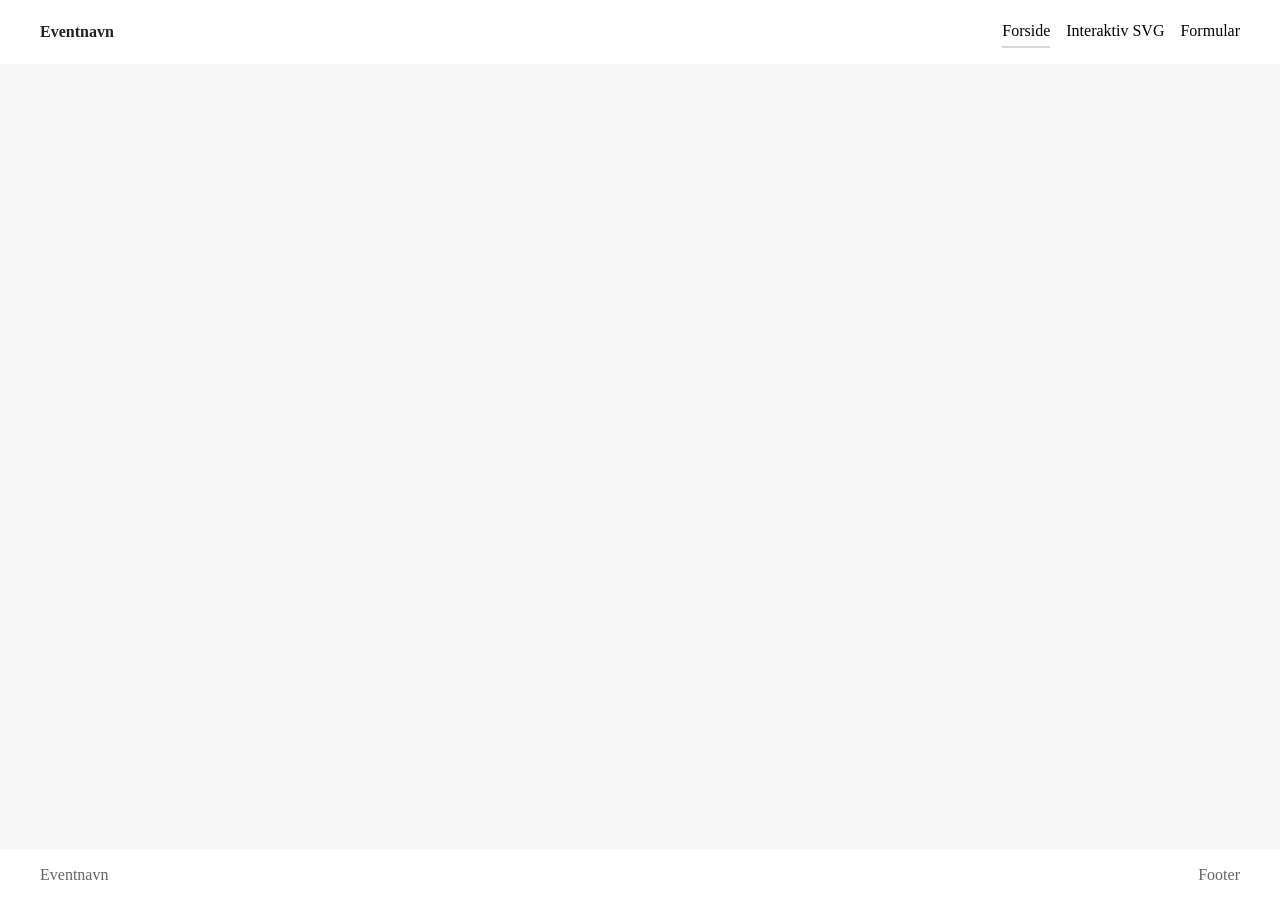
==== index.html @ 44a12cad "opstart" ====
<!DOCTYPE html>
<html lang="da">

<head>
  <meta charset="UTF-8">
  <meta name="viewport" content="width=device-width, initial-scale=1.0">
  <title>Eventnavn</title>
  <link rel="stylesheet" href="./starter.css">
  <link rel="stylesheet" href="./style.css">
</head>

<body>
  <header class="site-header">
    <div class="header-content">
      <a class="site-logo" href="./">Eventnavn</a>
      <nav class="site-nav">
        <button>Menu</button>
        <ul class="menu" id="menu" popover>
          <li><a href="./" aria-current="page">Forside</a></li>
          <li><a href="./svg.html">Interaktiv SVG</a></li>
          <li><a href="./form.html">Formular</a></li>
        </ul>
      </nav>
    </div>
  </header>

  <main></main>

  <footer class="site-footer">
    <div class="footer-content">
      <p>Eventnavn</p>
      <p>Footer</p>
    </div>
  </footer>
  <script src="./script.js"></script>
</body>

</html>
---- style.css ----
/* Variabler */
html {
  --color-page: #f7f7f7;
  --color-surface: #fff;
  --color-text: #222;
  --color-muted: #666;
  --color-border: #d8d8d8;
  --space-05: 0.5rem;
  --space-1: 1rem;
  --space-2: 2rem;
  --space-3: 3rem;

  background: var(--color-page);
  color: var(--color-text);
}

/* Globalt layout */
body {
  margin: 0;
  min-height: 100svh;
  display: grid;
  grid-template-rows: auto 1fr auto;
  grid-template-columns: minmax(1rlh, 1fr) minmax(0, 75rem) minmax(1rlh, 1fr);
}

h1,
h2,
h3,
p {
  margin: 0;
}

main {
  display: grid;
  grid-template-columns: inherit;
  grid-column: 1 / -1;
  align-content: start;
}

main > * {
  grid-column: 2;
  padding-block: var(--space-3);
}

.svg-page {
  display: grid;
  gap: var(--space-2);
}

.svg-intro {
  display: grid;
  gap: var(--space-1);
  max-width: 60ch;
}

.svg-intro p {
  color: var(--color-muted);
}

.svg-layout {
  display: grid;
  gap: var(--space-2);
  align-items: start;
  @media (width > 800px) {
    grid-template-columns: 1fr min(40%, 36ch);
  }
}

.form-page {
  display: grid;
  gap: var(--space-2);
  @media (width > 600px) {
    grid-template-columns: min(40%, 50ch) 1fr;
  }
}

.form-intro {
  display: grid;
  gap: var(--space-1);
  align-content: start;
  max-width: 60ch;
}

.form-intro p {
  color: var(--color-muted);
}

.opsamling-page {
  display: grid;
  gap: var(--space-2);
  align-items: start;

  @media (width > 800px) {
    grid-template-columns: minmax(0, 44ch) minmax(20rem, 1fr);
  }
}

.opsamling-intro {
  display: grid;
  gap: var(--space-1);
  max-width: 60ch;
}

.opsamling-intro p {
  color: var(--color-muted);
}

.error-page {
  display: grid;
  gap: var(--space-1);
  max-width: 60ch;
}

.error-page p {
  color: var(--color-muted);
}

/* Header og footer */
.site-header,
.site-footer {
  grid-column: 1 / -1;

  display: grid;
  grid-template-columns: inherit;
  background: var(--color-surface);
}

.header-content,
.footer-content {
  grid-column: 2;
}

.header-content {
  min-height: 4rem;
  display: flex;
  justify-content: space-between;
  align-items: center;
  gap: var(--space-1);
}

.site-logo {
  color: inherit;
  font-weight: 700;
  text-decoration: none;
}

.footer-content {
  padding-block: var(--space-1);
  display: flex;
  flex-wrap: wrap;
  justify-content: space-between;
  gap: var(--space-1);
  color: var(--color-muted);
}

/* Navigation */
[popover] {
  margin: 0;
  padding: 0;
  border: none;
  background: transparent;
}

.site-nav button {
  padding: 0.4rem 0.7rem;
  border: 1px solid var(--color-border);
  background: var(--color-surface);
  @media (width > 600px) {
    display: none;
  }
}

.menu {
  margin: 0;
  padding: var(--space-1);
  list-style: none;
  background: var(--color-surface);
  border: 1px solid var(--color-border);
  @media (width > 600px) {
    display: flex;
    gap: var(--space-1);
    padding: 0;
    border: none;
    background: none;
    position: static;
  }
}

.menu a {
  display: block;
  padding: 0.4rem 0;
  color: inherit;
  text-decoration: none;
  border-bottom: 2px solid #0000;
}

.menu a[aria-current="page"] {
  border-bottom-color: var(--color-border);
}

/* Flader */
.panel,
.svg-placeholder,
.form-placeholder,
.opsamling-placeholder {
  background: var(--color-surface);
  border: 1px solid var(--color-border);
}

.panel {
  padding: var(--space-1);
  display: grid;
  gap: var(--space-1);
}

.svg-placeholder,
.opsamling-placeholder {
  min-height: -webkit-fill-available;
  min-height: stretch;
}

.form-placeholder {
  min-height: -webkit-fill-available;
  min-height: stretch;
  padding: var(--space-1);
}

/* Details */
.accordion {
  display: grid;
  gap: var(--space-05);
}

.accordion-item {
  border: 1px solid var(--color-border);
  background: var(--color-surface);
}

.accordion-item p {
  padding: 0 var(--space-1) var(--space-1);
  color: var(--color-muted);
}

/* Knap/link */
.button {
  justify-self: start;
  display: inline-block;
  padding: 0.5rem 0.8rem;
  border: 1px solid var(--color-border);
  background: var(--color-surface);
  color: inherit;
  text-decoration: none;
}
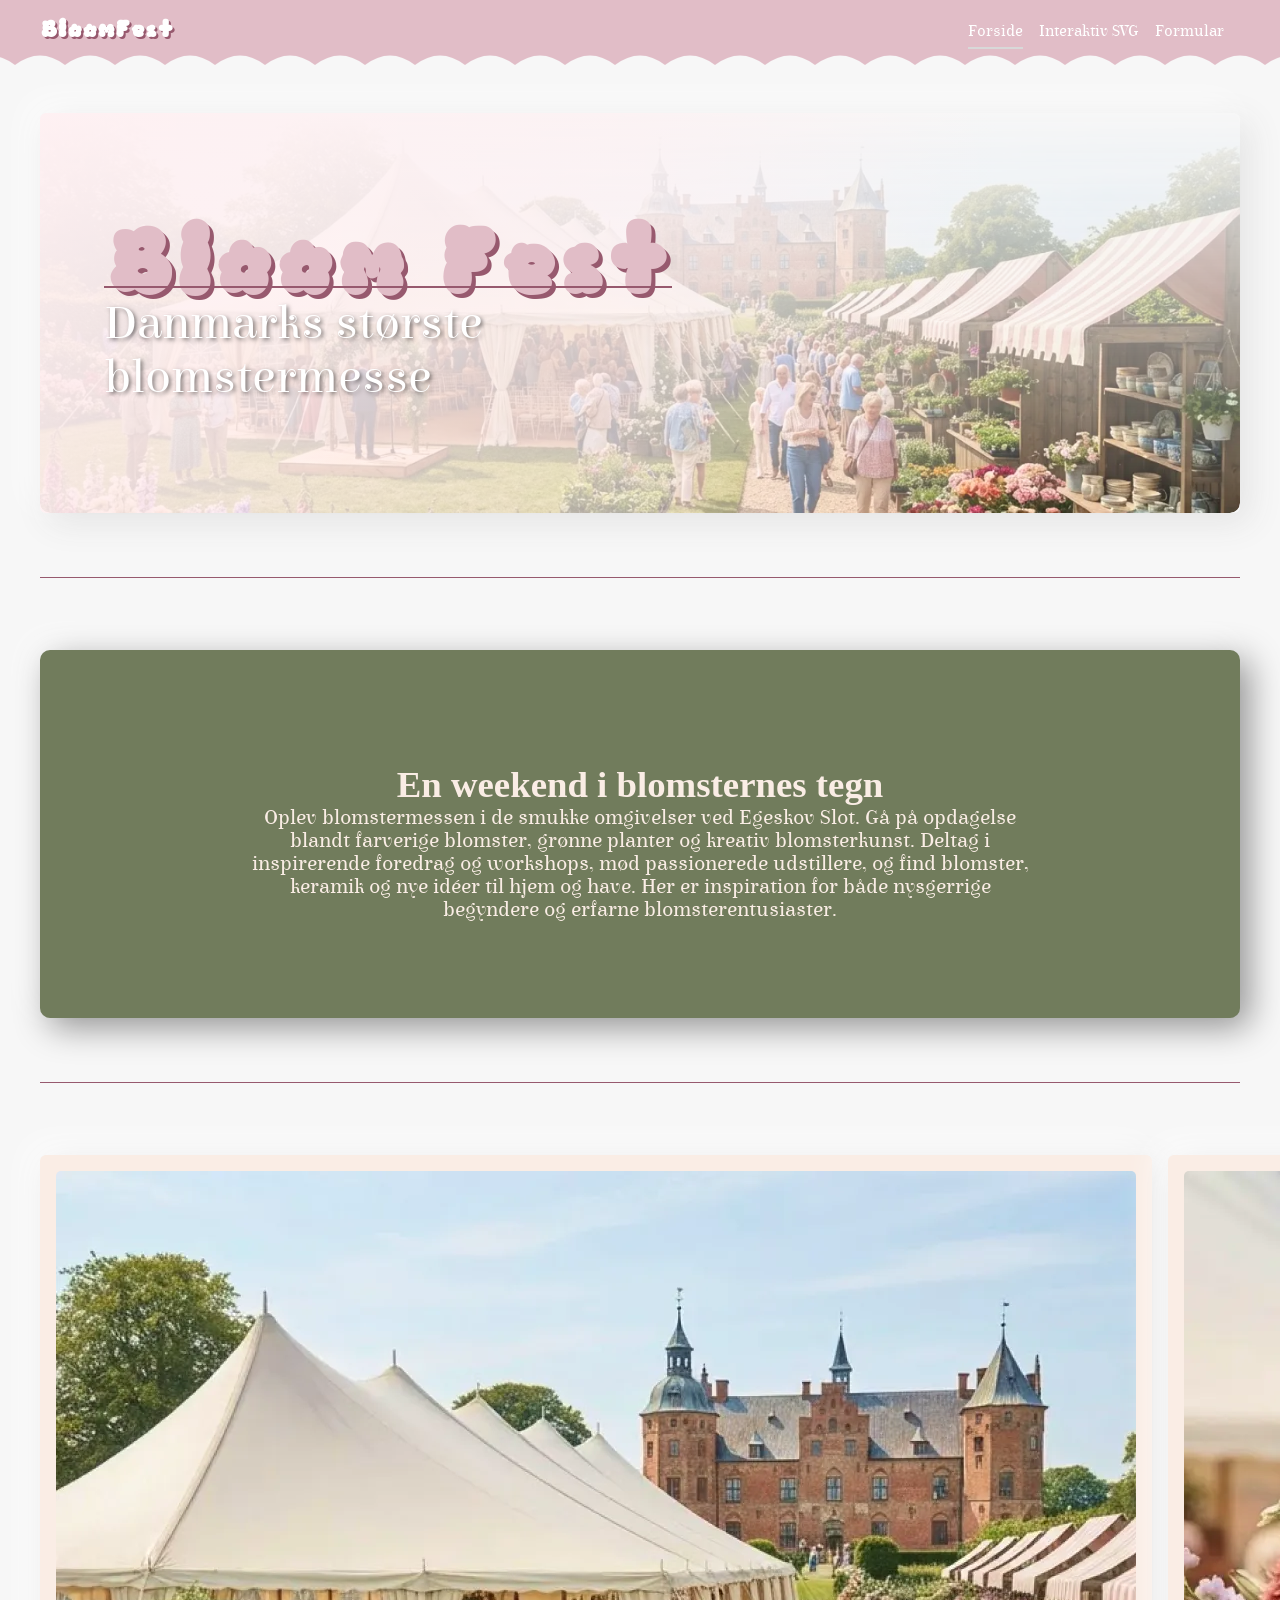
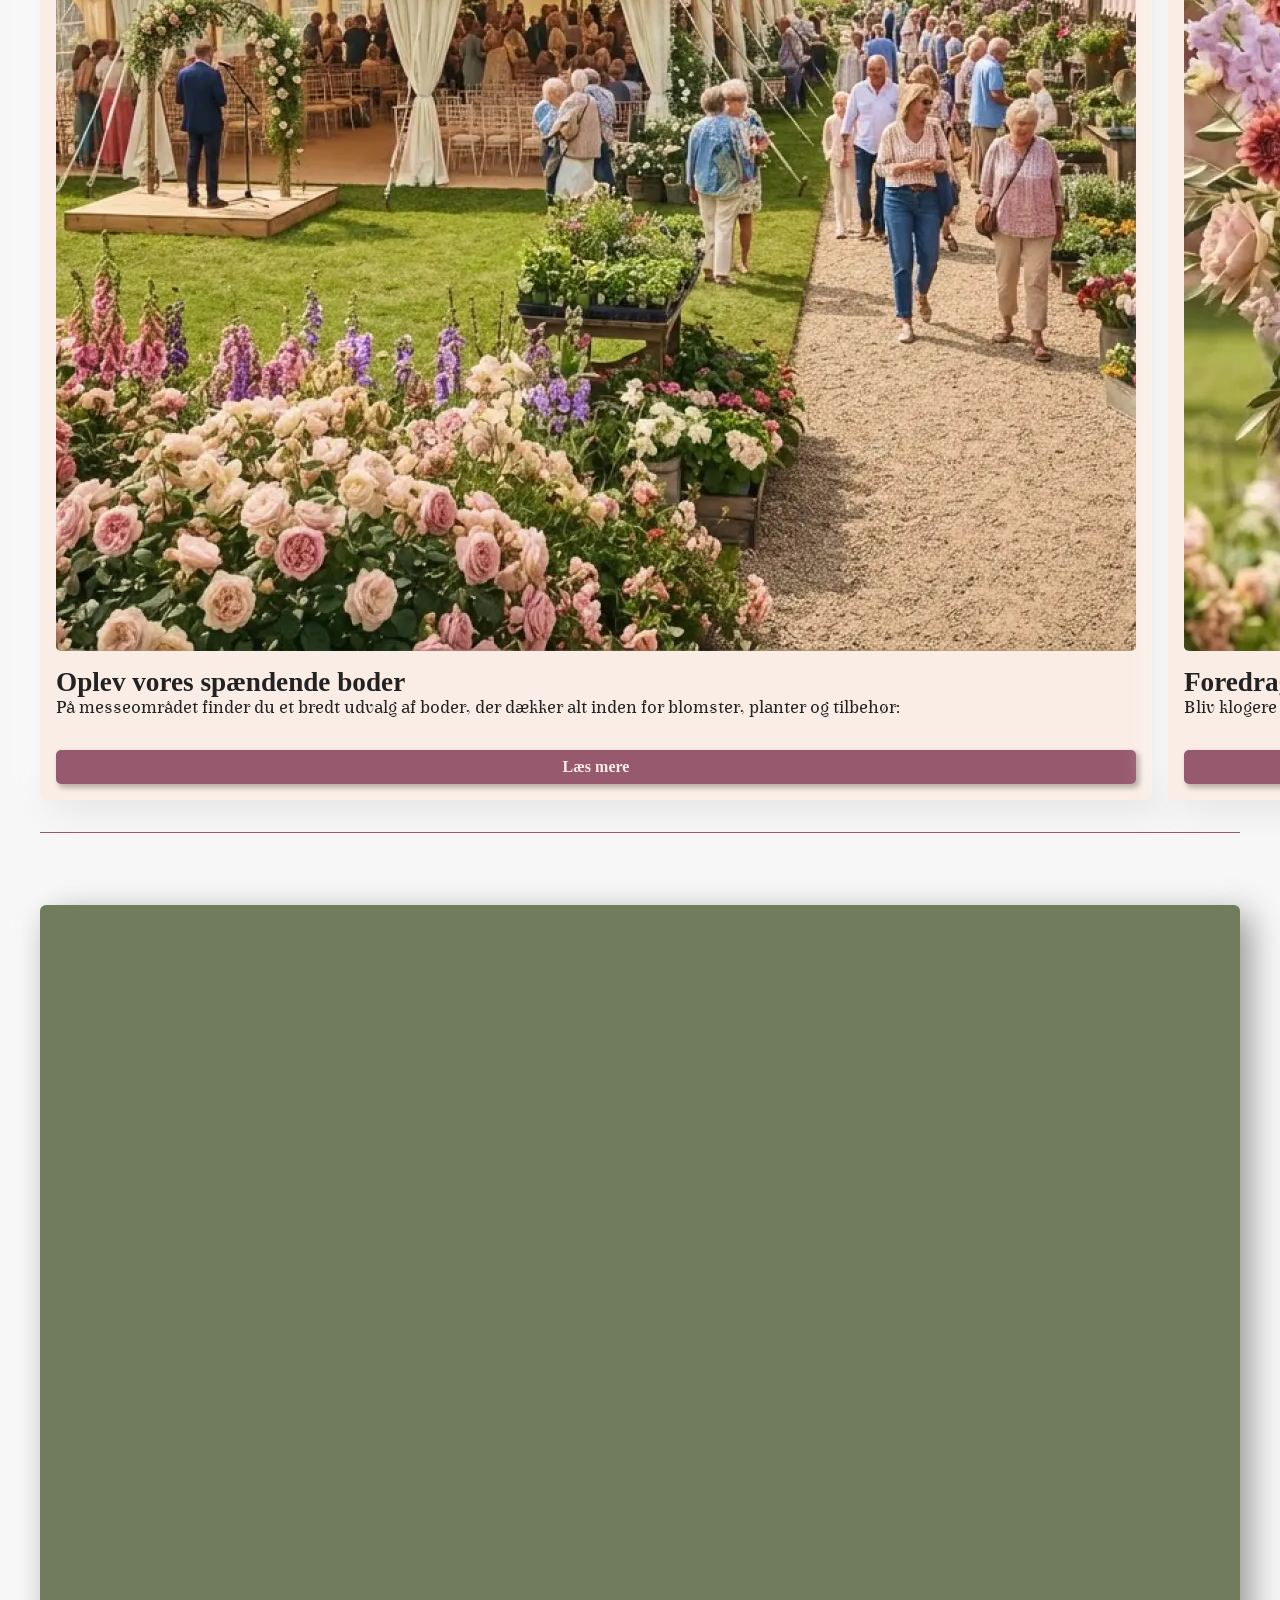
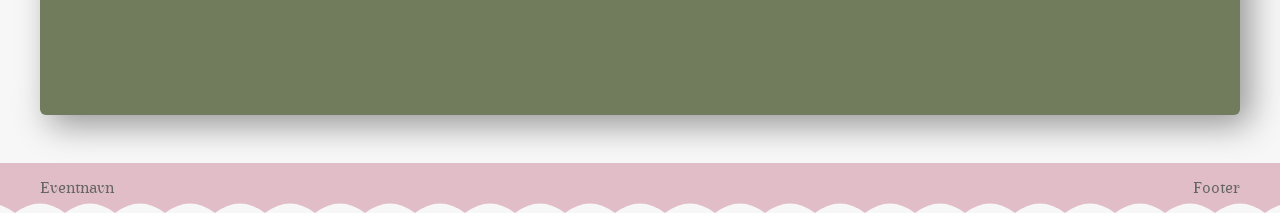
==== commit 7b48837e: "forside" ====
--- a/index.html
+++ b/index.html
@@ -4,17 +4,19 @@
 <head>
   <meta charset="UTF-8">
   <meta name="viewport" content="width=device-width, initial-scale=1.0">
-  <title>Eventnavn</title>
+  <title>Bloomfest | Forside</title>
   <link rel="stylesheet" href="./starter.css">
+  <link rel="stylesheet" href="layout.css">
   <link rel="stylesheet" href="./style.css">
+
 </head>
 
-<body>
+<body class="fade-in">
   <header class="site-header">
     <div class="header-content">
-      <a class="site-logo" href="./">Eventnavn</a>
+      <a class="site-logo" href="./">BloomFest</a>
       <nav class="site-nav">
-        <button>Menu</button>
+        <button popovertarget="menu">Menu</button>
         <ul class="menu" id="menu" popover>
           <li><a href="./" aria-current="page">Forside</a></li>
           <li><a href="./svg.html">Interaktiv SVG</a></li>
@@ -24,7 +26,144 @@
     </div>
   </header>
 
-  <main></main>
+  <main>
+    <section>
+      <div class="hero">
+        <img src="./imgs/slotshave_boder_3.webp" alt="Slotshave med boder til BloomFest">
+        <div class="hero-content">
+          <div id="herobanner">
+            <h1>Bloom Fest</h1>
+          </div>
+          <div class="line"></div>
+          <h2>Danmarks største blomstermesse</h2>
+        </div>
+      </div>
+    </section>
+    <hr class="divider">
+    <section>
+      <div class="grid_02">
+        <h3>En weekend i blomsternes tegn</h3>
+        <p>
+          Oplev blomstermessen i de smukke omgivelser ved Egeskov Slot. Gå på opdagelse blandt farverige blomster,
+          grønne
+          planter
+          og kreativ blomsterkunst. Deltag i inspirerende foredrag og workshops, mød passionerede udstillere, og find
+          blomster,
+          keramik og nye idéer til hjem og have. Her er inspiration for både nysgerrige begyndere og erfarne
+          blomsterentusiaster.</p>
+      </div>
+    </section>
+    <hr class="divider">
+    <section>
+      <div class="grid_03">
+
+        <div class="grid_03-1">
+          <img src="./imgs/slotshave_boder.webp" alt="Billede af blomstermessen">
+          <h3>Oplev vores spændende boder</h3>
+          <p>På messeområdet finder du et bredt udvalg af boder, der dækker alt inden for blomster, planter og tilbehør:
+          </p>
+
+          <button class="button" popovertarget="popup-boder">Læs mere</button>
+
+          <div id="popup-boder" class="min-popup" popover>
+            <img src="./imgs/slotshave_boder_3.webp" alt="Billede af blomstermessen">
+            <div class="popup_indhold">
+              <h3>Oplev vores spændende boder</h3>
+              <p>På messeområdet finder du et bredt udvalg af boder, der dækker alt inden for blomster, planter og
+                tilbehør:
+              </p>
+              <h4>Eksotiske planter og stueplanter</h4>
+              <p>Gå på opdagelse blandt sjældne botaniske skatte, hængeplanter og grønne favoritter til stuen,
+                præsenteret
+                af
+                specialiserede planteskoler.</p>
+              <h4>Bæredygtig brugskunst og keramik</h4>
+              <p>Håndlavede potter, vaser og skjulere i naturmaterialer og genbrugsglas, der fremhæver blomsternes
+                naturlige
+                skønhed.</p>
+              <h4>Værktøj og professionelt udstyr</h4>
+              <p>Knapper, sakse, bindetråd og alt det grej, du skal bruge for at skabe professionelle
+                blomsterdekorationer
+                derhjemme.</p>
+
+              <h4>Friske snitblomster direkte fra avlerne</h4>
+              <p>Køb friske, sæsonaktuelle markblomster og roser med hjem, og skab dine egne unikke buketter.
+              </p>
+            </div>
+          </div>
+        </div>
+
+        <div class="grid_03-2">
+          <img src="./imgs/blomsterkunstkonkurrence_1.webp" alt="Billede af blomsterkunstkonkurrence">
+          <h3>Foredrag og workshops</h3>
+          <p>Bliv klogere på alt fra bæredygtig dyrkning til moderne blomsterkunst ved vores daglige foredrag og
+            hands-on
+            workshops</p>
+
+          <button class="button" popovertarget="popup-foredrag">Læs mere</button>
+
+          <div id="popup-foredrag" class="min-popup" popover>
+            <img src="./imgs/blomsterkunstkonkurrence_3.webp" alt="Blomsterkonkurrence">
+            <div class="popup_indhold">
+              <h3 class="popover_text">Foredrag og workshops</h3>
+              <p>Bliv klogere på alt fra bæredygtig dyrkning til moderne blomsterkunst ved vores daglige foredrag og
+                hands-on
+                workshops:</p>
+              <h4>Foredrag: Fremtidens bæredygtige floristik</h4>
+              <h4>Kl. 11:00 – Store Scene</h4>
+              <p>Hør om, hvordan branchen arbejder med miljøvenlige alternativer, bionedbrydelige materialer og lokalt
+                dyrkede blomster uden brug af skadelige sprøjtemidler.</p>
+
+              <h4>Workshop: Bind din egen sæsonbuket</h4>
+              <h4>Kl. 13:00 – Kreativt Værksted</h4>
+
+              <p>Få gode råd til farvesammensætning, teknik og proportioner, og bind din egen smukke buket under kyndig
+                vejledning af en
+                erfaren florist (tilmelding på dagen).</p>
+
+              <h4>Foredrag: Indretning med grønne planter</h4>
+              <h4>Kl. 15:00 – Scenen i Hal 2</h4>
+              <p>Få eksperttips til, hvordan du skaber det perfekte indeklima og indretter dit hjem med planter, der
+                passer
+                til
+                lysforholdene i netop dit hjem.</p>
+            </div>
+          </div>
+        </div>
+
+        <div class="grid_03-3">
+          <img src="./imgs/blomsterboder_1.webp" alt="Billede af blomsterboder">
+          <h3>Vinsmagning – smag, duft og inspiration</h3>
+          <p>Tag en pause fra messens mange oplevelser, og gå på opdagelse i vinens verden.</p>
+
+          <button class="button" popovertarget="popup-vin">Læs mere</button>
+          <div id="popup-vin" class="min-popup" popover>
+            <img src="./imgs/blomsterboder_3.webp" alt="Billede af blomsterboder">
+            <div class="popup_indhold">
+              <h3>Vinsmagning</h3>
+              <p>Tag en pause fra messens mange oplevelser, og gå på opdagelse i vinens verden. Til vinsmagningen kan du
+                udforske
+                forskellige vine og blive klogere på druernes karakter, vinens aromaer og samspillet mellem smag og
+                duft.
+
+                Uanset om du er nysgerrig nybegynder eller allerede har en favoritdrue, er der inspiration at hente. Få
+                tips
+                til at
+                smage på vin, stil spørgsmål, og opdag nye favoritter i hyggelige omgivelser. En sanselig oplevelse med
+                plads til både
+                fordybelse og gode samtaler.</p>
+            </div>
+          </div>
+        </div>
+      </div>
+    </section>
+    <hr class="divider">
+    <section>
+      <div class="grid_04">
+
+      </div>
+    </section>
+  </main>
 
   <footer class="site-footer">
     <div class="footer-content">
--- a/layout.css
+++ b/layout.css
@@ -0,0 +1,182 @@
+.hero {
+  display: grid;
+  grid-template-columns: 1fr;
+  grid-template-rows: 1fr;
+  width: 100%;
+  max-height: 500px;
+  overflow: hidden;
+  position: relative;
+  border-radius: 6px;
+  box-shadow:
+    9px 9px 34px #e3e3e3,
+    -9px -9px 34px #ffffff;
+}
+
+.hero img {
+  grid-column: 1 / -1;
+  grid-row: 1 / -1;
+  width: 100%;
+  height: 100%;
+  object-fit: cover;
+  border-radius: 10px;
+  filter: brightness(1.05) opacity(0.9);
+
+  mask-image: linear-gradient(
+    to top,
+    rgba(255, 255, 255, 1) 0%,
+    rgba(255, 255, 255, 0.7) 30%,
+    rgba(255, 255, 255, 0) 100%
+  );
+  -webkit-mask-image: linear-gradient(
+    to top,
+    rgba(255, 255, 255, 1) 0%,
+    rgba(255, 255, 255, 0.7) 30%,
+    rgba(255, 255, 255, 0) 100%
+  );
+}
+
+.hero-content {
+  grid-column: 1 / -1;
+  grid-row: 1 / -1;
+  z-index: 2;
+  display: flex;
+  flex-direction: column;
+  justify-content: center;
+  align-items: flex-start;
+  text-align: left;
+  padding: 3rem 4rem;
+
+  background: linear-gradient(
+    to right,
+    rgba(255, 240, 242, 0.9) 0%,
+    rgba(255, 240, 242, 0.6) 50%,
+    rgba(255, 255, 255, 0) 80%
+  );
+}
+
+.hero-content h1 {
+  margin: 0;
+}
+
+.hero-content h2 {
+  margin-top: 0.5rem;
+  font-weight: 500;
+}
+
+.line {
+  width: 100%;
+  height: 0.1rem;
+  background-color: #97596e;
+  margin-top: 0.6rem;
+
+  @media (width > 600px) {
+    width: 53%;
+  }
+}
+
+.grid_02 {
+  background-color: #717c5c;
+  height: 23rem;
+  display: flex;
+  flex-direction: column;
+  justify-content: center;
+  align-items: center;
+  padding-inline: 1rem;
+  margin-bottom: 2rem;
+  font-size: 1rem;
+  text-align: center;
+  border-radius: 10px;
+  box-shadow:
+    9px 9px 34px #0000006b,
+    -9px -9px 34px #ffffff;
+
+  h3 {
+    font-weight: bolder;
+  }
+
+  h3,
+  p {
+    max-width: 65ch;
+  }
+
+  @media (width > 600px) {
+    font-size: 1.3rem;
+  }
+}
+
+.grid_03 {
+  display: flex;
+  flex-direction: column;
+  gap: 1rem;
+
+  @media (width > 600px) {
+    display: grid;
+    grid-template-columns: repeat(3, 1fr);
+  }
+}
+
+/* Samlet regel for de tre kort */
+.grid_03-1,
+.grid_03-2,
+.grid_03-3 {
+  display: flex;
+  flex-direction: column;
+  height: 100%;
+  background: #faede5;
+  padding: 1rem;
+  border-radius: 6px;
+  box-shadow:
+    9px 9px 34px #e3e3e3,
+    -9px -9px 34px #ffffff;
+
+  h3 {
+    font-size: 1.7rem;
+  }
+  p {
+    font-size: 1.1rem;
+  }
+  button {
+    font-size: 1rem;
+  }
+  img {
+    border-radius: 5px;
+  }
+}
+
+/* Tvinger knapperne ned i bunden af kortene */
+.grid_03-1 .button,
+.grid_03-2 .button,
+.grid_03-3 .button {
+  margin-top: auto;
+}
+
+.button {
+  justify-self: start;
+  display: inline-block;
+  padding: 0.5rem 0.8rem;
+  margin-block: 0;
+  background: #97596e;
+  color: #faede5;
+  text-decoration: none;
+  font-family: "elsie-black";
+  font-weight: bolder;
+  border-radius: 5px;
+  border: 0;
+  width: 100%;
+  box-shadow: 3px 3px 5px 1px rgba(0, 0, 0, 0.255);
+  transition: 300ms ease-in-out;
+}
+
+.button:hover {
+  background-color: #e1bdc7;
+  color: #97596e;
+}
+
+.grid_04 {
+  background: #717c5c;
+  height: 90vh;
+  border-radius: 6px;
+  box-shadow:
+    9px 9px 34px #0000006b,
+    -9px -9px 34px #ffffff;
+}
--- a/style.css
+++ b/style.css
@@ -1,4 +1,32 @@
-/* Variabler */
+/* --- 1. FONTS --- */
+@font-face {
+  font-family: "elsieblack";
+  src:
+    url("elsie-black-webfont.woff2") format("woff2"),
+    url("elsie-black-webfont.woff") format("woff");
+  font-weight: normal;
+  font-style: normal;
+}
+
+@font-face {
+  font-family: "elsieregular";
+  src:
+    url("elsie-regular-webfont.woff2") format("woff2"),
+    url("elsie-regular-webfont.woff") format("woff");
+  font-weight: normal;
+  font-style: normal;
+}
+
+@font-face {
+  font-family: "bloomregular";
+  src:
+    url("bloom-regular-webfont.woff2") format("woff2"),
+    url("bloom-regular-webfont.woff") format("woff");
+  font-weight: normal;
+  font-style: normal;
+}
+
+/* --- 2. VARIABLER & BASIS --- */
 html {
   --color-page: #f7f7f7;
   --color-surface: #fff;
@@ -14,7 +42,6 @@
   color: var(--color-text);
 }
 
-/* Globalt layout */
 body {
   margin: 0;
   min-height: 100svh;
@@ -26,8 +53,20 @@
 h1,
 h2,
 h3,
+h4,
 p {
   margin: 0;
+}
+
+h3,
+h4 {
+  font-family: "elsie-black";
+  font-size: 1.1rem;
+  margin-top: 1rem;
+}
+
+p {
+  font-family: "elsieregular";
 }
 
 main {
@@ -42,87 +81,17 @@
   padding-block: var(--space-3);
 }
 
-.svg-page {
-  display: grid;
-  gap: var(--space-2);
-}
-
-.svg-intro {
-  display: grid;
-  gap: var(--space-1);
-  max-width: 60ch;
-}
-
-.svg-intro p {
-  color: var(--color-muted);
-}
-
-.svg-layout {
-  display: grid;
-  gap: var(--space-2);
-  align-items: start;
-  @media (width > 800px) {
-    grid-template-columns: 1fr min(40%, 36ch);
-  }
-}
-
-.form-page {
-  display: grid;
-  gap: var(--space-2);
-  @media (width > 600px) {
-    grid-template-columns: min(40%, 50ch) 1fr;
-  }
-}
-
-.form-intro {
-  display: grid;
-  gap: var(--space-1);
-  align-content: start;
-  max-width: 60ch;
-}
-
-.form-intro p {
-  color: var(--color-muted);
-}
-
-.opsamling-page {
-  display: grid;
-  gap: var(--space-2);
-  align-items: start;
-
-  @media (width > 800px) {
-    grid-template-columns: minmax(0, 44ch) minmax(20rem, 1fr);
-  }
-}
-
-.opsamling-intro {
-  display: grid;
-  gap: var(--space-1);
-  max-width: 60ch;
-}
-
-.opsamling-intro p {
-  color: var(--color-muted);
-}
-
-.error-page {
-  display: grid;
-  gap: var(--space-1);
-  max-width: 60ch;
-}
-
-.error-page p {
-  color: var(--color-muted);
-}
-
-/* Header og footer */
+/* --- 3. HEADER & FOOTER --- */
 .site-header,
 .site-footer {
   grid-column: 1 / -1;
-
   display: grid;
   grid-template-columns: inherit;
-  background: var(--color-surface);
+  background-color: #e1bdc7;
+  background-image: url("data:image/svg+xml,%3Csvg xmlns='http://www.w3.org/2000/svg' viewBox='0 0 40 20' preserveAspectRatio='none'%3E%3Cpath d='M0,20 Q20,1 40,20 Z' fill='%23f7f7f7'/%3E%3C/svg%3E");
+  background-repeat: repeat-x;
+  background-position: bottom;
+  background-size: 50px 20px;
 }
 
 .header-content,
@@ -136,12 +105,17 @@
   justify-content: space-between;
   align-items: center;
   gap: var(--space-1);
+  font-family: "elsieregular";
+  color: var(--color-surface);
 }
 
 .site-logo {
-  color: inherit;
+  color: var(--color-surface);
+  text-shadow: #97596e 2px 2px;
   font-weight: 700;
   text-decoration: none;
+  font-family: "bloomregular";
+  font-size: 2rem;
 }
 
 .footer-content {
@@ -153,7 +127,7 @@
   color: var(--color-muted);
 }
 
-/* Navigation */
+/* --- 4. NAVIGATION --- */
 [popover] {
   margin: 0;
   padding: 0;
@@ -163,10 +137,12 @@
 
 .site-nav button {
   padding: 0.4rem 0.7rem;
-  border: 1px solid var(--color-border);
-  background: var(--color-surface);
+  font-family: "elsie-black";
+  font-size: 1.3rem;
+  border: none;
+  text-shadow: #97596e 2px 2px;
   @media (width > 600px) {
-    display: none;
+    display: none !important;
   }
 }
 
@@ -175,20 +151,33 @@
   padding: var(--space-1);
   list-style: none;
   background: var(--color-surface);
-  border: 1px solid var(--color-border);
-  @media (width > 600px) {
-    display: flex;
+  border: 2px solid white;
+  color: var(--color-text);
+  position-area: bottom span-right;
+
+  @media (min-width: 600px) {
+    display: flex !important;
     gap: var(--space-1);
     padding: 0;
     border: none;
     background: none;
-    position: static;
+    position: static !important;
+    inset: auto !important;
+    width: auto !important;
+    height: auto !important;
+    max-height: none !important;
+    max-width: none !important;
+    overflow: visible !important;
+    opacity: 1 !important;
+    scale: 1 !important;
+    transform: none !important;
+    color: var(--color-surface);
   }
 }
 
 .menu a {
   display: block;
-  padding: 0.4rem 0;
+  padding: 0.4rem 0rem;
   color: inherit;
   text-decoration: none;
   border-bottom: 2px solid #0000;
@@ -198,25 +187,325 @@
   border-bottom-color: var(--color-border);
 }
 
-/* Flader */
-.panel,
-.svg-placeholder,
-.form-placeholder,
-.opsamling-placeholder {
-  background: var(--color-surface);
-  border: 1px solid var(--color-border);
-}
-
-.panel {
-  padding: var(--space-1);
-  display: grid;
-  gap: var(--space-1);
-}
-
-.svg-placeholder,
+/* --- 5. HERO & SEKTIONER --- */
+.hero {
+  display: grid;
+  grid-template-columns: inherit;
+  grid-column: 1 /1;
+  grid-template-rows: 1fr;
+  width: 100%;
+  max-height: 500px;
+  overflow: hidden;
+  position: relative;
+  border-radius: 6px;
+  box-shadow:
+    9px 9px 34px #e3e3e3,
+    -9px -9px 34px #ffffff;
+}
+
+.hero img {
+  grid-column: 1 / -1;
+  grid-row: 1 / -1;
+  width: 100%;
+  height: 100%;
+  object-fit: cover;
+  border-radius: 10px;
+  filter: brightness(1.05) opacity(0.9);
+
+  mask-image: linear-gradient(
+    to top,
+    rgba(255, 255, 255, 1) 0%,
+    rgba(255, 255, 255, 0.7) 30%,
+    rgba(255, 255, 255, 0) 100%
+  );
+  -webkit-mask-image: linear-gradient(
+    to top,
+    rgba(255, 255, 255, 1) 0%,
+    rgba(255, 255, 255, 0.7) 30%,
+    rgba(255, 255, 255, 0) 100%
+  );
+}
+
+.hero-content {
+  grid-column: 1 / -1;
+  grid-row: 1 / -1;
+  z-index: 2;
+  display: flex;
+  flex-direction: column;
+  justify-content: center;
+  align-items: flex-start;
+  text-align: left;
+  padding: 3rem 4rem;
+  background: linear-gradient(
+    to right,
+    rgba(255, 240, 242, 0.9) 0%,
+    rgba(255, 240, 242, 0.6) 50%,
+    rgba(255, 255, 255, 0) 80%
+  );
+}
+
+.hero-content h1 {
+  font-family: "bloomregular";
+  font-size: 4rem;
+  color: #e1bdc7;
+  text-shadow: #97596e 1.5px 1.5px;
+  margin-bottom: -2rem;
+  @media (width > 600px) {
+    font-size: 8rem;
+    text-shadow: #97596e 3.5px 3.5px;
+    margin-bottom: -3rem;
+  }
+}
+
+.hero-content h2 {
+  font-family: "elsieregular";
+  color: #fff;
+  text-shadow: 2px 2px 4px rgba(0, 0, 0, 0.5);
+  max-width: 15ch;
+  font-size: 1.5rem;
+  margin-top: 0.5rem;
+  font-weight: 500;
+  @media (width > 600px) {
+    font-size: 3rem;
+  }
+}
+
+.line {
+  width: 100%;
+  height: 0.1rem;
+  background-color: #97596e;
+  margin-top: 0.6rem;
+  @media (width > 600px) {
+    width: 53%;
+  }
+}
+
+.grid_02 {
+  background-color: #717c5c;
+  height: 30rem;
+  display: flex;
+  flex-direction: column;
+  justify-content: center;
+  align-items: center;
+  padding-inline: 1rem;
+  margin-block: -5.5rem 0rem;
+  color: #faede5;
+  font-size: 1rem;
+  text-align: center;
+  border-radius: 10px;
+  box-shadow:
+    9px 9px 34px #0000006b,
+    -9px -9px 34px #ffffff;
+
+  h3 {
+    font-weight: bolder;
+    font-size: 2.3rem;
+  }
+
+  p {
+    font-size: 1.3rem;
+    max-width: 65ch;
+  }
+  @media (width > 600px) {
+    height: 23rem;
+  }
+}
+
+.grid_03 {
+  display: flex;
+  flex-direction: column;
+  margin-top: -5.5rem;
+  gap: 1rem;
+
+  @media (width > 600px) {
+    display: grid;
+    grid-template-columns: repeat(3, 1fr);
+  }
+}
+
+.grid_03-1,
+.grid_03-2,
+.grid_03-3 {
+  display: flex;
+  flex-direction: column;
+  height: 100%;
+  background: #faede5;
+  padding: 1rem;
+  border-radius: 6px;
+  box-shadow:
+    9px 9px 34px #e3e3e3,
+    -9px -9px 34px #ffffff;
+
+  h3 {
+    font-size: 1.7rem;
+  }
+  p {
+    font-size: 1.1rem;
+  }
+  button {
+    font-size: 1rem;
+  }
+  img {
+    border-radius: 5px;
+  }
+}
+
+.grid_03-1 .button,
+.grid_03-2 .button,
+.grid_03-3 .button {
+  margin-top: auto;
+}
+
+.grid_04 {
+  background: #717c5c;
+  height: 90vh;
+  margin-top: -5.5rem;
+  border-radius: 6px;
+  box-shadow:
+    9px 9px 34px #0000006b,
+    -9px -9px 34px #ffffff;
+}
+
+/* --- 6. KNAPPER --- */
+.button {
+  justify-self: start;
+  display: inline-block;
+  padding: 0.5rem 0.8rem;
+  margin-block: 0;
+  background: #97596e;
+  color: #faede5;
+  text-decoration: none;
+  font-family: "elsie-black";
+  font-weight: bolder;
+  border-radius: 5px;
+  border: 0;
+  width: 100%;
+  box-shadow: 3px 3px 5px 1px rgba(0, 0, 0, 0.255);
+  transition: 0.3s ease-in-out;
+}
+
+.button:hover {
+  background-color: #e1bdc7;
+  color: #97596e;
+}
+
+/* --- 7. POPOVERS & MODALS --- */
+.min-popup {
+  background-color: #faede5;
+  padding: 1rem;
+  margin: auto;
+}
+
+[popover] {
+  padding: 1rem;
+  max-height: 80vh;
+  max-width: 75vw;
+  width: 100%;
+  opacity: 0;
+  scale: 0.7;
+  transition: 500ms ease;
+  transition-behavior: allow-discrete;
+}
+
+[popover]:popover-open {
+  display: grid;
+  justify-items: start;
+  opacity: 1;
+  scale: 1;
+  background: rgba(255, 255, 255, 0.66);
+  backdrop-filter: blur(40px) saturate(175%);
+  -webkit-backdrop-filter: blur(40px) saturate(175%);
+  border: 1px solid rgba(255, 255, 255, 0.57);
+  border-radius: 16px;
+  box-shadow: 0 8px 32px rgba(0, 0, 0, 0.25);
+
+  p {
+    max-width: 65ch;
+    color: var(--color-text);
+  }
+}
+
+::backdrop {
+  background: #0001;
+}
+
+@starting-style {
+  [popover]:popover-open {
+    opacity: 0;
+    scale: 0.7;
+  }
+}
+
+[popover]::backdrop {
+  background: rgb(0 0 0 / 0);
+  transition: 300ms ease;
+  transition-behavior: allow-discrete;
+}
+
+[popover]:popover-open::backdrop {
+  background: rgb(0 0 0 / 0.15);
+}
+
+@starting-style {
+  [popover]:popover-open::backdrop {
+    background: rgb(0 0 0 / 0);
+  }
+}
+
+.popup_indhold {
+  margin-inline: auto;
+  text-align: left;
+}
+
+hr.divider {
+  border: none;
+  border-top: 1px solid #97596e;
+  width: 100%;
+  margin-block: 1rem;
+}
+
+/* --- 8. ANIMATIONER --- */
+.fade-in {
+  opacity: 1;
+  animation-name: fadeInOpacity;
+  animation-iteration-count: 1;
+  animation-duration: 2.5s;
+}
+
+@keyframes fadeInOpacity {
+  0% {
+    opacity: 0;
+  }
+  100% {
+    opacity: 1;
+  }
+}
 .opsamling-placeholder {
   min-height: -webkit-fill-available;
   min-height: stretch;
+}
+
+/* --- 9. Flader ---*/
+.panel,
+.form-placeholder {
+  background: var(--color-surface);
+  border: 1px solid var(--color-border);
+}
+
+.panel {
+  padding: var(--space-1);
+  display: grid;
+  gap: var(--space-1);
+}
+
+.opsamling-placeholder {
+  min-height: stretch;
+}
+
+.svg-intro {
+  display: grid;
+  gap: var(--space-1);
+  max-width: 60ch;
 }
 
 .form-placeholder {
@@ -224,8 +513,18 @@
   min-height: stretch;
   padding: var(--space-1);
 }
-
-/* Details */
+.svg-layout {
+  display: grid;
+  grid-template-columns: 1fr 1fr;
+  gap: 1rem;
+}
+.svg-placeholder {
+  min-height: -webkit-fill-available;
+  min-height: stretch;
+  background: #e1bdc7;
+}
+
+/* --- 10. Details ---*/
 .accordion {
   display: grid;
   gap: var(--space-05);
@@ -236,18 +535,7 @@
   background: var(--color-surface);
 }
 
-.accordion-item p {
+-accordion-item p {
   padding: 0 var(--space-1) var(--space-1);
   color: var(--color-muted);
 }
-
-/* Knap/link */
-.button {
-  justify-self: start;
-  display: inline-block;
-  padding: 0.5rem 0.8rem;
-  border: 1px solid var(--color-border);
-  background: var(--color-surface);
-  color: inherit;
-  text-decoration: none;
-}
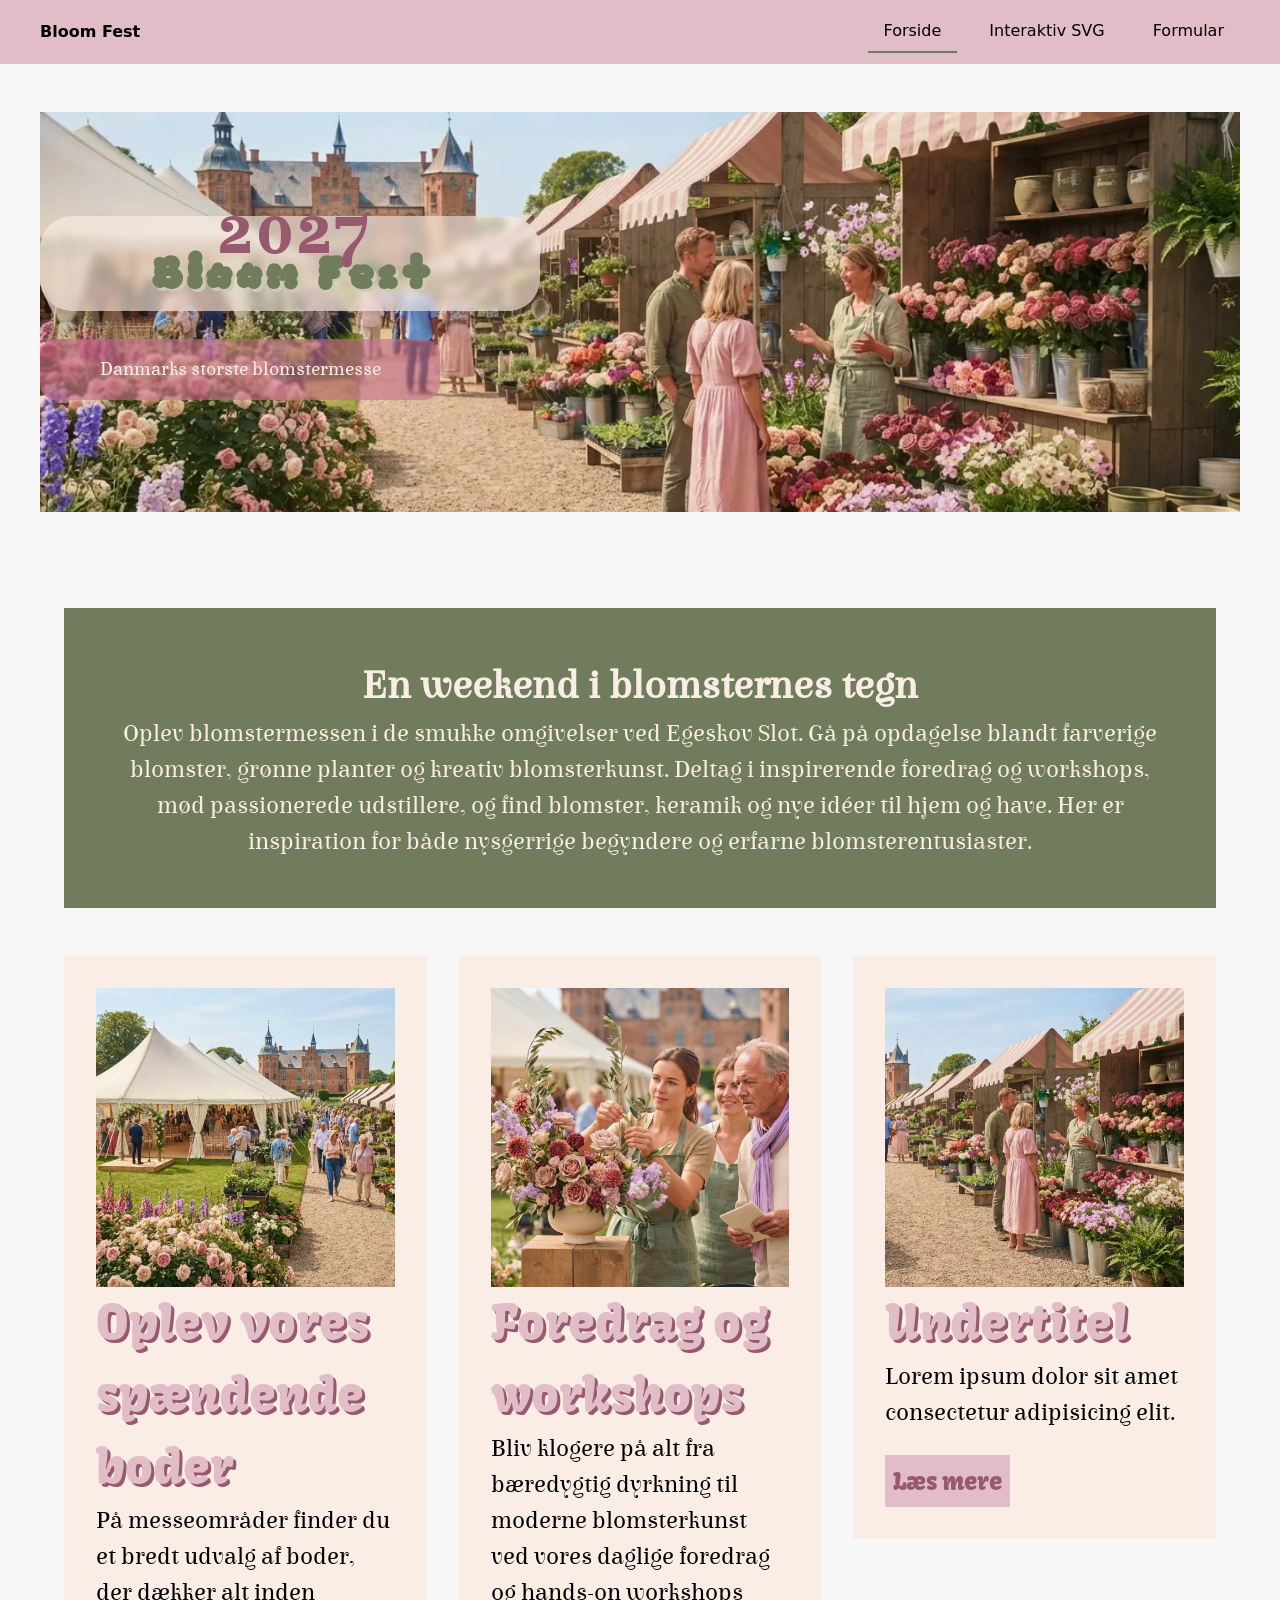
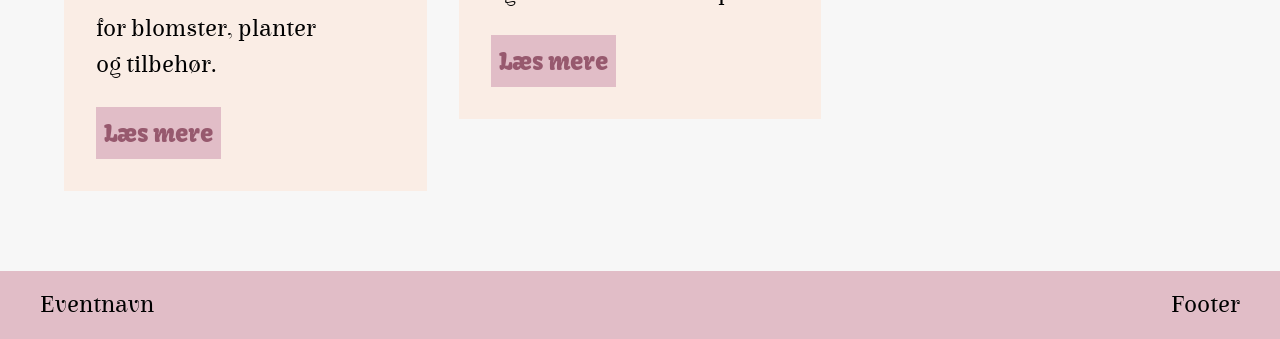
==== commit 8ec4afa8: "Forside - bruger ikke" ====
--- a/index.html
+++ b/index.html
@@ -4,17 +4,18 @@
 <head>
   <meta charset="UTF-8">
   <meta name="viewport" content="width=device-width, initial-scale=1.0">
-  <title>Bloomfest | Forside</title>
+  <link rel="preconnect" href="https://fonts.googleapis.com">
+  <link rel="preconnect" href="https://fonts.gstatic.com" crossorigin>
+  <link href="https://fonts.googleapis.com/css2?family=Kavoon&display=swap" rel="stylesheet">
+  <title>BloomFest</title>
   <link rel="stylesheet" href="./starter.css">
-  <link rel="stylesheet" href="layout.css">
   <link rel="stylesheet" href="./style.css">
-
 </head>
 
-<body class="fade-in">
+<body>
   <header class="site-header">
     <div class="header-content">
-      <a class="site-logo" href="./">BloomFest</a>
+      <a class="site-logo" href="./">Bloom Fest</a>
       <nav class="site-nav">
         <button popovertarget="menu">Menu</button>
         <ul class="menu" id="menu" popover>
@@ -27,142 +28,132 @@
   </header>
 
   <main>
-    <section>
-      <div class="hero">
-        <img src="./imgs/slotshave_boder_3.webp" alt="Slotshave med boder til BloomFest">
-        <div class="hero-content">
-          <div id="herobanner">
-            <h1>Bloom Fest</h1>
-          </div>
-          <div class="line"></div>
-          <h2>Danmarks største blomstermesse</h2>
+    <div class="hero">
+      <img class="intro-billede" src="./imgs/blomsterboder_3.webp" alt="blomsterboder">
+      <div class="forside-tekst">
+        <h1>Bloom Fest</h1>
+        <h2>2027</h2>
+      </div>
+      <div class="forside-bundtekst">
+        <p>Danmarks største blomstermesse</p>
+      </div>
+    </div>
+
+    <div class="introduktion">
+      <h2>En weekend i blomsternes tegn</h2>
+      <p>
+        Oplev blomstermessen i de smukke omgivelser ved Egeskov Slot. Gå på opdagelse blandt farverige blomster, grønne
+        planter
+        og kreativ blomsterkunst. Deltag i inspirerende foredrag og workshops, mød passionerede udstillere, og find
+        blomster,
+        keramik og nye idéer til hjem og have. Her er inspiration for både nysgerrige begyndere og erfarne
+        blomsterentusiaster.</p>
+    </div>
+
+    <div class="grid_1-1-1">
+      <article class="card">
+        <div class="card-content flow">
+          <img src="./imgs/slotshave_boder.webp" alt="slotshave boder">
+          <h3>Oplev vores spændende boder</h3>
+          <p>På messeområder finder du et bredt udvalg af boder, der dækker alt inden for blomster, planter og tilbehør.
+          </p>
+          <button class="btn" popovertarget="program-details1">
+            Læs mere
+          </button>
         </div>
-      </div>
-    </section>
-    <hr class="divider">
-    <section>
-      <div class="grid_02">
-        <h3>En weekend i blomsternes tegn</h3>
-        <p>
-          Oplev blomstermessen i de smukke omgivelser ved Egeskov Slot. Gå på opdagelse blandt farverige blomster,
-          grønne
-          planter
-          og kreativ blomsterkunst. Deltag i inspirerende foredrag og workshops, mød passionerede udstillere, og find
-          blomster,
-          keramik og nye idéer til hjem og have. Her er inspiration for både nysgerrige begyndere og erfarne
-          blomsterentusiaster.</p>
-      </div>
-    </section>
-    <hr class="divider">
-    <section>
-      <div class="grid_03">
 
-        <div class="grid_03-1">
-          <img src="./imgs/slotshave_boder.webp" alt="Billede af blomstermessen">
-          <h3>Oplev vores spændende boder</h3>
-          <p>På messeområdet finder du et bredt udvalg af boder, der dækker alt inden for blomster, planter og tilbehør:
-          </p>
+        <div class="program-details1 card-popover_forside" id="program-details1" popover>
+          <img src="" alt="">
+          <div>
+            <h4>Eksotiske planter og stueplanter</h4>
+            <p>Gå på opdagelse blandt sjældne botaniske skatte, hængeplanter og grønne favoritter til stuen, præsenteret
+              af
+              specialiserede planteskoler.</p>
 
-          <button class="button" popovertarget="popup-boder">Læs mere</button>
+            <h4>Bæredygtig brugskunst og keramik</h4>
+            <p>Håndlavede potter, vaser og skjulere i naturmaterialer og genbrugsglas, der fremhæver blomsternes
+              naturlige
+              skønhed.</p>
 
-          <div id="popup-boder" class="min-popup" popover>
-            <img src="./imgs/slotshave_boder_3.webp" alt="Billede af blomstermessen">
-            <div class="popup_indhold">
-              <h3>Oplev vores spændende boder</h3>
-              <p>På messeområdet finder du et bredt udvalg af boder, der dækker alt inden for blomster, planter og
-                tilbehør:
-              </p>
-              <h4>Eksotiske planter og stueplanter</h4>
-              <p>Gå på opdagelse blandt sjældne botaniske skatte, hængeplanter og grønne favoritter til stuen,
-                præsenteret
-                af
-                specialiserede planteskoler.</p>
-              <h4>Bæredygtig brugskunst og keramik</h4>
-              <p>Håndlavede potter, vaser og skjulere i naturmaterialer og genbrugsglas, der fremhæver blomsternes
-                naturlige
-                skønhed.</p>
-              <h4>Værktøj og professionelt udstyr</h4>
-              <p>Knapper, sakse, bindetråd og alt det grej, du skal bruge for at skabe professionelle
-                blomsterdekorationer
-                derhjemme.</p>
+            <h4>Værktøj og profesionelt udstyr</h4>
+            <p>Knapper, sakse, bindetråd og alt det grej, du skal bruge for at skabe professionelle blomsterdekorationer
+              derhjemme.</p>
 
-              <h4>Friske snitblomster direkte fra avlerne</h4>
-              <p>Køb friske, sæsonaktuelle markblomster og roser med hjem, og skab dine egne unikke buketter.
-              </p>
-            </div>
+            <h4>Friske snitblomster direkte fra avlerne</h4>
+            <p>Køb friske, sæsonaktuelle markblomster og roser med hjem, og skab dine egne unikke buketter.</p>
+            <button class="btn" popovertarget="program-details1">
+              Luk
+            </button>
           </div>
         </div>
+      </article>
 
-        <div class="grid_03-2">
-          <img src="./imgs/blomsterkunstkonkurrence_1.webp" alt="Billede af blomsterkunstkonkurrence">
+
+      <article class="card">
+        <div class="card-content flow">
+          <img src="./imgs/blomsterkunstkonkurrence_1.webp" alt="blomsterkunstkonkurrence">
           <h3>Foredrag og workshops</h3>
           <p>Bliv klogere på alt fra bæredygtig dyrkning til moderne blomsterkunst ved vores daglige foredrag og
             hands-on
             workshops</p>
+          <button class="btn" popovertarget="program-details2">
+            Læs mere
+          </button>
+        </div>
 
-          <button class="button" popovertarget="popup-foredrag">Læs mere</button>
+        <div class="program-details2 card-popover_forside" id="program-details2" popover="">
+          <img src="" alt="">
+          <div class="program-content flow">
+            <h4>Foredrag: Fremtidens bæredygtige floristik</h4>
+            <p>Kl. 11:00 - Store Scene</p>
+            <p>Hør om, hvordan branchen arbejder med miljøvenlige alternativer, bionedbrydelige materialer og lokalt
+              dyrkede
+              blomster
+              uden brug af skadelige sprøjtemidler.</p>
 
-          <div id="popup-foredrag" class="min-popup" popover>
-            <img src="./imgs/blomsterkunstkonkurrence_3.webp" alt="Blomsterkonkurrence">
-            <div class="popup_indhold">
-              <h3 class="popover_text">Foredrag og workshops</h3>
-              <p>Bliv klogere på alt fra bæredygtig dyrkning til moderne blomsterkunst ved vores daglige foredrag og
-                hands-on
-                workshops:</p>
-              <h4>Foredrag: Fremtidens bæredygtige floristik</h4>
-              <h4>Kl. 11:00 – Store Scene</h4>
-              <p>Hør om, hvordan branchen arbejder med miljøvenlige alternativer, bionedbrydelige materialer og lokalt
-                dyrkede blomster uden brug af skadelige sprøjtemidler.</p>
+            <h4> Workshop: Bind din egen sæsonbuket</h4>
+            <p>Kl. 13:00 - Kreativt Værksted</p>
+            <p>Få gode råd til farvesammensætning, teknik og proportioner, og bind din egen smukke buket under kyndig
+              vejledning af en
+              erfaren florist (tilmelding på dagen).</p>
 
-              <h4>Workshop: Bind din egen sæsonbuket</h4>
-              <h4>Kl. 13:00 – Kreativt Værksted</h4>
-
-              <p>Få gode råd til farvesammensætning, teknik og proportioner, og bind din egen smukke buket under kyndig
-                vejledning af en
-                erfaren florist (tilmelding på dagen).</p>
-
-              <h4>Foredrag: Indretning med grønne planter</h4>
-              <h4>Kl. 15:00 – Scenen i Hal 2</h4>
-              <p>Få eksperttips til, hvordan du skaber det perfekte indeklima og indretter dit hjem med planter, der
-                passer
-                til
-                lysforholdene i netop dit hjem.</p>
-            </div>
+            <h4>Foredrag: Indretning med grønne planter</h4>
+            <p>Kl. 15:00 - Scenen i Hal 2</p>
+            <p>Få eksperttips til, hvordan du skaber det perfekte indeklima og indretter dit hjem med planter, der
+              passer
+              til
+              lysforholdene i netop dit hjem.</p>
+            <button class="btn" popovertarget="program-details2">
+              Luk
+            </button>
           </div>
         </div>
+      </article>
 
-        <div class="grid_03-3">
-          <img src="./imgs/blomsterboder_1.webp" alt="Billede af blomsterboder">
-          <h3>Vinsmagning – smag, duft og inspiration</h3>
-          <p>Tag en pause fra messens mange oplevelser, og gå på opdagelse i vinens verden.</p>
 
-          <button class="button" popovertarget="popup-vin">Læs mere</button>
-          <div id="popup-vin" class="min-popup" popover>
-            <img src="./imgs/blomsterboder_3.webp" alt="Billede af blomsterboder">
-            <div class="popup_indhold">
-              <h3>Vinsmagning</h3>
-              <p>Tag en pause fra messens mange oplevelser, og gå på opdagelse i vinens verden. Til vinsmagningen kan du
-                udforske
-                forskellige vine og blive klogere på druernes karakter, vinens aromaer og samspillet mellem smag og
-                duft.
+      <article class="card">
+        <div class="card-content flow">
+          <img src="./imgs/blomsterboder_1.webp" alt="blomsterboder">
+          <h3>Undertitel</h3>
+          <p>Lorem ipsum dolor sit amet consectetur adipisicing elit.</p>
+          <button class="btn" popovertarget="program-details3">
+            Læs mere
+          </button>
+        </div>
 
-                Uanset om du er nysgerrig nybegynder eller allerede har en favoritdrue, er der inspiration at hente. Få
-                tips
-                til at
-                smage på vin, stil spørgsmål, og opdag nye favoritter i hyggelige omgivelser. En sanselig oplevelse med
-                plads til både
-                fordybelse og gode samtaler.</p>
-            </div>
+        <div class="program-details3 card-popover_forside" id="program-details3" popover="">
+          <img src="" alt="">
+          <div class="program-details3" id="program-details3" popover>
+            <h3></h3>
+            <p></p>
+            <button class="btn" popovertarget="program-details3">
+              Luk
+            </button>
           </div>
         </div>
-      </div>
-    </section>
-    <hr class="divider">
-    <section>
-      <div class="grid_04">
+      </article>
+    </div>
 
-      </div>
-    </section>
   </main>
 
   <footer class="site-footer">
--- a/starter.css
+++ b/starter.css
@@ -0,0 +1,88 @@
+*,
+::before,
+::after {
+  box-sizing: border-box;
+  margin: 0;
+  padding: 0;
+}
+
+html {
+  interpolate-size: allow-keywords;
+  font-family: system-ui, sans-serif;
+  line-height: 1.5;
+  -webkit-font-smoothing: antialiased;
+}
+
+h1,
+h2 {
+  line-height: 1.1;
+}
+
+p,
+li {
+  text-wrap: pretty;
+}
+
+img,
+svg {
+  display: block;
+  width: 100%;
+  height: auto;
+}
+
+label {
+  display: block;
+}
+
+input,
+button,
+textarea,
+select {
+  font: inherit;
+  color: inherit;
+  background-color: transparent;
+  font-size: max(1em, 16px);
+  padding: 0;
+  margin: 0;
+}
+
+input:where([type="checkbox"], [type="radio"]) {
+  width: 1em;
+  height: 1em;
+}
+
+textarea {
+  resize: none;
+  min-height: 4lh;
+}
+
+legend {
+  padding: 0;
+}
+
+select,
+::picker(select) {
+  appearance: base-select;
+}
+
+[popover] {
+  margin: revert;
+}
+
+dialog {
+  overscroll-behavior: none;
+
+  &::backdrop {
+    overflow: hidden;
+    overscroll-behavior: contain;
+  }
+}
+
+.visually-hidden {
+  position: absolute;
+  width: 1px;
+  height: 1px;
+  overflow: hidden;
+  white-space: nowrap;
+  clip-path: inset(100%);
+}
--- a/style.css
+++ b/style.css
@@ -1,47 +1,143 @@
-/* --- 1. FONTS --- */
-@font-face {
-  font-family: "elsieblack";
-  src:
-    url("elsie-black-webfont.woff2") format("woff2"),
-    url("elsie-black-webfont.woff") format("woff");
-  font-weight: normal;
-  font-style: normal;
-}
-
-@font-face {
-  font-family: "elsieregular";
-  src:
-    url("elsie-regular-webfont.woff2") format("woff2"),
-    url("elsie-regular-webfont.woff") format("woff");
-  font-weight: normal;
-  font-style: normal;
-}
-
-@font-face {
-  font-family: "bloomregular";
-  src:
-    url("bloom-regular-webfont.woff2") format("woff2"),
-    url("bloom-regular-webfont.woff") format("woff");
-  font-weight: normal;
-  font-style: normal;
-}
-
-/* --- 2. VARIABLER & BASIS --- */
+main {
+  max-width: 1200px;
+  margin: 0 auto;
+}
+
+/*Farver*/
+:root {
+  /* Neutrale & lyse nuancer */
+  --color-off-white: #f7f7f7; /* Meget lys neutral / Baggrund */
+  --color-warm-cream: #faede5; /* Varm fersken/creme */
+  --color-sage-light: #cbcbb1; /* Lys salvie / Støvet olivengrøn */
+
+  /* Grønne / Jordnære nuancer */
+  --color-sage-deep: #717c5c; /* Dyb salvie / Skovgrøn */
+
+  /* Bær & Rosa nuancer */
+  --color-lavender-soft: #e7dfee; /* Milled syren / Lys lilla */
+  --color-dusty-rose: #e1bdc7; /* Støvet rosa */
+  --color-berry-deep: #97596e; /* Dyb bær / Blommerød */
+}
+
+/* Variabler (ikke klar) */
 html {
   --color-page: #f7f7f7;
-  --color-surface: #fff;
-  --color-text: #222;
-  --color-muted: #666;
-  --color-border: #d8d8d8;
+  --color-surface: #e1bdc7;
+  --color-text1: #97596e;
+  --color-text2: #faede5;
+
+  --color-text: ;
+  --color-muted: ;
+  --color-border: #717c5c;
+  --color-brand: #e1bdc7;
   --space-05: 0.5rem;
   --space-1: 1rem;
   --space-2: 2rem;
   --space-3: 3rem;
 
+  --primary: #faede5;
+  --secondary: #717c5c;
+  --accent: #97596e;
+
+  --space-xxs: 0.25rem;
+  --space-xs: 0.5rem;
+  --space-sm: 1rem;
+  --space-md: 1.5rem;
+  --space-lg: 2rem;
+  --space-xl: 3rem;
+  --space-xxl: 6rem;
+
   background: var(--color-page);
   color: var(--color-text);
 }
 
+/*** Fonts ***/
+/* Link */
+Kavoon {
+  font-family: "Kavoon", serif;
+  font-weight: 400;
+  font-style: normal;
+}
+
+/*Downlaodede*/
+@font-face {
+  font-family: Bloom;
+  src: url(./fonts/bloom-regular-webfont.woff);
+  font-weight: 400;
+  font-style: normal;
+  font-display: swap;
+}
+
+@font-face {
+  font-family: Elsie;
+  src: url(./fonts/elsie-regular-webfont.woff);
+  font-weight: 400;
+  font-style: normal;
+  font-display: swap;
+}
+
+@font-face {
+  font-family: Elsie-black;
+  src: url(./fonts/elsie-black-webfont.woff);
+  font-weight: 400;
+  font-style: normal;
+  font-display: swap;
+}
+
+/* tekst layout*/
+h1 {
+  font-family: Bloom, sans-serif;
+  overflow-wrap: break-word;
+  hyphens: auto;
+}
+
+h2 {
+  font-family: Elsie, sans-serif;
+  font-size: 2.5rem;
+  color: #faede5;
+  padding: var(--space-xs);
+  overflow-wrap: break-word;
+  hyphens: auto;
+}
+
+h3 {
+  font-family: "Kavoon", serif;
+  font-weight: 400;
+  font-style: normal;
+  font-size: var(--space-xl);
+  color: #e1bdc7;
+  text-shadow: 3px 3px 0px #97596e;
+  overflow-wrap: break-word;
+  hyphens: auto;
+}
+
+h4 {
+  font-family: Elsie, sans-serif;
+  font-size: var(--space-lg);
+  overflow-wrap: break-word;
+  hyphens: auto;
+}
+
+p {
+  font-family: Elsie, sans-serif;
+  font-size: 1.5rem;
+  color:;
+  overflow-wrap: break-word;
+  hyphens: auto;
+}
+
+a {
+}
+
+/* Bokse */
+.introduktion {
+  background-color: #717c5c;
+  color: #faede5;
+  text-align: center;
+  padding: 3rem;
+}
+
+/* Globalt layout */
 body {
   margin: 0;
   min-height: 100svh;
@@ -53,20 +149,8 @@
 h1,
 h2,
 h3,
-h4,
 p {
   margin: 0;
-}
-
-h3,
-h4 {
-  font-family: "elsie-black";
-  font-size: 1.1rem;
-  margin-top: 1rem;
-}
-
-p {
-  font-family: "elsieregular";
 }
 
 main {
@@ -81,17 +165,86 @@
   padding-block: var(--space-3);
 }
 
-/* --- 3. HEADER & FOOTER --- */
+.svg-page {
+  display: grid;
+  gap: var(--space-2);
+}
+
+.svg-intro {
+  display: grid;
+  gap: var(--space-1);
+  max-width: 60ch;
+}
+
+.svg-intro p {
+  color: var(--color-muted);
+}
+
+.svg-layout {
+  display: grid;
+  gap: var(--space-2);
+  align-items: start;
+  @media (width > 800px) {
+    grid-template-columns: 1fr min(40%, 36ch);
+  }
+}
+
+.form-page {
+  display: grid;
+  gap: var(--space-2);
+  @media (width > 600px) {
+    grid-template-columns: min(40%, 50ch) 1fr;
+  }
+}
+
+.form-intro {
+  display: grid;
+  gap: var(--space-1);
+  align-content: start;
+  max-width: 60ch;
+}
+
+.form-intro p {
+  color: var(--color-muted);
+}
+
+.opsamling-page {
+  display: grid;
+  gap: var(--space-2);
+  align-items: start;
+
+  @media (width > 800px) {
+    grid-template-columns: minmax(0, 44ch) minmax(20rem, 1fr);
+  }
+}
+
+.opsamling-intro {
+  display: grid;
+  gap: var(--space-1);
+  max-width: 60ch;
+}
+
+.opsamling-intro p {
+  color: var(--color-muted);
+}
+
+.error-page {
+  display: grid;
+  gap: var(--space-1);
+  max-width: 60ch;
+}
+
+.error-page p {
+  color: var(--color-muted);
+}
+
+/* Header og footer */
 .site-header,
 .site-footer {
   grid-column: 1 / -1;
   display: grid;
   grid-template-columns: inherit;
-  background-color: #e1bdc7;
-  background-image: url("data:image/svg+xml,%3Csvg xmlns='http://www.w3.org/2000/svg' viewBox='0 0 40 20' preserveAspectRatio='none'%3E%3Cpath d='M0,20 Q20,1 40,20 Z' fill='%23f7f7f7'/%3E%3C/svg%3E");
-  background-repeat: repeat-x;
-  background-position: bottom;
-  background-size: 50px 20px;
+  background: var(--color-surface);
 }
 
 .header-content,
@@ -105,17 +258,12 @@
   justify-content: space-between;
   align-items: center;
   gap: var(--space-1);
-  font-family: "elsieregular";
-  color: var(--color-surface);
 }
 
 .site-logo {
-  color: var(--color-surface);
-  text-shadow: #97596e 2px 2px;
+  color: inherit;
   font-weight: 700;
   text-decoration: none;
-  font-family: "bloomregular";
-  font-size: 2rem;
 }
 
 .footer-content {
@@ -127,7 +275,7 @@
   color: var(--color-muted);
 }
 
-/* --- 4. NAVIGATION --- */
+/* Navigation */
 [popover] {
   margin: 0;
   padding: 0;
@@ -137,12 +285,10 @@
 
 .site-nav button {
   padding: 0.4rem 0.7rem;
-  font-family: "elsie-black";
-  font-size: 1.3rem;
-  border: none;
-  text-shadow: #97596e 2px 2px;
+  border: 1px solid var(--color-border);
+  background: var(--color-surface);
   @media (width > 600px) {
-    display: none !important;
+    display: none;
   }
 }
 
@@ -151,33 +297,20 @@
   padding: var(--space-1);
   list-style: none;
   background: var(--color-surface);
-  border: 2px solid white;
-  color: var(--color-text);
+  border: 1px solid var(--color-border);
   position-area: bottom span-right;
-
-  @media (min-width: 600px) {
-    display: flex !important;
+  @media (width > 600px) {
+    display: flex;
     gap: var(--space-1);
     padding: 0;
     border: none;
     background: none;
-    position: static !important;
-    inset: auto !important;
-    width: auto !important;
-    height: auto !important;
-    max-height: none !important;
-    max-width: none !important;
-    overflow: visible !important;
-    opacity: 1 !important;
-    scale: 1 !important;
-    transform: none !important;
-    color: var(--color-surface);
+    position: static;
   }
 }
-
 .menu a {
   display: block;
-  padding: 0.4rem 0rem;
+  padding: 0.5rem 1rem;
   color: inherit;
   text-decoration: none;
   border-bottom: 2px solid #0000;
@@ -187,355 +320,186 @@
   border-bottom-color: var(--color-border);
 }
 
-/* --- 5. HERO & SEKTIONER --- */
-.hero {
-  display: grid;
-  grid-template-columns: inherit;
-  grid-column: 1 /1;
-  grid-template-rows: 1fr;
-  width: 100%;
-  max-height: 500px;
-  overflow: hidden;
-  position: relative;
-  border-radius: 6px;
-  box-shadow:
-    9px 9px 34px #e3e3e3,
-    -9px -9px 34px #ffffff;
-}
-
-.hero img {
-  grid-column: 1 / -1;
-  grid-row: 1 / -1;
-  width: 100%;
-  height: 100%;
-  object-fit: cover;
-  border-radius: 10px;
-  filter: brightness(1.05) opacity(0.9);
-
-  mask-image: linear-gradient(
-    to top,
-    rgba(255, 255, 255, 1) 0%,
-    rgba(255, 255, 255, 0.7) 30%,
-    rgba(255, 255, 255, 0) 100%
-  );
-  -webkit-mask-image: linear-gradient(
-    to top,
-    rgba(255, 255, 255, 1) 0%,
-    rgba(255, 255, 255, 0.7) 30%,
-    rgba(255, 255, 255, 0) 100%
-  );
-}
-
-.hero-content {
-  grid-column: 1 / -1;
-  grid-row: 1 / -1;
-  z-index: 2;
-  display: flex;
-  flex-direction: column;
-  justify-content: center;
-  align-items: flex-start;
-  text-align: left;
-  padding: 3rem 4rem;
-  background: linear-gradient(
-    to right,
-    rgba(255, 240, 242, 0.9) 0%,
-    rgba(255, 240, 242, 0.6) 50%,
-    rgba(255, 255, 255, 0) 80%
-  );
-}
-
-.hero-content h1 {
-  font-family: "bloomregular";
-  font-size: 4rem;
-  color: #e1bdc7;
-  text-shadow: #97596e 1.5px 1.5px;
-  margin-bottom: -2rem;
-  @media (width > 600px) {
-    font-size: 8rem;
-    text-shadow: #97596e 3.5px 3.5px;
-    margin-bottom: -3rem;
+/* Popover og design */
+
+/* Forside */
+.card-content {
+  background-color: #faede5;
+  padding: var(--space-lg);
+  margin-bottom: var(--space-lg);
+}
+
+.btn {
+  background-color: #e1bdc7;
+  font-family: "Kavoon", serif;
+  font-weight: 100;
+  font-size: var(--space-md);
+  color: #97596e;
+  border: none;
+  font-style: normal;
+  padding: var(--space-xs);
+  margin-top: var(--space-md);
+}
+
+.card-popover_forside {
+  box-sizing: border-box;
+  width: 90vw;
+  max-width: 90ch;
+  max-height: 90vh;
+  overflow: auto;
+  padding: 1rem;
+  border: 3px solid #e1bdc7;
+  border-radius: 2rem;
+  background: #faede5;
+  color: #97596e;
+}
+.card-popover:popover-open {
+  display: grid;
+  gap: 0.75rem;
+  margin: auto;
+  justify-items: start;
+}
+
+::backdrop {
+  background: rgba(113, 149, 102, 0.286);
+}
+
+/* Grid */
+
+.grid_1-1-1 {
+  @media (width > 1070px) {
+    display: grid;
+    grid-template-columns: 1fr 1fr 1fr;
+    align-items: stretch;
+    gap: 2rem;
   }
 }
 
-.hero-content h2 {
-  font-family: "elsieregular";
-  color: #fff;
-  text-shadow: 2px 2px 4px rgba(0, 0, 0, 0.5);
-  max-width: 15ch;
-  font-size: 1.5rem;
-  margin-top: 0.5rem;
-  font-weight: 500;
-  @media (width > 600px) {
-    font-size: 3rem;
-  }
-}
-
-.line {
-  width: 100%;
-  height: 0.1rem;
-  background-color: #97596e;
-  margin-top: 0.6rem;
-  @media (width > 600px) {
-    width: 53%;
-  }
-}
-
-.grid_02 {
-  background-color: #717c5c;
-  height: 30rem;
-  display: flex;
-  flex-direction: column;
-  justify-content: center;
-  align-items: center;
-  padding-inline: 1rem;
-  margin-block: -5.5rem 0rem;
-  color: #faede5;
-  font-size: 1rem;
-  text-align: center;
-  border-radius: 10px;
-  box-shadow:
-    9px 9px 34px #0000006b,
-    -9px -9px 34px #ffffff;
-
-  h3 {
-    font-weight: bolder;
-    font-size: 2.3rem;
-  }
-
-  p {
-    font-size: 1.3rem;
-    max-width: 65ch;
-  }
-  @media (width > 600px) {
-    height: 23rem;
-  }
-}
-
-.grid_03 {
-  display: flex;
-  flex-direction: column;
-  margin-top: -5.5rem;
-  gap: 1rem;
-
-  @media (width > 600px) {
-    display: grid;
-    grid-template-columns: repeat(3, 1fr);
-  }
-}
-
-.grid_03-1,
-.grid_03-2,
-.grid_03-3 {
-  display: flex;
-  flex-direction: column;
-  height: 100%;
-  background: #faede5;
-  padding: 1rem;
-  border-radius: 6px;
-  box-shadow:
-    9px 9px 34px #e3e3e3,
-    -9px -9px 34px #ffffff;
-
-  h3 {
-    font-size: 1.7rem;
-  }
-  p {
-    font-size: 1.1rem;
-  }
-  button {
-    font-size: 1rem;
-  }
-  img {
-    border-radius: 5px;
-  }
-}
-
-.grid_03-1 .button,
-.grid_03-2 .button,
-.grid_03-3 .button {
-  margin-top: auto;
-}
-
-.grid_04 {
-  background: #717c5c;
-  height: 90vh;
-  margin-top: -5.5rem;
-  border-radius: 6px;
-  box-shadow:
-    9px 9px 34px #0000006b,
-    -9px -9px 34px #ffffff;
-}
-
-/* --- 6. KNAPPER --- */
+/* Flader */
+.panel,
+.svg-placeholder,
+.form-placeholder,
+.opsamling-placeholder {
+  background: var(--color-surface);
+  border: 1px solid var(--color-border);
+}
+
+.panel {
+  padding: var(--space-1);
+  display: grid;
+  gap: var(--space-1);
+}
+
+.svg-placeholder,
+.opsamling-placeholder {
+  min-height: -webkit-fill-available;
+  min-height: stretch;
+}
+
+.form-placeholder {
+  min-height: -webkit-fill-available;
+  min-height: stretch;
+  padding: var(--space-1);
+}
+
+/* Details */
+.accordion {
+  display: grid;
+  gap: var(--space-05);
+}
+
+.accordion-item {
+  border: 1px solid var(--color-border);
+  background: var(--color-surface);
+}
+
+.accordion-item p {
+  padding: 0 var(--space-1) var(--space-1);
+  color: var(--color-muted);
+}
+
+/* Knap/link */
 .button {
   justify-self: start;
   display: inline-block;
   padding: 0.5rem 0.8rem;
-  margin-block: 0;
-  background: #97596e;
-  color: #faede5;
-  text-decoration: none;
-  font-family: "elsie-black";
-  font-weight: bolder;
-  border-radius: 5px;
-  border: 0;
-  width: 100%;
-  box-shadow: 3px 3px 5px 1px rgba(0, 0, 0, 0.255);
-  transition: 0.3s ease-in-out;
-}
-
-.button:hover {
-  background-color: #e1bdc7;
-  color: #97596e;
-}
-
-/* --- 7. POPOVERS & MODALS --- */
-.min-popup {
-  background-color: #faede5;
-  padding: 1rem;
-  margin: auto;
-}
-
-[popover] {
-  padding: 1rem;
-  max-height: 80vh;
-  max-width: 75vw;
-  width: 100%;
-  opacity: 0;
-  scale: 0.7;
-  transition: 500ms ease;
-  transition-behavior: allow-discrete;
-}
-
-[popover]:popover-open {
-  display: grid;
-  justify-items: start;
-  opacity: 1;
-  scale: 1;
-  background: rgba(255, 255, 255, 0.66);
-  backdrop-filter: blur(40px) saturate(175%);
-  -webkit-backdrop-filter: blur(40px) saturate(175%);
-  border: 1px solid rgba(255, 255, 255, 0.57);
-  border-radius: 16px;
-  box-shadow: 0 8px 32px rgba(0, 0, 0, 0.25);
-
-  p {
-    max-width: 65ch;
-    color: var(--color-text);
-  }
-}
-
-::backdrop {
-  background: #0001;
-}
-
-@starting-style {
-  [popover]:popover-open {
-    opacity: 0;
-    scale: 0.7;
-  }
-}
-
-[popover]::backdrop {
-  background: rgb(0 0 0 / 0);
-  transition: 300ms ease;
-  transition-behavior: allow-discrete;
-}
-
-[popover]:popover-open::backdrop {
-  background: rgb(0 0 0 / 0.15);
-}
-
-@starting-style {
-  [popover]:popover-open::backdrop {
-    background: rgb(0 0 0 / 0);
-  }
-}
-
-.popup_indhold {
-  margin-inline: auto;
-  text-align: left;
-}
-
-hr.divider {
-  border: none;
-  border-top: 1px solid #97596e;
-  width: 100%;
-  margin-block: 1rem;
-}
-
-/* --- 8. ANIMATIONER --- */
-.fade-in {
-  opacity: 1;
-  animation-name: fadeInOpacity;
-  animation-iteration-count: 1;
-  animation-duration: 2.5s;
-}
-
-@keyframes fadeInOpacity {
-  0% {
-    opacity: 0;
-  }
-  100% {
-    opacity: 1;
-  }
-}
-.opsamling-placeholder {
-  min-height: -webkit-fill-available;
-  min-height: stretch;
-}
-
-/* --- 9. Flader ---*/
-.panel,
-.form-placeholder {
-  background: var(--color-surface);
-  border: 1px solid var(--color-border);
-}
-
-.panel {
-  padding: var(--space-1);
-  display: grid;
-  gap: var(--space-1);
-}
-
-.opsamling-placeholder {
-  min-height: stretch;
-}
-
-.svg-intro {
-  display: grid;
-  gap: var(--space-1);
-  max-width: 60ch;
-}
-
-.form-placeholder {
-  min-height: -webkit-fill-available;
-  min-height: stretch;
-  padding: var(--space-1);
-}
-.svg-layout {
-  display: grid;
-  grid-template-columns: 1fr 1fr;
-  gap: 1rem;
-}
-.svg-placeholder {
-  min-height: -webkit-fill-available;
-  min-height: stretch;
-  background: #e1bdc7;
-}
-
-/* --- 10. Details ---*/
-.accordion {
-  display: grid;
-  gap: var(--space-05);
-}
-
-.accordion-item {
   border: 1px solid var(--color-border);
   background: var(--color-surface);
-}
-
--accordion-item p {
-  padding: 0 var(--space-1) var(--space-1);
-  color: var(--color-muted);
-}
+  color: inherit;
+  text-decoration: none;
+}
+
+/* Forside billede med tekst  */
+.hero {
+  grid-column: 1 / 4;
+  display: grid;
+  align-items: start;
+  justify-items: left;
+  position: relative;
+  overflow: hidden;
+  margin-block-end: var(--space-3);
+  min-height: 480px;
+}
+
+.hero .intro-billede {
+  grid-area: 1 / 1;
+  width: 100%;
+  height: 100%;
+  object-fit: cover;
+  display: block;
+}
+
+.forside-tekst {
+  grid-area: 1 / 1;
+  background-color: rgba(250, 237, 229, 0.6);
+  backdrop-filter: blur(4px);
+  padding: clamp(1rem, 3vw, 2rem);
+  border-radius: 2rem;
+  border: 0;
+  box-shadow: 0 10px 25px rgba(0, 0, 0, 0.1);
+  margin-top: 6.5rem;
+  width: min(90%, 500px);
+  display: flex;
+  flex-direction: column;
+  align-items: center;
+}
+
+.forside-tekst h1:first-child {
+  font-size: clamp(2.5rem, 6vw, 4rem);
+  text-align: left;
+  color: #717c5c;
+  text-shadow: 3px 3px 0px #cbcbb1;
+  margin: 0;
+  line-height: 1;
+  z-index: 1;
+}
+
+.forside-tekst h2:last-child {
+  font-size: clamp(2.5rem, 6vw, 4.5rem);
+  text-align: right;
+  color: #97596e;
+  margin: 0;
+  margin-top: -8rem;
+  z-index: 2;
+  position: relative;
+}
+
+.forside-bundtekst {
+  grid-area: 1 / 1;
+  z-index: 2;
+  align-self: end;
+  margin-bottom: 7rem;
+  width: min(90%, 400px);
+  padding: 1rem 1.5rem;
+  background-color: rgba(196, 108, 137, 0.576);
+  color: #faede5;
+  border-radius: 1rem;
+  text-align: center;
+  backdrop-filter: blur(1px);
+}
+
+.forside-bundtekst p {
+  margin: 0;
+  font-size: clamp(1rem, 2vw, 1.2rem);
+  font-weight: 550;
+}
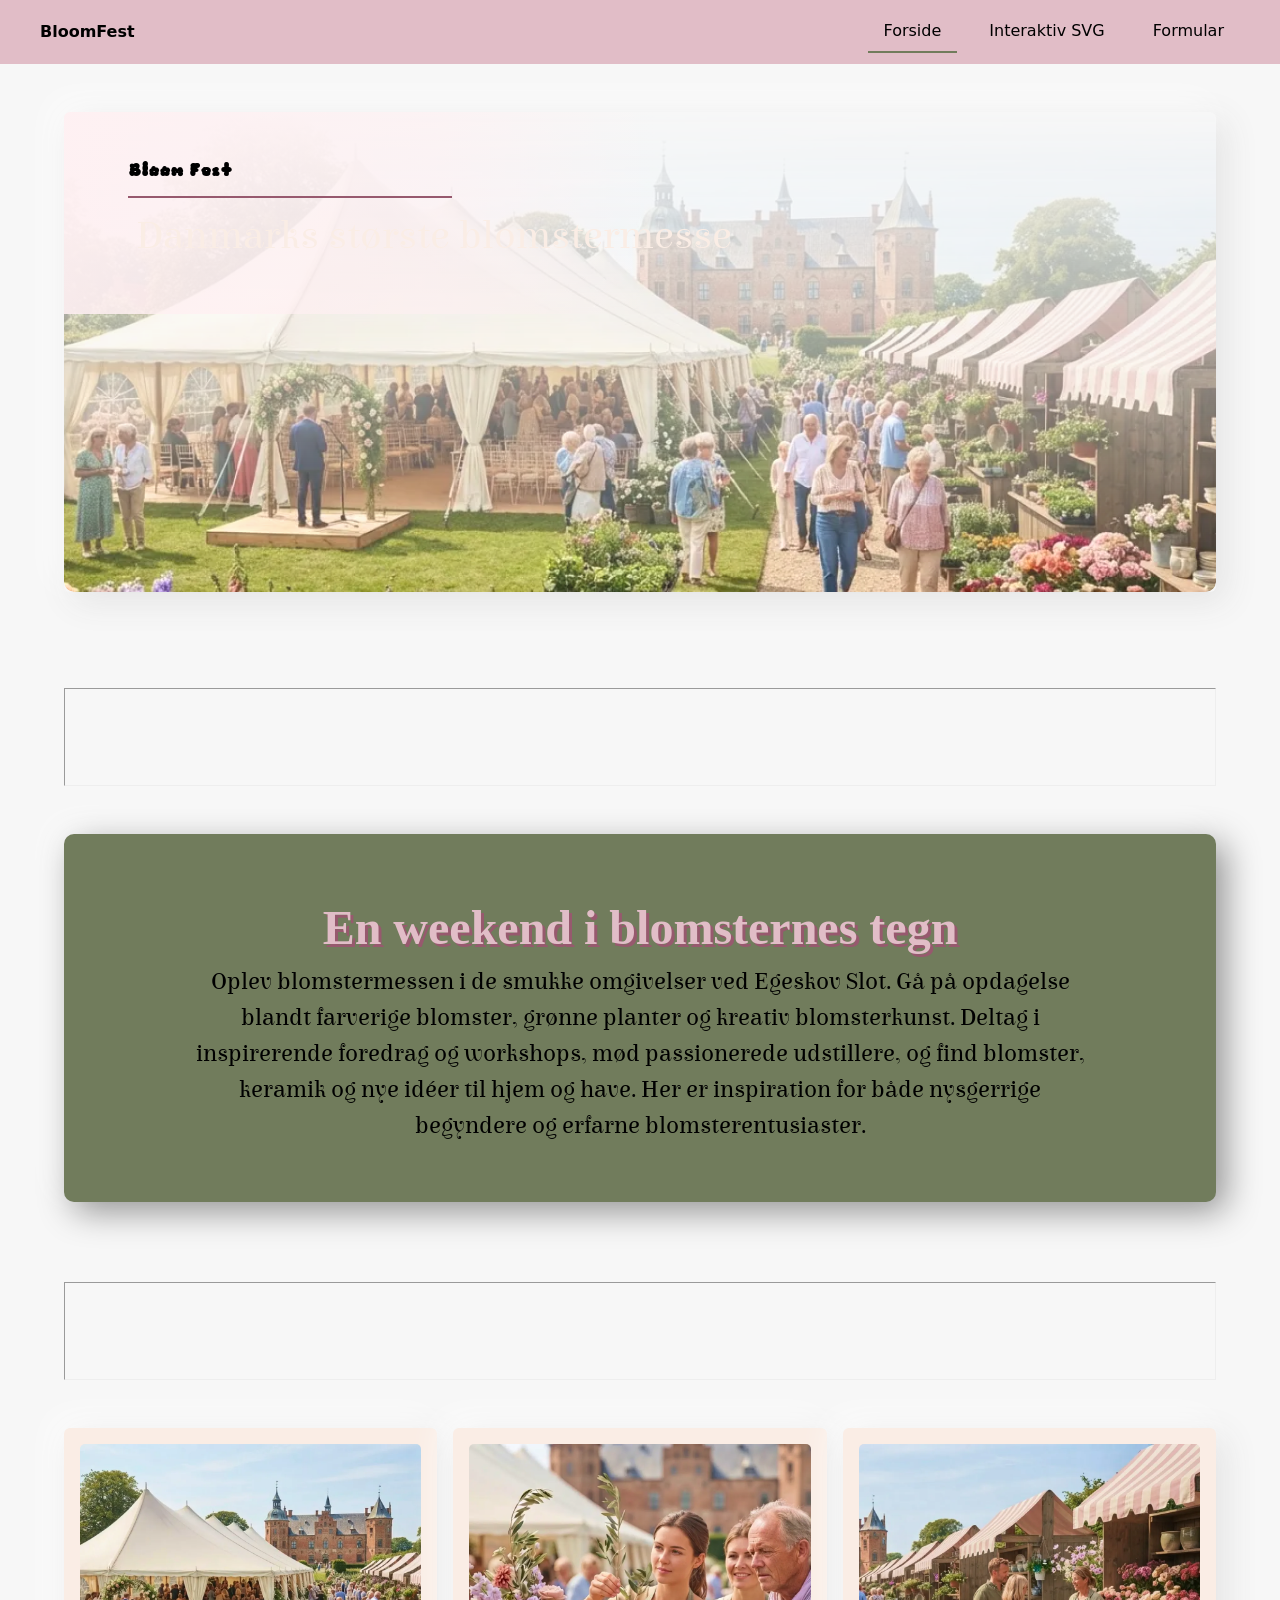
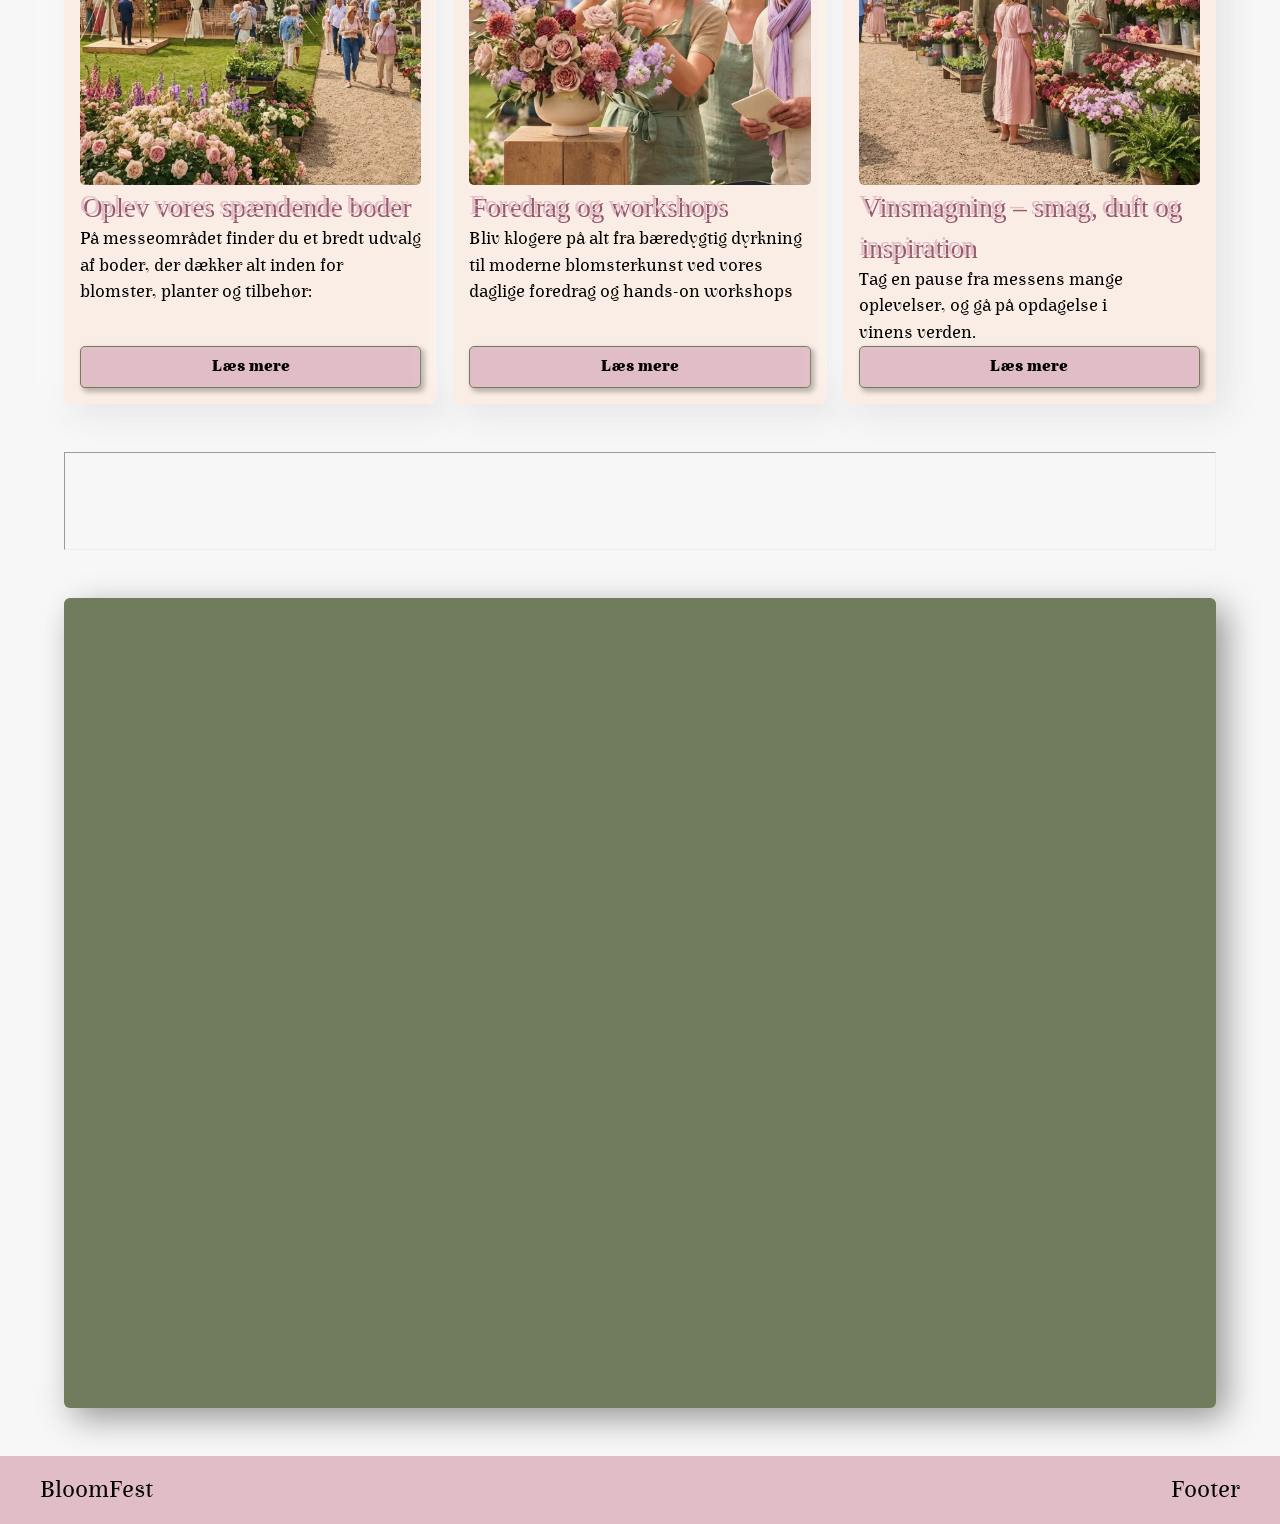
==== commit 50f5536e: "forside-test" ====
--- a/index.html
+++ b/index.html
@@ -4,18 +4,17 @@
 <head>
   <meta charset="UTF-8">
   <meta name="viewport" content="width=device-width, initial-scale=1.0">
-  <link rel="preconnect" href="https://fonts.googleapis.com">
-  <link rel="preconnect" href="https://fonts.gstatic.com" crossorigin>
-  <link href="https://fonts.googleapis.com/css2?family=Kavoon&display=swap" rel="stylesheet">
-  <title>BloomFest</title>
+  <title>Bloomfest | Forside</title>
   <link rel="stylesheet" href="./starter.css">
+  <link rel="stylesheet" href="layout.css">
   <link rel="stylesheet" href="./style.css">
+
 </head>
 
-<body>
+<body class="fade-in">
   <header class="site-header">
     <div class="header-content">
-      <a class="site-logo" href="./">Bloom Fest</a>
+      <a class="site-logo" href="./">BloomFest</a>
       <nav class="site-nav">
         <button popovertarget="menu">Menu</button>
         <ul class="menu" id="menu" popover>
@@ -28,137 +27,147 @@
   </header>
 
   <main>
-    <div class="hero">
-      <img class="intro-billede" src="./imgs/blomsterboder_3.webp" alt="blomsterboder">
-      <div class="forside-tekst">
-        <h1>Bloom Fest</h1>
-        <h2>2027</h2>
+    <section>
+      <div class="hero">
+        <img src="./imgs/slotshave_boder_3.webp" alt="Slotshave med boder til BloomFest">
+        <div class="hero-content">
+          <div id="herobanner">
+            <h1>Bloom Fest</h1>
+          </div>
+          <div class="line"></div>
+          <h2>Danmarks største blomstermesse</h2>
+        </div>
       </div>
-      <div class="forside-bundtekst">
-        <p>Danmarks største blomstermesse</p>
+    </section>
+    <hr class="divider">
+    <section>
+      <div class="grid_02">
+        <h3>En weekend i blomsternes tegn</h3>
+        <p>
+          Oplev blomstermessen i de smukke omgivelser ved Egeskov Slot. Gå på opdagelse blandt farverige blomster,
+          grønne
+          planter
+          og kreativ blomsterkunst. Deltag i inspirerende foredrag og workshops, mød passionerede udstillere, og find
+          blomster,
+          keramik og nye idéer til hjem og have. Her er inspiration for både nysgerrige begyndere og erfarne
+          blomsterentusiaster.</p>
       </div>
-    </div>
+    </section>
+    <hr class="divider">
+    <section>
+      <div class="grid_03">
 
-    <div class="introduktion">
-      <h2>En weekend i blomsternes tegn</h2>
-      <p>
-        Oplev blomstermessen i de smukke omgivelser ved Egeskov Slot. Gå på opdagelse blandt farverige blomster, grønne
-        planter
-        og kreativ blomsterkunst. Deltag i inspirerende foredrag og workshops, mød passionerede udstillere, og find
-        blomster,
-        keramik og nye idéer til hjem og have. Her er inspiration for både nysgerrige begyndere og erfarne
-        blomsterentusiaster.</p>
-    </div>
+        <div class="grid_03-1">
+          <img src="./imgs/slotshave_boder.webp" alt="Billede af blomstermessen">
+          <h3>Oplev vores spændende boder</h3>
+          <p>På messeområdet finder du et bredt udvalg af boder, der dækker alt inden for blomster, planter og tilbehør:
+          </p>
 
-    <div class="grid_1-1-1">
-      <article class="card">
-        <div class="card-content flow">
-          <img src="./imgs/slotshave_boder.webp" alt="slotshave boder">
-          <h3>Oplev vores spændende boder</h3>
-          <p>På messeområder finder du et bredt udvalg af boder, der dækker alt inden for blomster, planter og tilbehør.
-          </p>
-          <button class="btn" popovertarget="program-details1">
-            Læs mere
-          </button>
+          <button class="button" popovertarget="popup-boder">Læs mere</button>
+
+          <div id="popup-boder" class="min-popup" popover>
+            <img src="./imgs/slotshave_boder_3.webp" alt="Billede af blomstermessen">
+            <div class="popup_indhold">
+              <h3>Oplev vores spændende boder</h3>
+              <p>På messeområdet finder du et bredt udvalg af boder, der dækker alt inden for blomster, planter og
+                tilbehør:
+              </p>
+              <h4>Eksotiske planter og stueplanter</h4>
+              <p>Gå på opdagelse blandt sjældne botaniske skatte, hængeplanter og grønne favoritter til stuen,
+                præsenteret
+                af
+                specialiserede planteskoler.</p>
+              <h4>Bæredygtig brugskunst og keramik</h4>
+              <p>Håndlavede potter, vaser og skjulere i naturmaterialer og genbrugsglas, der fremhæver blomsternes
+                naturlige
+                skønhed.</p>
+              <h4>Værktøj og professionelt udstyr</h4>
+              <p>Knapper, sakse, bindetråd og alt det grej, du skal bruge for at skabe professionelle
+                blomsterdekorationer
+                derhjemme.</p>
+
+              <h4>Friske snitblomster direkte fra avlerne</h4>
+              <p>Køb friske, sæsonaktuelle markblomster og roser med hjem, og skab dine egne unikke buketter.
+              </p>
+            </div>
+          </div>
         </div>
 
-        <div class="program-details1 card-popover_forside" id="program-details1" popover>
-          <img src="" alt="">
-          <div>
-            <h4>Eksotiske planter og stueplanter</h4>
-            <p>Gå på opdagelse blandt sjældne botaniske skatte, hængeplanter og grønne favoritter til stuen, præsenteret
-              af
-              specialiserede planteskoler.</p>
-
-            <h4>Bæredygtig brugskunst og keramik</h4>
-            <p>Håndlavede potter, vaser og skjulere i naturmaterialer og genbrugsglas, der fremhæver blomsternes
-              naturlige
-              skønhed.</p>
-
-            <h4>Værktøj og profesionelt udstyr</h4>
-            <p>Knapper, sakse, bindetråd og alt det grej, du skal bruge for at skabe professionelle blomsterdekorationer
-              derhjemme.</p>
-
-            <h4>Friske snitblomster direkte fra avlerne</h4>
-            <p>Køb friske, sæsonaktuelle markblomster og roser med hjem, og skab dine egne unikke buketter.</p>
-            <button class="btn" popovertarget="program-details1">
-              Luk
-            </button>
-          </div>
-        </div>
-      </article>
-
-
-      <article class="card">
-        <div class="card-content flow">
-          <img src="./imgs/blomsterkunstkonkurrence_1.webp" alt="blomsterkunstkonkurrence">
+        <div class="grid_03-2">
+          <img src="./imgs/blomsterkunstkonkurrence_1.webp" alt="Billede af blomsterkunstkonkurrence">
           <h3>Foredrag og workshops</h3>
           <p>Bliv klogere på alt fra bæredygtig dyrkning til moderne blomsterkunst ved vores daglige foredrag og
             hands-on
             workshops</p>
-          <button class="btn" popovertarget="program-details2">
-            Læs mere
-          </button>
+
+          <button class="button" popovertarget="popup-foredrag">Læs mere</button>
+
+          <div id="popup-foredrag" class="min-popup" popover>
+            <img src="./imgs/blomsterkunstkonkurrence_3.webp" alt="Blomsterkonkurrence">
+            <div class="popup_indhold">
+              <h3 class="popover_text">Foredrag og workshops</h3>
+              <p>Bliv klogere på alt fra bæredygtig dyrkning til moderne blomsterkunst ved vores daglige foredrag og
+                hands-on
+                workshops:</p>
+              <h4>Foredrag: Fremtidens bæredygtige floristik</h4>
+              <h4>Kl. 11:00 – Store Scene</h4>
+              <p>Hør om, hvordan branchen arbejder med miljøvenlige alternativer, bionedbrydelige materialer og lokalt
+                dyrkede blomster uden brug af skadelige sprøjtemidler.</p>
+
+              <h4>Workshop: Bind din egen sæsonbuket</h4>
+              <h4>Kl. 13:00 – Kreativt Værksted</h4>
+
+              <p>Få gode råd til farvesammensætning, teknik og proportioner, og bind din egen smukke buket under kyndig
+                vejledning af en
+                erfaren florist (tilmelding på dagen).</p>
+
+              <h4>Foredrag: Indretning med grønne planter</h4>
+              <h4>Kl. 15:00 – Scenen i Hal 2</h4>
+              <p>Få eksperttips til, hvordan du skaber det perfekte indeklima og indretter dit hjem med planter, der
+                passer
+                til
+                lysforholdene i netop dit hjem.</p>
+            </div>
+          </div>
         </div>
 
-        <div class="program-details2 card-popover_forside" id="program-details2" popover="">
-          <img src="" alt="">
-          <div class="program-content flow">
-            <h4>Foredrag: Fremtidens bæredygtige floristik</h4>
-            <p>Kl. 11:00 - Store Scene</p>
-            <p>Hør om, hvordan branchen arbejder med miljøvenlige alternativer, bionedbrydelige materialer og lokalt
-              dyrkede
-              blomster
-              uden brug af skadelige sprøjtemidler.</p>
+        <div class="grid_03-3">
+          <img src="./imgs/blomsterboder_1.webp" alt="Billede af blomsterboder">
+          <h3>Vinsmagning – smag, duft og inspiration</h3>
+          <p>Tag en pause fra messens mange oplevelser, og gå på opdagelse i vinens verden.</p>
 
-            <h4> Workshop: Bind din egen sæsonbuket</h4>
-            <p>Kl. 13:00 - Kreativt Værksted</p>
-            <p>Få gode råd til farvesammensætning, teknik og proportioner, og bind din egen smukke buket under kyndig
-              vejledning af en
-              erfaren florist (tilmelding på dagen).</p>
+          <button class="button" popovertarget="popup-vin">Læs mere</button>
+          <div id="popup-vin" class="min-popup" popover>
+            <img src="./imgs/blomsterboder_3.webp" alt="Billede af blomsterboder">
+            <div class="popup_indhold">
+              <h3>Vinsmagning</h3>
+              <p>Tag en pause fra messens mange oplevelser, og gå på opdagelse i vinens verden. Til vinsmagningen kan du
+                udforske
+                forskellige vine og blive klogere på druernes karakter, vinens aromaer og samspillet mellem smag og
+                duft.
 
-            <h4>Foredrag: Indretning med grønne planter</h4>
-            <p>Kl. 15:00 - Scenen i Hal 2</p>
-            <p>Få eksperttips til, hvordan du skaber det perfekte indeklima og indretter dit hjem med planter, der
-              passer
-              til
-              lysforholdene i netop dit hjem.</p>
-            <button class="btn" popovertarget="program-details2">
-              Luk
-            </button>
+                Uanset om du er nysgerrig nybegynder eller allerede har en favoritdrue, er der inspiration at hente. Få
+                tips
+                til at
+                smage på vin, stil spørgsmål, og opdag nye favoritter i hyggelige omgivelser. En sanselig oplevelse med
+                plads til både
+                fordybelse og gode samtaler.</p>
+            </div>
           </div>
         </div>
-      </article>
+      </div>
+    </section>
+    <hr class="divider">
+    <section>
+      <div class="grid_04">
 
-
-      <article class="card">
-        <div class="card-content flow">
-          <img src="./imgs/blomsterboder_1.webp" alt="blomsterboder">
-          <h3>Undertitel</h3>
-          <p>Lorem ipsum dolor sit amet consectetur adipisicing elit.</p>
-          <button class="btn" popovertarget="program-details3">
-            Læs mere
-          </button>
-        </div>
-
-        <div class="program-details3 card-popover_forside" id="program-details3" popover="">
-          <img src="" alt="">
-          <div class="program-details3" id="program-details3" popover>
-            <h3></h3>
-            <p></p>
-            <button class="btn" popovertarget="program-details3">
-              Luk
-            </button>
-          </div>
-        </div>
-      </article>
-    </div>
-
+      </div>
+    </section>
   </main>
 
   <footer class="site-footer">
     <div class="footer-content">
-      <p>Eventnavn</p>
+      <p>BloomFest</p>
       <p>Footer</p>
     </div>
   </footer>
--- a/layout.css
+++ b/layout.css
@@ -0,0 +1,182 @@
+.hero {
+  display: grid;
+  grid-template-columns: 1fr;
+  grid-template-rows: 1fr;
+  width: 100%;
+  max-height: 500px;
+  overflow: hidden;
+  position: relative;
+  border-radius: 6px;
+  box-shadow:
+    9px 9px 34px #e3e3e3,
+    -9px -9px 34px #ffffff;
+}
+
+.hero img {
+  grid-column: 1 / -1;
+  grid-row: 1 / -1;
+  width: 100%;
+  height: 100%;
+  object-fit: cover;
+  border-radius: 10px;
+  filter: brightness(1.05) opacity(0.9);
+
+  mask-image: linear-gradient(
+    to top,
+    rgba(255, 255, 255, 1) 0%,
+    rgba(255, 255, 255, 0.7) 30%,
+    rgba(255, 255, 255, 0) 100%
+  );
+  -webkit-mask-image: linear-gradient(
+    to top,
+    rgba(255, 255, 255, 1) 0%,
+    rgba(255, 255, 255, 0.7) 30%,
+    rgba(255, 255, 255, 0) 100%
+  );
+}
+
+.hero-content {
+  grid-column: 1 / -1;
+  grid-row: 1 / -1;
+  z-index: 2;
+  display: flex;
+  flex-direction: column;
+  justify-content: center;
+  align-items: flex-start;
+  text-align: left;
+  padding: 3rem 4rem;
+
+  background: linear-gradient(
+    to right,
+    rgba(255, 240, 242, 0.9) 0%,
+    rgba(255, 240, 242, 0.6) 50%,
+    rgba(255, 255, 255, 0) 80%
+  );
+}
+
+.hero-content h1 {
+  margin: 0;
+}
+
+.hero-content h2 {
+  margin-top: 0.5rem;
+  font-weight: 500;
+}
+
+.line {
+  width: 100%;
+  height: 0.1rem;
+  background-color: #97596e;
+  margin-top: 0.6rem;
+
+  @media (width > 600px) {
+    width: 53%;
+  }
+}
+
+.grid_02 {
+  background-color: #717c5c;
+  height: 23rem;
+  display: flex;
+  flex-direction: column;
+  justify-content: center;
+  align-items: center;
+  padding-inline: 1rem;
+  margin-bottom: 2rem;
+  font-size: 1rem;
+  text-align: center;
+  border-radius: 10px;
+  box-shadow:
+    9px 9px 34px #0000006b,
+    -9px -9px 34px #ffffff;
+
+  h3 {
+    font-weight: bolder;
+  }
+
+  h3,
+  p {
+    max-width: 65ch;
+  }
+
+  @media (width > 600px) {
+    font-size: 1.3rem;
+  }
+}
+
+.grid_03 {
+  display: flex;
+  flex-direction: column;
+  gap: 1rem;
+
+  @media (width > 600px) {
+    display: grid;
+    grid-template-columns: repeat(3, 1fr);
+  }
+}
+
+/* Samlet regel for de tre kort */
+.grid_03-1,
+.grid_03-2,
+.grid_03-3 {
+  display: flex;
+  flex-direction: column;
+  height: 100%;
+  background: #faede5;
+  padding: 1rem;
+  border-radius: 6px;
+  box-shadow:
+    9px 9px 34px #e3e3e3,
+    -9px -9px 34px #ffffff;
+
+  h3 {
+    font-size: 1.7rem;
+  }
+  p {
+    font-size: 1.1rem;
+  }
+  button {
+    font-size: 1rem;
+  }
+  img {
+    border-radius: 5px;
+  }
+}
+
+/* Tvinger knapperne ned i bunden af kortene */
+.grid_03-1 .button,
+.grid_03-2 .button,
+.grid_03-3 .button {
+  margin-top: auto;
+}
+
+.button {
+  justify-self: start;
+  display: inline-block;
+  padding: 0.5rem 0.8rem;
+  margin-block: 0;
+  background: #97596e;
+  color: #faede5;
+  text-decoration: none;
+  font-family: "elsie-black";
+  font-weight: bolder;
+  border-radius: 5px;
+  border: 0;
+  width: 100%;
+  box-shadow: 3px 3px 5px 1px rgba(0, 0, 0, 0.255);
+  transition: 300ms ease-in-out;
+}
+
+.button:hover {
+  background-color: #e1bdc7;
+  color: #97596e;
+}
+
+.grid_04 {
+  background: #717c5c;
+  height: 90vh;
+  border-radius: 6px;
+  box-shadow:
+    9px 9px 34px #0000006b,
+    -9px -9px 34px #ffffff;
+}
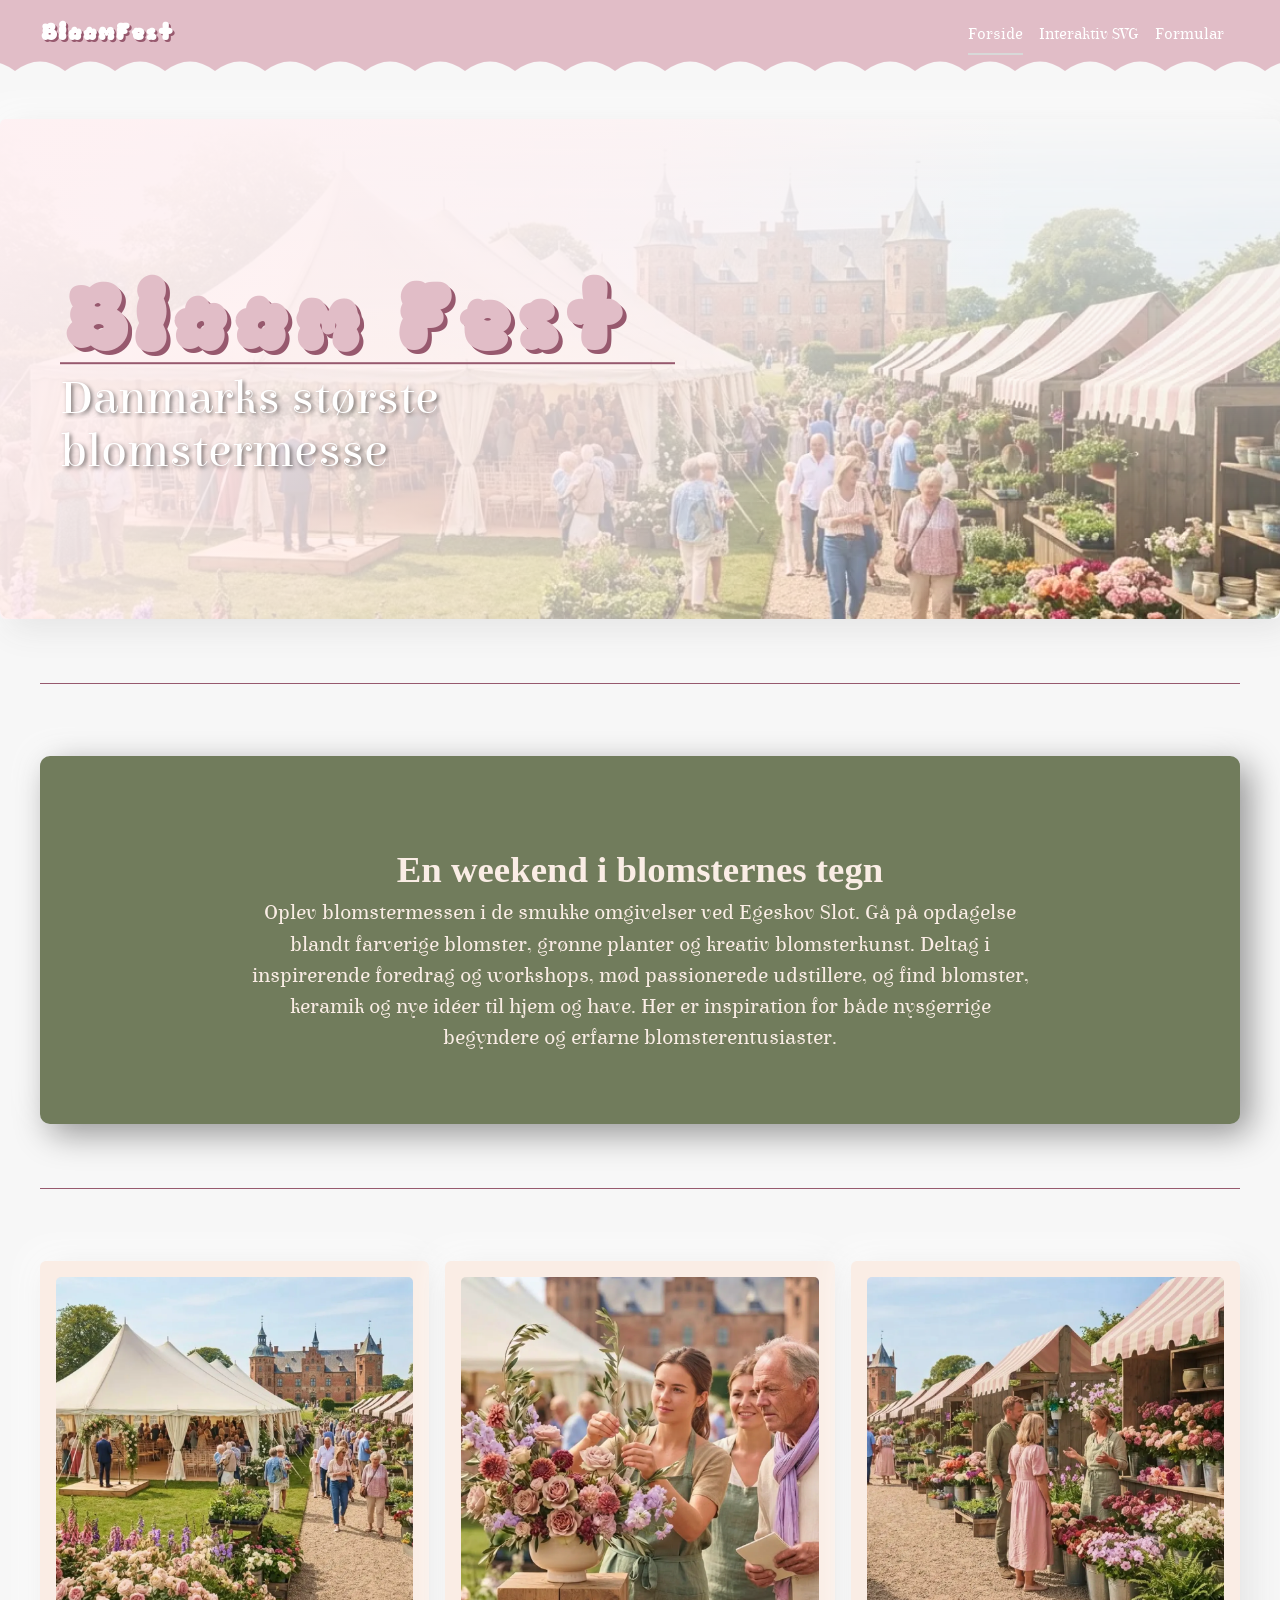
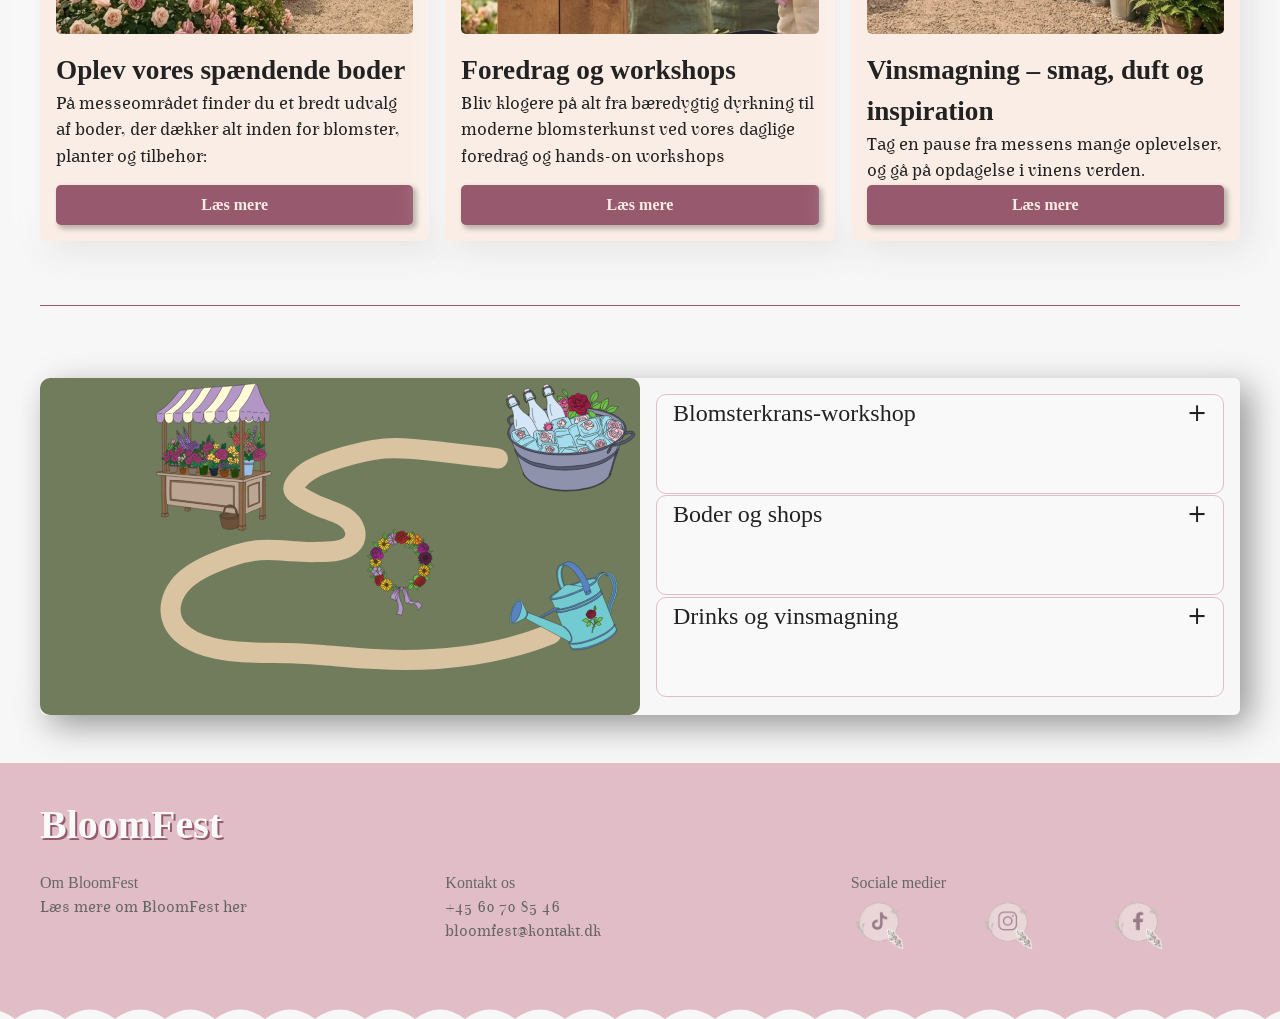
==== commit 7e215652: "svg_done" ====
--- a/index.html
+++ b/index.html
@@ -8,6 +8,11 @@
   <link rel="stylesheet" href="./starter.css">
   <link rel="stylesheet" href="layout.css">
   <link rel="stylesheet" href="./style.css">
+
+  <link rel="apple-touch-icon" sizes="180x180" href="./favicon_io/apple-touch-icon.png">
+  <link rel="icon" type="image/png" sizes="32x32" href="./favicon_io/favicon-32x32.png">
+  <link rel="icon" type="image/png" sizes="16x16" href="./favicon_io/favicon-16x16.png">
+  <link rel="manifest" href="./favicon_io/site.webmanifest">
 
 </head>
 
@@ -160,6 +165,46 @@
     <hr class="divider">
     <section>
       <div class="grid_04">
+        <div class="grid_04-1">
+          <div class="svg-placeholder">
+            <svg class="svg_kort" viewBox="0 0 1366 768">
+              <use href="./kort_svg.svg#bod"></use>
+              <use href="./kort_svg.svg#drinks"></use>
+              <use href="./kort_svg.svg#krans"></use>
+              <use href="./kort_svg.svg#linje"></use>
+              <use class="vandkande" href="./kort_svg.svg#vandkande"></use>
+            </svg>
+          </div>
+        </div>
+        <div class="grid_04-2">
+          <div class="accordion">
+            <details class="accordion-item" name="accordion" data-position="krans" id="details-krans">
+              <summary>Blomsterkrans-workshop</summary>
+              <div>
+                <p>Kom og slip kreativiteten fri! Vi stiller masser af friske blomster og materialer til rådighed, så du
+                  kan binde din helt
+                  egen smukke blomsterkrans til festivalen.</p>
+              </div>
+            </details>
+            <details class="accordion-item" name="accordion" data-position="bod" id="details-bod">
+              <summary>Boder og shops</summary>
+              <div>
+                <p>Gå på opdagelse i vores hyggelige markedsområde. Her finder du alt fra unikt lokalt kunsthåndværk og
+                  genbrugsguld til
+                  lækre godter og eksklusive Bloomfest-merchandise.</p>
+              </div>
+            </details>
+            <details class="accordion-item" name="accordion" data-position="drinks" id="details-drinks">
+              <summary>Drinks og vinsmagning</summary>
+              <div>
+                <p>Sluk tørsten i vores stemningsfulde loungeområde. Vi serverer forfriskende sommercocktails, kolde
+                  fadøl og byder på
+                  eksklusive smagsprøver fra sommerens vinkort.</p>
+              </div>
+            </details>
+          </div>
+        </div>
+
 
       </div>
     </section>
@@ -167,8 +212,30 @@
 
   <footer class="site-footer">
     <div class="footer-content">
-      <p>BloomFest</p>
-      <p>Footer</p>
+      <h4 class="grid_logo">BloomFest</h4>
+      <div class="grid_footer_1">
+        <p class="bold">Om BloomFest</p>
+        <p>Læs mere om BloomFest her</p>
+      </div>
+      <div class="grid_footer_2">
+        <p class="bold">Kontakt os</p>
+        <p>+45 60 70 85 46</p>
+        <p>bloomfest@kontakt.dk</p>
+      </div>
+      <div class="grid_footer_3">
+        <p class="bold">Sociale medier</p>
+        <div class="grid_imgs">
+          <div class="grid_3-1">
+            <img class="footer_imgs" src="./imgs/tiktok.png" alt="TikTok">
+          </div>
+          <div class="grid_3-2">
+            <img class="footer_imgs" src="./imgs/instagram.png" alt="Instagram">
+          </div>
+          <div class="grid_3-3">
+            <img class="footer_imgs" src="./imgs/facebook.png" alt="Facebook">
+          </div>
+        </div>
+      </div>
     </div>
   </footer>
   <script src="./script.js"></script>
--- a/layout.css
+++ b/layout.css
@@ -1,3 +1,6 @@
+/* ==========================================
+   1. HERO SEKTION
+   ========================================== */
 .hero {
   display: grid;
   grid-template-columns: 1fr;
@@ -74,6 +77,9 @@
   }
 }
 
+/* ==========================================
+   2. GRID 02 & GRID 03 (Sektioner og Kort)
+   ========================================== */
 .grid_02 {
   background-color: #717c5c;
   height: 23rem;
@@ -150,6 +156,9 @@
   margin-top: auto;
 }
 
+/* ==========================================
+   3. KNAPPER (Buttons)
+   ========================================== */
 .button {
   justify-self: start;
   display: inline-block;
@@ -172,6 +181,9 @@
   color: #97596e;
 }
 
+/* ==========================================
+   4. GRID 04
+   ========================================== */
 .grid_04 {
   background: #717c5c;
   height: 90vh;
@@ -179,4 +191,8 @@
   box-shadow:
     9px 9px 34px #0000006b,
     -9px -9px 34px #ffffff;
+  @media (width > 600px) {
+    display: grid;
+    grid-template-columns: 1fr 1fr;
+  }
 }
--- a/style.css
+++ b/style.css
@@ -1,143 +1,52 @@
-main {
-  max-width: 1200px;
-  margin: 0 auto;
-}
-
-/*Farver*/
-:root {
-  /* Neutrale & lyse nuancer */
-  --color-off-white: #f7f7f7; /* Meget lys neutral / Baggrund */
-  --color-warm-cream: #faede5; /* Varm fersken/creme */
-  --color-sage-light: #cbcbb1; /* Lys salvie / Støvet olivengrøn */
-
-  /* Grønne / Jordnære nuancer */
-  --color-sage-deep: #717c5c; /* Dyb salvie / Skovgrøn */
-
-  /* Bær & Rosa nuancer */
-  --color-lavender-soft: #e7dfee; /* Milled syren / Lys lilla */
-  --color-dusty-rose: #e1bdc7; /* Støvet rosa */
-  --color-berry-deep: #97596e; /* Dyb bær / Blommerød */
-}
-
-/* Variabler (ikke klar) */
+/* ==========================================
+   1. FONTS (@font-face)
+   ========================================== */
+@font-face {
+  font-family: "elsieblack";
+  src:
+    url("elsie-black-webfont.woff2") format("woff2"),
+    url("elsie-black-webfont.woff") format("woff");
+  font-weight: normal;
+  font-style: normal;
+}
+
+@font-face {
+  font-family: "elsieregular";
+  src:
+    url("elsie-regular-webfont.woff2") format("woff2"),
+    url("elsie-regular-webfont.woff") format("woff");
+  font-weight: normal;
+  font-style: normal;
+}
+
+@font-face {
+  font-family: "bloomregular";
+  src:
+    url("bloom-regular-webfont.woff2") format("woff2"),
+    url("bloom-regular-webfont.woff") format("woff");
+  font-weight: normal;
+  font-style: normal;
+}
+
+/* ==========================================
+   2. VARIABLER, HTML & BODY (Basis)
+   ========================================== */
 html {
   --color-page: #f7f7f7;
-  --color-surface: #e1bdc7;
-  --color-text1: #97596e;
-  --color-text2: #faede5;
-
-  --color-text: ;
-  --color-muted: ;
-  --color-border: #717c5c;
-  --color-brand: #e1bdc7;
+  --color-surface: #fff;
+  --color-text: #222;
+  --color-muted: #666;
+  --color-border: #d8d8d8;
   --space-05: 0.5rem;
   --space-1: 1rem;
   --space-2: 2rem;
   --space-3: 3rem;
 
-  --primary: #faede5;
-  --secondary: #717c5c;
-  --accent: #97596e;
-
-  --space-xxs: 0.25rem;
-  --space-xs: 0.5rem;
-  --space-sm: 1rem;
-  --space-md: 1.5rem;
-  --space-lg: 2rem;
-  --space-xl: 3rem;
-  --space-xxl: 6rem;
-
   background: var(--color-page);
   color: var(--color-text);
-}
-
-/*** Fonts ***/
-/* Link */
-Kavoon {
-  font-family: "Kavoon", serif;
-  font-weight: 400;
-  font-style: normal;
-}
-
-/*Downlaodede*/
-@font-face {
-  font-family: Bloom;
-  src: url(./fonts/bloom-regular-webfont.woff);
-  font-weight: 400;
-  font-style: normal;
-  font-display: swap;
-}
-
-@font-face {
-  font-family: Elsie;
-  src: url(./fonts/elsie-regular-webfont.woff);
-  font-weight: 400;
-  font-style: normal;
-  font-display: swap;
-}
-
-@font-face {
-  font-family: Elsie-black;
-  src: url(./fonts/elsie-black-webfont.woff);
-  font-weight: 400;
-  font-style: normal;
-  font-display: swap;
-}
-
-/* tekst layout*/
-h1 {
-  font-family: Bloom, sans-serif;
-  overflow-wrap: break-word;
-  hyphens: auto;
-}
-
-h2 {
-  font-family: Elsie, sans-serif;
-  font-size: 2.5rem;
-  color: #faede5;
-  padding: var(--space-xs);
-  overflow-wrap: break-word;
-  hyphens: auto;
-}
-
-h3 {
-  font-family: "Kavoon", serif;
-  font-weight: 400;
-  font-style: normal;
-  font-size: var(--space-xl);
-  color: #e1bdc7;
-  text-shadow: 3px 3px 0px #97596e;
-  overflow-wrap: break-word;
-  hyphens: auto;
-}
-
-h4 {
-  font-family: Elsie, sans-serif;
-  font-size: var(--space-lg);
-  overflow-wrap: break-word;
-  hyphens: auto;
-}
-
-p {
-  font-family: Elsie, sans-serif;
-  font-size: 1.5rem;
-  color:;
-  overflow-wrap: break-word;
-  hyphens: auto;
-}
-
-a {
-}
-
-/* Bokse */
-.introduktion {
-  background-color: #717c5c;
-  color: #faede5;
-  text-align: center;
-  padding: 3rem;
-}
-
-/* Globalt layout */
+  interpolate-size: allow-keywords;
+}
+
 body {
   margin: 0;
   min-height: 100svh;
@@ -146,11 +55,27 @@
   grid-template-columns: minmax(1rlh, 1fr) minmax(0, 75rem) minmax(1rlh, 1fr);
 }
 
+/* ==========================================
+   3. TYPOGRAFI & MAIN LAYOUT
+   ========================================== */
 h1,
 h2,
 h3,
+h4,
 p {
   margin: 0;
+}
+h1,
+h2,
+h3,
+h4 {
+  font-family: "elsie-black";
+  font-size: 1.5rem;
+  margin-top: 1rem;
+}
+
+p {
+  font-family: "elsieregular";
 }
 
 main {
@@ -165,117 +90,40 @@
   padding-block: var(--space-3);
 }
 
-.svg-page {
-  display: grid;
-  gap: var(--space-2);
-}
-
-.svg-intro {
-  display: grid;
-  gap: var(--space-1);
-  max-width: 60ch;
-}
-
-.svg-intro p {
-  color: var(--color-muted);
-}
-
-.svg-layout {
-  display: grid;
-  gap: var(--space-2);
-  align-items: start;
-  @media (width > 800px) {
-    grid-template-columns: 1fr min(40%, 36ch);
-  }
-}
-
-.form-page {
-  display: grid;
-  gap: var(--space-2);
-  @media (width > 600px) {
-    grid-template-columns: min(40%, 50ch) 1fr;
-  }
-}
-
-.form-intro {
-  display: grid;
-  gap: var(--space-1);
-  align-content: start;
-  max-width: 60ch;
-}
-
-.form-intro p {
-  color: var(--color-muted);
-}
-
-.opsamling-page {
-  display: grid;
-  gap: var(--space-2);
-  align-items: start;
-
-  @media (width > 800px) {
-    grid-template-columns: minmax(0, 44ch) minmax(20rem, 1fr);
-  }
-}
-
-.opsamling-intro {
-  display: grid;
-  gap: var(--space-1);
-  max-width: 60ch;
-}
-
-.opsamling-intro p {
-  color: var(--color-muted);
-}
-
-.error-page {
-  display: grid;
-  gap: var(--space-1);
-  max-width: 60ch;
-}
-
-.error-page p {
-  color: var(--color-muted);
-}
-
-/* Header og footer */
-.site-header,
-.site-footer {
+/* ==========================================
+   4. HEADER & NAVIGATION
+   ========================================== */
+.site-header {
   grid-column: 1 / -1;
   display: grid;
   grid-template-columns: inherit;
-  background: var(--color-surface);
-}
-
-.header-content,
-.footer-content {
+  background-color: #e1bdc7;
+  background-image: url("data:image/svg+xml,%3Csvg xmlns='http://www.w3.org/2000/svg' viewBox='0 0 40 20' preserveAspectRatio='none'%3E%3Cpath d='M0,20 Q20,1 40,20 Z' fill='%23f7f7f7'/%3E%3C/svg%3E");
+  background-repeat: repeat-x;
+  background-position: bottom;
+  background-size: 50px 20px;
+}
+
+.header-content {
   grid-column: 2;
-}
-
-.header-content {
   min-height: 4rem;
   display: flex;
   justify-content: space-between;
   align-items: center;
   gap: var(--space-1);
+  font-family: "elsieregular";
+  color: var(--color-surface);
 }
 
 .site-logo {
-  color: inherit;
+  color: var(--color-surface);
+  text-shadow: #97596e 2px 2px;
   font-weight: 700;
   text-decoration: none;
-}
-
-.footer-content {
-  padding-block: var(--space-1);
-  display: flex;
-  flex-wrap: wrap;
-  justify-content: space-between;
-  gap: var(--space-1);
-  color: var(--color-muted);
-}
-
-/* Navigation */
+  font-family: "bloomregular";
+  font-size: 2rem;
+}
+
 [popover] {
   margin: 0;
   padding: 0;
@@ -285,10 +133,12 @@
 
 .site-nav button {
   padding: 0.4rem 0.7rem;
-  border: 1px solid var(--color-border);
-  background: var(--color-surface);
+  font-family: "elsie-black";
+  font-size: 1.3rem;
+  border: none;
+  text-shadow: #97596e 2px 2px;
   @media (width > 600px) {
-    display: none;
+    display: none !important;
   }
 }
 
@@ -297,20 +147,33 @@
   padding: var(--space-1);
   list-style: none;
   background: var(--color-surface);
-  border: 1px solid var(--color-border);
+  border: 2px solid white;
+  color: var(--color-text);
   position-area: bottom span-right;
-  @media (width > 600px) {
-    display: flex;
+
+  @media (min-width: 600px) {
+    display: flex !important;
     gap: var(--space-1);
     padding: 0;
     border: none;
     background: none;
-    position: static;
-  }
-}
+    position: static !important;
+    inset: auto !important;
+    width: auto !important;
+    height: auto !important;
+    max-height: none !important;
+    max-width: none !important;
+    overflow: visible !important;
+    opacity: 1 !important;
+    scale: 1 !important;
+    transform: none !important;
+    color: var(--color-surface);
+  }
+}
+
 .menu a {
   display: block;
-  padding: 0.5rem 1rem;
+  padding: 0.4rem 0rem;
   color: inherit;
   text-decoration: none;
   border-bottom: 2px solid #0000;
@@ -320,66 +183,347 @@
   border-bottom-color: var(--color-border);
 }
 
-/* Popover og design */
-
-/* Forside */
-.card-content {
+/* ==========================================
+   5. HERO SEKTION
+   ========================================== */
+.hero {
+  display: grid;
+  grid-template-columns: inherit;
+  grid-column: 1 / 1;
+  grid-template-rows: 1fr;
+  width: 100%;
+  max-height: 500px;
+  overflow: hidden;
+  position: relative;
+  border-radius: 6px;
+  box-shadow:
+    9px 9px 34px #e3e3e3,
+    -9px -9px 34px #ffffff;
+}
+
+.hero img {
+  grid-column: 1 / -1;
+  grid-row: 1 / -1;
+  width: 100%;
+  height: 100%;
+  object-fit: cover;
+  border-radius: 10px;
+  filter: brightness(1.05) opacity(0.9);
+
+  mask-image: linear-gradient(
+    to top,
+    rgba(255, 255, 255, 1) 0%,
+    rgba(255, 255, 255, 0.7) 30%,
+    rgba(255, 255, 255, 0) 100%
+  );
+  -webkit-mask-image: linear-gradient(
+    to top,
+    rgba(255, 255, 255, 1) 0%,
+    rgba(255, 255, 255, 0.7) 30%,
+    rgba(255, 255, 255, 0) 100%
+  );
+}
+
+.hero-content {
+  grid-column: 1 / -1;
+  grid-row: 1 / -1;
+  z-index: 2;
+  display: flex;
+  flex-direction: column;
+  justify-content: center;
+  align-items: flex-start;
+  text-align: left;
+  padding: 3rem 4rem;
+  background: linear-gradient(
+    to right,
+    rgba(255, 240, 242, 0.9) 0%,
+    rgba(255, 240, 242, 0.6) 50%,
+    rgba(255, 255, 255, 0) 80%
+  );
+}
+
+.hero-content h1 {
+  font-family: "bloomregular";
+  font-size: 4rem;
+  color: #e1bdc7;
+  text-shadow: #97596e 1.5px 1.5px;
+  margin-bottom: -2rem;
+  @media (width > 600px) {
+    font-size: 8rem;
+    text-shadow: #97596e 3.5px 3.5px;
+    margin-bottom: -3rem;
+  }
+}
+
+.hero-content h2 {
+  font-family: "elsieregular";
+  color: #fff;
+  text-shadow: 2px 2px 4px rgba(0, 0, 0, 0.5);
+  max-width: 15ch;
+  font-size: 1.5rem;
+  margin-top: 0.5rem;
+  font-weight: 500;
+  @media (width > 600px) {
+    font-size: 3rem;
+  }
+}
+
+.line {
+  width: 100%;
+  height: 0.1rem;
+  background-color: #97596e;
+  margin-top: 0.6rem;
+  @media (width > 600px) {
+    width: 53%;
+  }
+}
+@media (width > 600px) {
+  #herobanner,
+  .hero-content {
+    background: transparent !important;
+    box-shadow: none !important;
+  }
+  .hero {
+    position: relative;
+    width: 100vw;
+    left: 50%;
+    right: 50%;
+    margin-left: -50vw;
+    margin-right: -50vw;
+    overflow: hidden;
+  }
+  .hero img {
+    width: 100%;
+    height: 500px;
+    object-fit: cover;
+    display: block;
+  }
+  .hero::after {
+    content: "";
+    position: absolute;
+    top: 0;
+    left: 0;
+    width: 100%;
+    height: 100%;
+    background: linear-gradient(
+      to right,
+      rgba(255, 240, 242, 0.9) 0%,
+      rgba(255, 240, 242, 0.6) 50%,
+      rgba(255, 255, 255, 0) 80%
+    );
+    pointer-events: none;
+    z-index: 1;
+  }
+  .hero-content {
+    position: absolute;
+    top: 50%;
+    left: 50%;
+    transform: translate(-50%, -50%);
+    width: 100%;
+    max-width: 1200px;
+    padding: 0 20px;
+    box-sizing: border-box;
+    z-index: 2;
+  }
+}
+
+/* ==========================================
+   6. GRID LAYOUTS & SEKTIONER
+   ========================================== */
+.grid_02 {
+  background-color: #717c5c;
+  height: 30rem;
+  display: flex;
+  flex-direction: column;
+  justify-content: center;
+  align-items: center;
+  padding-inline: 1rem;
+  margin-block: -5.5rem 0rem;
+  color: #faede5;
+  font-size: 1rem;
+  text-align: center;
+  border-radius: 10px;
+  box-shadow:
+    9px 9px 34px #0000006b,
+    -9px -9px 34px #ffffff;
+
+  h3 {
+    font-weight: bolder;
+    font-size: 2.3rem;
+  }
+
+  p {
+    font-size: 1.3rem;
+    max-width: 65ch;
+  }
+  @media (width > 600px) {
+    height: 23rem;
+  }
+}
+
+.grid_03 {
+  display: flex;
+  flex-direction: column;
+  margin-top: -5.5rem;
+  gap: 1rem;
+
+  @media (width > 600px) {
+    display: grid;
+    grid-template-columns: repeat(3, 1fr);
+  }
+}
+
+.grid_03-1,
+.grid_03-2,
+.grid_03-3 {
+  display: flex;
+  flex-direction: column;
+  height: 100%;
+  background: #faede5;
+  padding: 1rem;
+  border-radius: 6px;
+  box-shadow:
+    9px 9px 34px #e3e3e3,
+    -9px -9px 34px #ffffff;
+
+  h3 {
+    font-size: 1.7rem;
+  }
+  p {
+    font-size: 1.1rem;
+  }
+  button {
+    font-size: 1rem;
+  }
+  img {
+    border-radius: 5px;
+  }
+}
+
+.grid_03-1 .button,
+.grid_03-2 .button,
+.grid_03-3 .button {
+  margin-top: auto;
+}
+
+.grid_04 {
+  background: inherit;
+  height: max-content;
+  margin-top: -5.5rem;
+  border-radius: 6px;
+  box-shadow:
+    9px 9px 34px #0000006b,
+    -9px -9px 34px #ffffff;
+  overflow: hidden;
+}
+
+/* ==========================================
+   7. KNAPPER (Buttons)
+   ========================================== */
+.button {
+  justify-self: start;
+  display: inline-block;
+  padding: 0.5rem 0.8rem;
+  margin-block: 0;
+  background: #97596e;
+  color: #faede5;
+  text-decoration: none;
+  font-family: "elsie-black";
+  font-weight: bolder;
+  border-radius: 5px;
+  border: 0;
+  width: 100%;
+  box-shadow: 3px 3px 5px 1px rgba(0, 0, 0, 0.255);
+  transition: 0.3s ease-in-out;
+}
+
+.button:hover {
+  background-color: #e1bdc7;
+  color: #97596e;
+}
+
+/* ==========================================
+   8. POPOVERS & MODALS
+   ========================================== */
+.min-popup {
   background-color: #faede5;
-  padding: var(--space-lg);
-  margin-bottom: var(--space-lg);
-}
-
-.btn {
-  background-color: #e1bdc7;
-  font-family: "Kavoon", serif;
-  font-weight: 100;
-  font-size: var(--space-md);
-  color: #97596e;
+  padding: 1rem;
+  margin: auto;
+}
+
+[popover] {
+  padding: 1rem;
+  max-height: 80vh;
+  max-width: 75vw;
+  width: 100%;
+  opacity: 0;
+  scale: 0.7;
+  transition: 500ms ease;
+  transition-behavior: allow-discrete;
+}
+
+[popover]:popover-open {
+  display: grid;
+  justify-items: start;
+  opacity: 1;
+  scale: 1;
+  background: rgba(255, 255, 255, 0.66);
+  backdrop-filter: blur(40px) saturate(175%);
+  -webkit-backdrop-filter: blur(40px) saturate(175%);
+  border: 1px solid rgba(255, 255, 255, 0.57);
+  border-radius: 16px;
+  box-shadow: 0 8px 32px rgba(0, 0, 0, 0.25);
+
+  p {
+    max-width: 65ch;
+    color: var(--color-text);
+  }
+}
+
+::backdrop {
+  background: #0001;
+}
+
+@starting-style {
+  [popover]:popover-open {
+    opacity: 0;
+    scale: 0.7;
+  }
+}
+
+[popover]::backdrop {
+  background: rgb(0 0 0 / 0);
+  transition: 300ms ease;
+  transition-behavior: allow-discrete;
+}
+
+[popover]:popover-open::backdrop {
+  background: rgb(0 0 0 / 0.15);
+}
+
+@starting-style {
+  [popover]:popover-open::backdrop {
+    background: rgb(0 0 0 / 0);
+  }
+}
+
+.popup_indhold {
+  margin-inline: auto;
+  text-align: left;
+}
+
+hr.divider {
   border: none;
-  font-style: normal;
-  padding: var(--space-xs);
-  margin-top: var(--space-md);
-}
-
-.card-popover_forside {
-  box-sizing: border-box;
-  width: 90vw;
-  max-width: 90ch;
-  max-height: 90vh;
-  overflow: auto;
-  padding: 1rem;
-  border: 3px solid #e1bdc7;
-  border-radius: 2rem;
-  background: #faede5;
-  color: #97596e;
-}
-.card-popover:popover-open {
-  display: grid;
-  gap: 0.75rem;
-  margin: auto;
-  justify-items: start;
-}
-
-::backdrop {
-  background: rgba(113, 149, 102, 0.286);
-}
-
-/* Grid */
-
-.grid_1-1-1 {
-  @media (width > 1070px) {
-    display: grid;
-    grid-template-columns: 1fr 1fr 1fr;
-    align-items: stretch;
-    gap: 2rem;
-  }
-}
-
-/* Flader */
+  border-top: 1px solid #97596e;
+  width: 100%;
+  margin-block: 1rem;
+}
+
+/* ==========================================
+   9. PLACEHOLDERS & PANELS
+   ========================================== */
 .panel,
-.svg-placeholder,
-.form-placeholder,
-.opsamling-placeholder {
+.form-placeholder {
   background: var(--color-surface);
   border: 1px solid var(--color-border);
 }
@@ -388,12 +532,18 @@
   padding: var(--space-1);
   display: grid;
   gap: var(--space-1);
-}
-
-.svg-placeholder,
+  border-radius: 10px;
+}
+
 .opsamling-placeholder {
   min-height: -webkit-fill-available;
   min-height: stretch;
+}
+
+.svg-intro {
+  display: grid;
+  gap: var(--space-1);
+  max-width: 60ch;
 }
 
 .form-placeholder {
@@ -402,104 +552,187 @@
   padding: var(--space-1);
 }
 
-/* Details */
+/* ==========================================
+   10. INTERAKTIV SVG & LAYOUT
+   ========================================== */
+.svg-layout {
+  display: grid;
+  grid-template-columns: 1fr;
+  gap: 1rem;
+
+  @media (width > 600px) {
+    grid-template-columns: 1fr 1fr;
+  }
+}
+
+.svg-placeholder {
+  min-height: -webkit-fill-available;
+  min-height: stretch;
+  background: #717c5c;
+  border-radius: 10px;
+}
+
+.vandkande {
+  transition: transform 0.8s ease;
+}
+
+.svg-placeholder[data-position="krans"] .vandkande {
+  transform: translate(-384px, -16px);
+}
+
+.svg-placeholder[data-position="bod"] .vandkande {
+  transform: translate(-670px, -335px);
+}
+
+.svg-placeholder[data-position="drinks"] .vandkande {
+  transform: translate(-146px, -395px);
+}
+
+/* ==========================================
+   11. ACCORDIONS & DETAILS
+   ========================================== */
 .accordion {
   display: grid;
-  gap: var(--space-05);
+  gap: 0.1rem;
+  font-family: "elsie-black";
+  font-size: 1.5rem;
+  margin-inline: 1rem;
+  margin-block: 1rem;
+  height: 90%;
+  p {
+    font-size: 1rem;
+  }
 }
 
 .accordion-item {
-  border: 1px solid var(--color-border);
   background: var(--color-surface);
+  padding-inline: 1rem;
+  border-radius: 10px;
+  background-color: #f9f9f9;
+  transition: background-color 0.4s ease;
+  border: 1px solid #e1bdc7;
 }
 
 .accordion-item p {
   padding: 0 var(--space-1) var(--space-1);
-  color: var(--color-muted);
-}
-
-/* Knap/link */
-.button {
-  justify-self: start;
-  display: inline-block;
-  padding: 0.5rem 0.8rem;
-  border: 1px solid var(--color-border);
-  background: var(--color-surface);
-  color: inherit;
-  text-decoration: none;
-}
-
-/* Forside billede med tekst  */
-.hero {
-  grid-column: 1 / 4;
-  display: grid;
-  align-items: start;
-  justify-items: left;
-  position: relative;
-  overflow: hidden;
-  margin-block-end: var(--space-3);
-  min-height: 480px;
-}
-
-.hero .intro-billede {
-  grid-area: 1 / 1;
-  width: 100%;
-  height: 100%;
-  object-fit: cover;
-  display: block;
-}
-
-.forside-tekst {
-  grid-area: 1 / 1;
-  background-color: rgba(250, 237, 229, 0.6);
-  backdrop-filter: blur(4px);
-  padding: clamp(1rem, 3vw, 2rem);
-  border-radius: 2rem;
-  border: 0;
-  box-shadow: 0 10px 25px rgba(0, 0, 0, 0.1);
-  margin-top: 6.5rem;
-  width: min(90%, 500px);
-  display: flex;
-  flex-direction: column;
-  align-items: center;
-}
-
-.forside-tekst h1:first-child {
-  font-size: clamp(2.5rem, 6vw, 4rem);
-  text-align: left;
-  color: #717c5c;
-  text-shadow: 3px 3px 0px #cbcbb1;
-  margin: 0;
-  line-height: 1;
-  z-index: 1;
-}
-
-.forside-tekst h2:last-child {
-  font-size: clamp(2.5rem, 6vw, 4.5rem);
-  text-align: right;
-  color: #97596e;
-  margin: 0;
-  margin-top: -8rem;
-  z-index: 2;
-  position: relative;
-}
-
-.forside-bundtekst {
-  grid-area: 1 / 1;
-  z-index: 2;
-  align-self: end;
-  margin-bottom: 7rem;
-  width: min(90%, 400px);
-  padding: 1rem 1.5rem;
-  background-color: rgba(196, 108, 137, 0.576);
-  color: #faede5;
-  border-radius: 1rem;
-  text-align: center;
-  backdrop-filter: blur(1px);
-}
-
-.forside-bundtekst p {
-  margin: 0;
-  font-size: clamp(1rem, 2vw, 1.2rem);
-  font-weight: 550;
-}
+  color: var(--color-text);
+}
+
+.accordion-item[open] {
+  background-color: #e1bdc7;
+  border: 1px solid #97596e;
+}
+
+summary::after {
+  content: "+";
+  font-family: "system-ui";
+  font-weight: 400;
+  font-size: 1.5rem;
+  float: right;
+}
+
+:open summary::after {
+  content: "-";
+}
+
+::details-content {
+  height: 0;
+  overflow: clip;
+  transition: 0.3s;
+  transition-behavior: allow-discrete;
+}
+
+:open::details-content {
+  height: auto;
+}
+summary::-webkit-details-marker {
+  display: none !important;
+}
+
+summary {
+  list-style: none;
+}
+
+/* ==========================================
+   12. FOOTER
+   ========================================== */
+.site-footer {
+  grid-column: 1 / -1;
+  display: grid;
+  grid-template-columns: inherit;
+  background-color: #e1bdc7;
+  background-image: url("data:image/svg+xml,%3Csvg xmlns='http://www.w3.org/2000/svg' viewBox='0 0 40 20' preserveAspectRatio='none'%3E%3Cpath d='M0,20 Q20,1 40,20 Z' fill='%23f7f7f7'/%3E%3C/svg%3E");
+  background-repeat: repeat-x;
+  background-position: bottom;
+  background-size: 50px 20px;
+}
+
+.footer-content {
+  grid-column: 2;
+  display: grid;
+  grid-template-columns: 1fr 1fr 1fr;
+  color: #222;
+  padding-block: var(--space-1);
+  padding-bottom: 4rem;
+  flex-wrap: wrap;
+  justify-content: space-between;
+  gap: var(--space-1);
+
+  h4 {
+    font-family: "bloom";
+    color: #f9f9f9;
+    text-shadow: #97596e 2px 2px;
+    font-size: 2.5rem;
+  }
+
+  .bold {
+    font-family: "elsie-black";
+  }
+
+  .grid_logo {
+    grid-column: span 3;
+  }
+
+  p {
+    font-size: 0.8rem;
+    color: var(--color-muted);
+  }
+
+  .footer_imgs {
+    width: 40px;
+  }
+
+  .grid_imgs {
+    display: grid;
+    grid-template-columns: 1fr 1fr 1fr;
+  }
+
+  @media (width > 600px) {
+    p {
+      font-size: 1rem;
+      color: var(--color-muted);
+    }
+    .footer_imgs {
+      width: 60px;
+    }
+  }
+}
+
+/* ==========================================
+   13. ANIMATIONER & UTILITIES
+   ========================================== */
+.fade-in {
+  opacity: 1;
+  animation-name: fadeInOpacity;
+  animation-iteration-count: 1;
+  animation-duration: 2.5s;
+}
+
+@keyframes fadeInOpacity {
+  0% {
+    opacity: 0;
+  }
+  100% {
+    opacity: 1;
+  }
+}
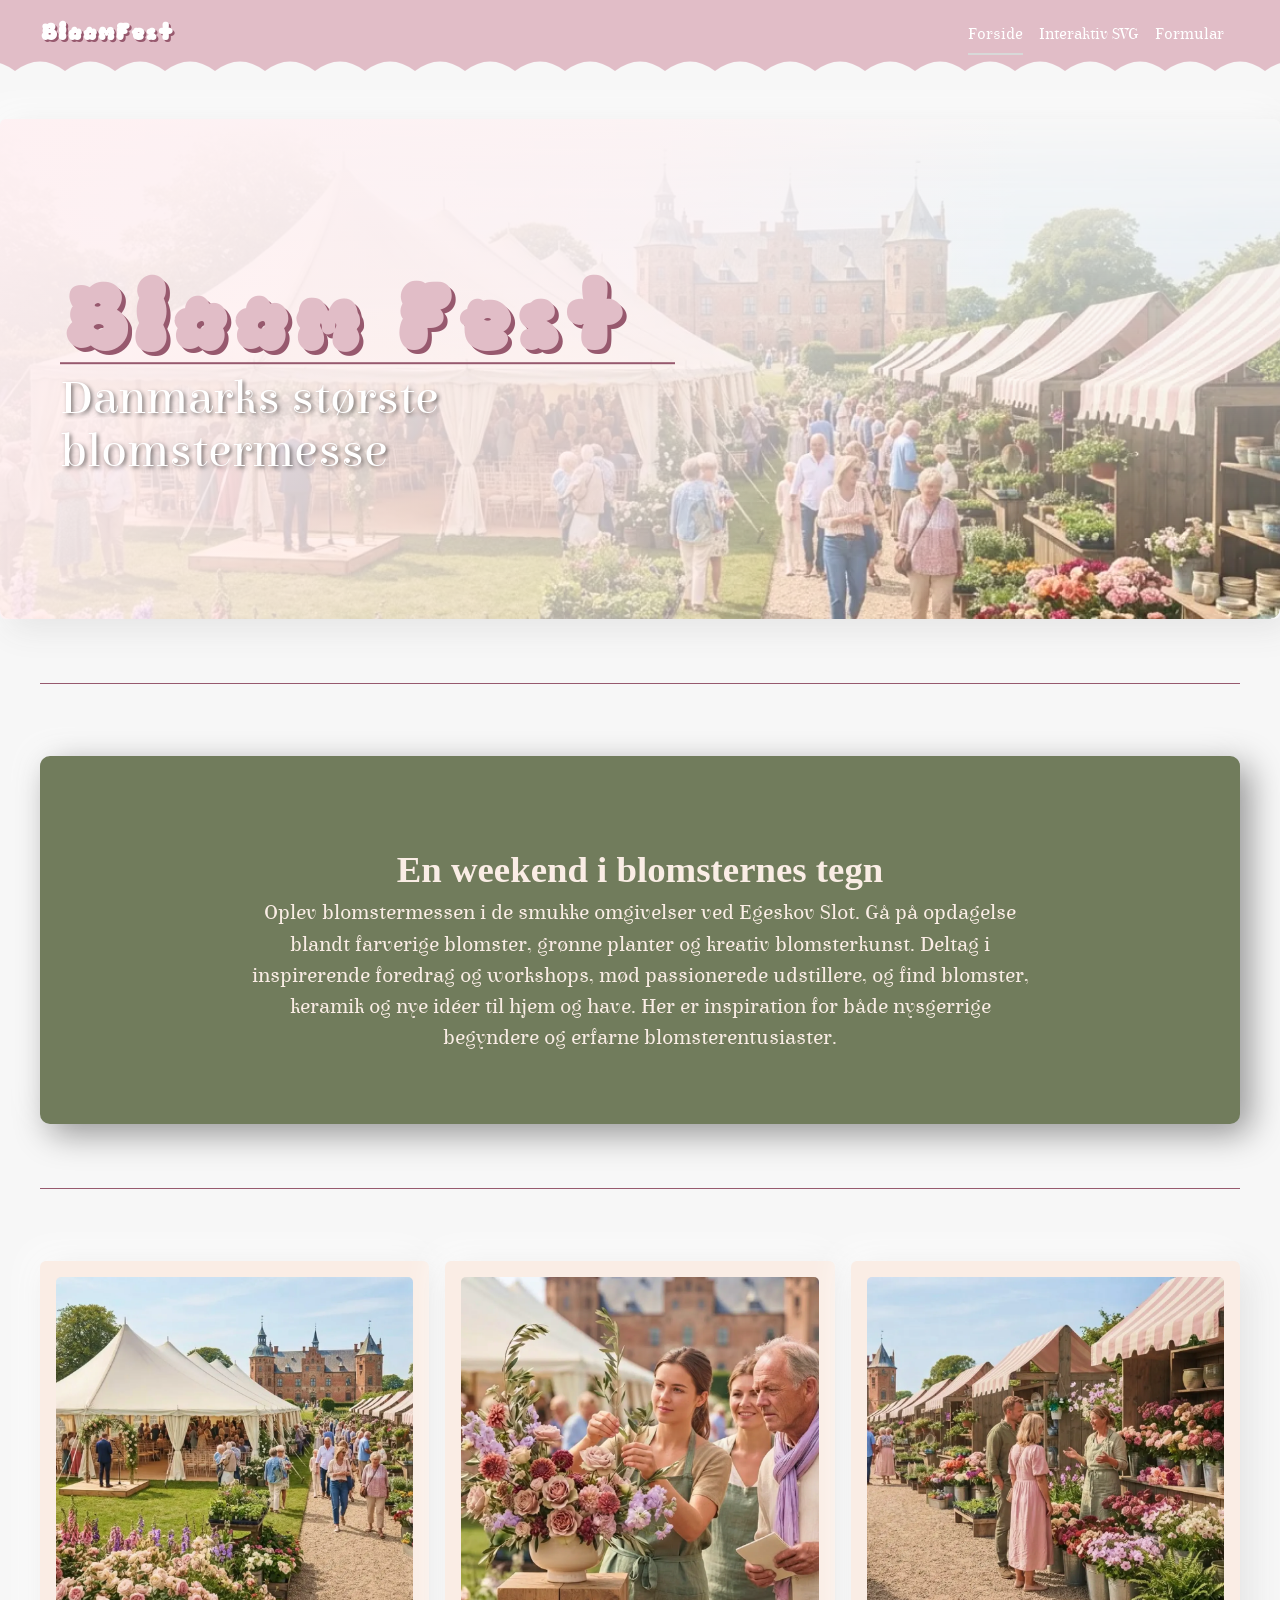
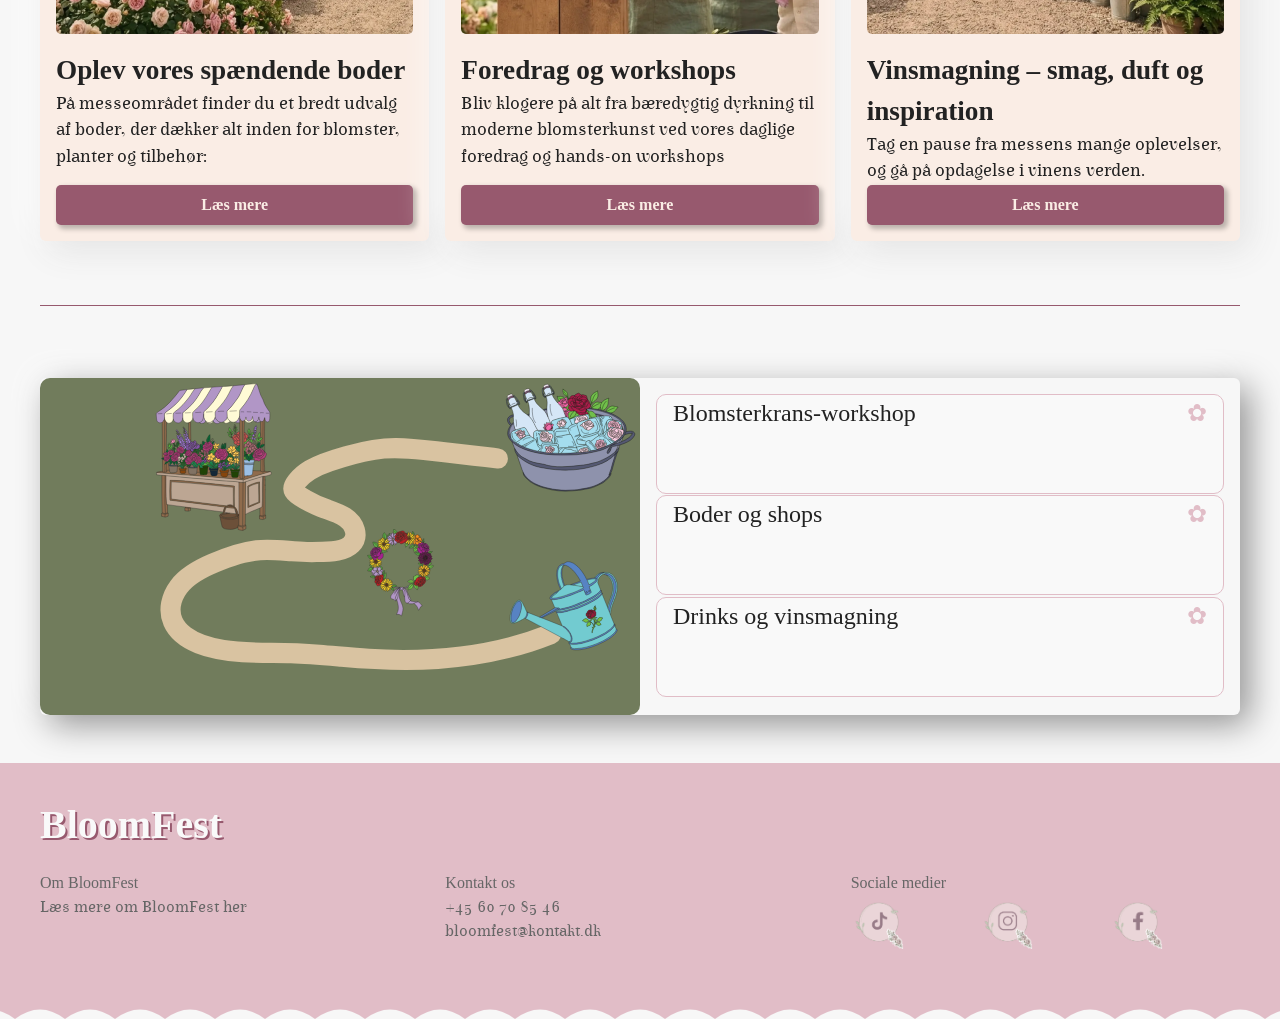
==== commit 7357b430: "test test" ====
--- a/index.html
+++ b/index.html
@@ -9,6 +9,9 @@
   <link rel="stylesheet" href="layout.css">
   <link rel="stylesheet" href="./style.css">
 
+  <link rel="preconnect" href="https://fonts.googleapis.com">
+  <link rel="preconnect" href="https://fonts.gstatic.com" crossorigin>
+  <link href="https://fonts.googleapis.com/css2?family=Kavoon&display=swap" rel="stylesheet">
   <link rel="apple-touch-icon" sizes="180x180" href="./favicon_io/apple-touch-icon.png">
   <link rel="icon" type="image/png" sizes="32x32" href="./favicon_io/favicon-32x32.png">
   <link rel="icon" type="image/png" sizes="16x16" href="./favicon_io/favicon-16x16.png">
--- a/style.css
+++ b/style.css
@@ -624,7 +624,8 @@
 }
 
 summary::after {
-  content: "+";
+  content: "✿";
+  color: #e1bdc7;
   font-family: "system-ui";
   font-weight: 400;
   font-size: 1.5rem;
@@ -632,7 +633,8 @@
 }
 
 :open summary::after {
-  content: "-";
+  content: "❀";
+  color: #717c5c;
 }
 
 ::details-content {
@@ -736,3 +738,91 @@
     opacity: 1;
   }
 }
+
+/* ==========================================
+   14. FORMULAR & OPSAMLING DESIGN
+   ========================================== */
+/*********** Formular ************/
+
+.h2-formular {
+  font-family: "Kavoon", serif;
+  font-weight: 400;
+  font-style: normal;
+  color: #cbcbb1;
+}
+
+form{
+  accent-color: ;
+}
+
+input {
+  border: 1px solid #97596e;
+  border-radius: 18px;
+  padding: 5px 10px;
+  box-shadow:;
+}
+
+button {
+  background:;
+  color:;
+  border:;
+  cursor: pointer;
+  
+}
+:focus-visible {
+  /* Focus states */
+}
+button:hover {
+  /* Hover states */
+}
+button:active {
+  /* Pressed states */
+}
+
+.error-message:;{
+  color:;
+}
+
+label:has(input[type="radio"], [type="checkbox"]){
+
+}
+
+.blomst-checkbox {
+  display: inline-flex;
+  align-items: center;
+  gap: 8px;
+  cursor: pointer;
+  user-select: none;
+  font-family: sans-serif;
+}
+
+/* Skjul standardboksen */
+.blomst-checkbox input {
+  position: absolute;
+  opacity: 0;
+  width: 0;
+  height: 0;
+}
+
+/* Blomstens udseende før klik (grå og neutral) */
+.blomst-ikon {
+  font-size: 24px;
+  color: #e1bdc7;
+  line-height: 1;
+  transition:
+    color 0.25s ease,
+    transform 0.25s ease;
+}
+
+/* Blomstens udseende når boksen er valgt (:checked) */
+.blomst-checkbox input:checked + .blomst-ikon {
+  color: #97596e; /* Lyserød/magenta farve */
+  transform: rotate(72deg) scale(1.15);
+}
+
+/* Fokus-ramme ved brug af tastatur (Tab) */
+.blomst-checkbox input:focus-visible + .blomst-ikon {
+  outline: 2px solid #005fcc;
+  outline-offset: 3px;
+  border-radius: 50%;
+}
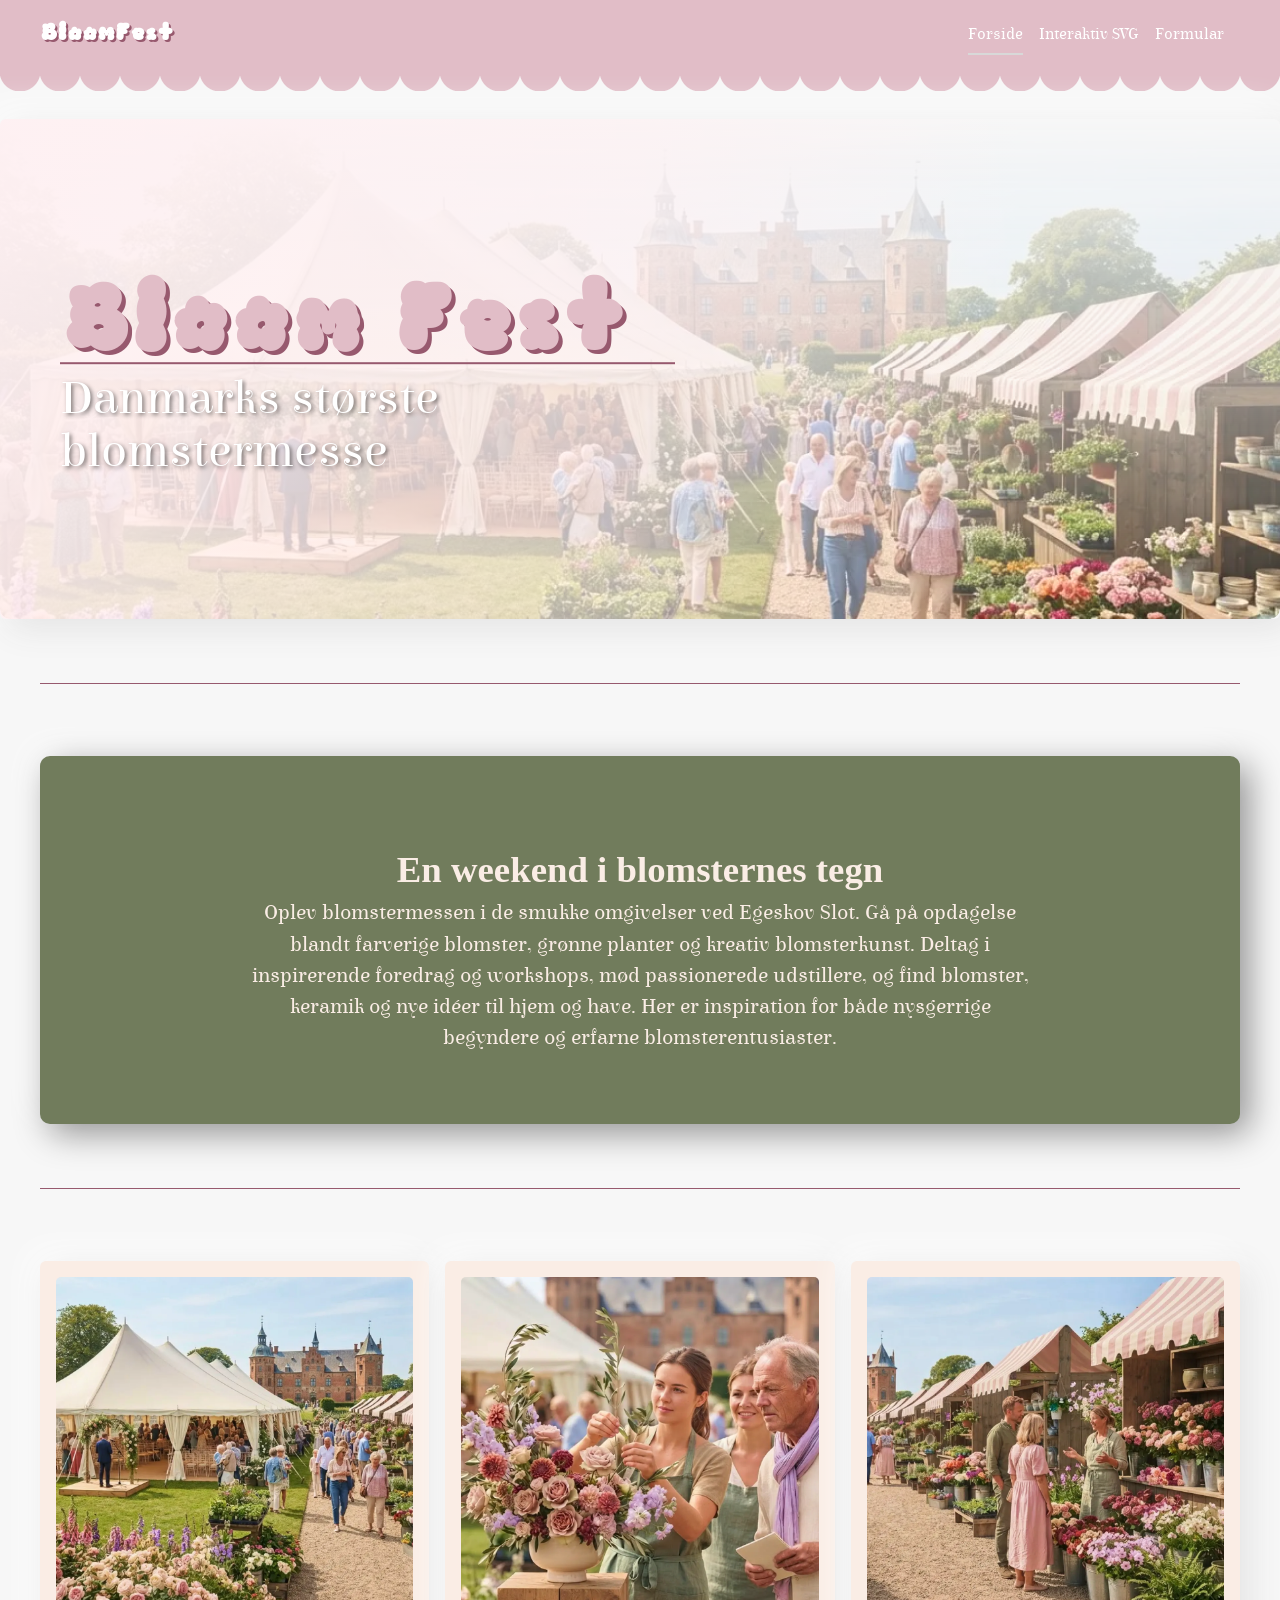
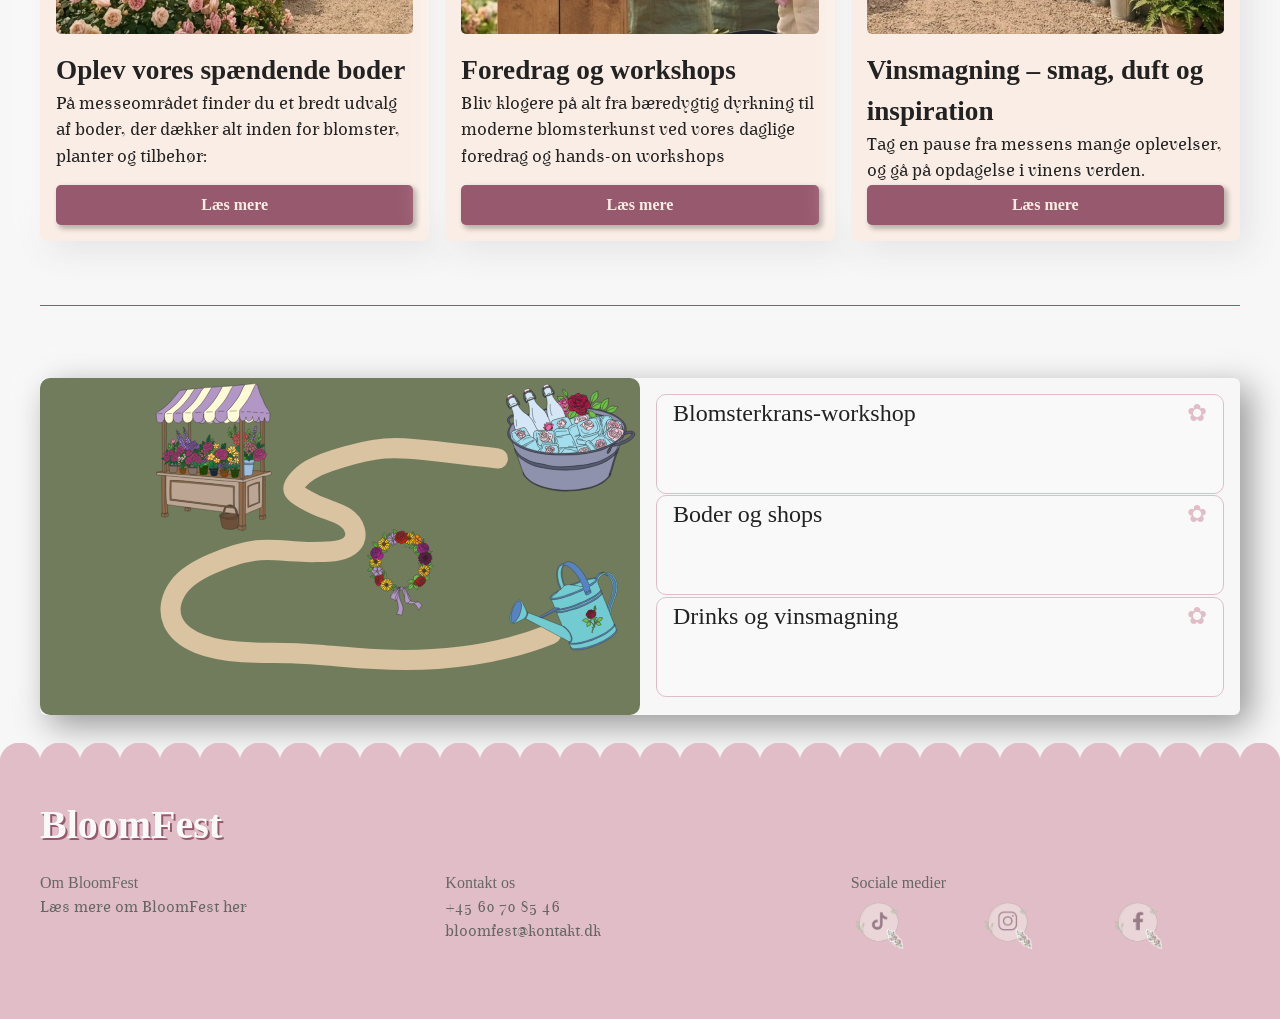
==== commit e53fca90: "Færdige version - finpudsning" ====
--- a/index.html
+++ b/index.html
@@ -48,7 +48,7 @@
       </div>
     </section>
     <hr class="divider">
-    <section>
+    <section class="info-boks">
       <div class="grid_02">
         <h3>En weekend i blomsternes tegn</h3>
         <p>
--- a/style.css
+++ b/style.css
@@ -1,3 +1,15 @@
+/* ==========================================
+   FARVER
+   ========================================== */
+farver {
+  color: #faede5;
+  color: #e7dfee;
+  color: #cbcbb1;
+  color: #e1bdc7;
+  color: #97596e;
+  color: #717c5c;
+}
+
 /* ==========================================
    1. FONTS (@font-face)
    ========================================== */
@@ -98,10 +110,19 @@
   display: grid;
   grid-template-columns: inherit;
   background-color: #e1bdc7;
-  background-image: url("data:image/svg+xml,%3Csvg xmlns='http://www.w3.org/2000/svg' viewBox='0 0 40 20' preserveAspectRatio='none'%3E%3Cpath d='M0,20 Q20,1 40,20 Z' fill='%23f7f7f7'/%3E%3C/svg%3E");
-  background-repeat: repeat-x;
-  background-position: bottom;
-  background-size: 50px 20px;
+  position: relative;
+}
+
+.site-header::after {
+  content: "";
+  position: absolute;
+  bottom: -20px;
+  left: 0;
+  width: 100%;
+  height: 40px;
+  background: radial-gradient(circle, #e1bdc7 20px, transparent 21px);
+  background-size: 40px 40px;
+  z-index: -1;
 }
 
 .header-content {
@@ -663,10 +684,18 @@
   display: grid;
   grid-template-columns: inherit;
   background-color: #e1bdc7;
-  background-image: url("data:image/svg+xml,%3Csvg xmlns='http://www.w3.org/2000/svg' viewBox='0 0 40 20' preserveAspectRatio='none'%3E%3Cpath d='M0,20 Q20,1 40,20 Z' fill='%23f7f7f7'/%3E%3C/svg%3E");
-  background-repeat: repeat-x;
-  background-position: bottom;
-  background-size: 50px 20px;
+  position: relative;
+}
+
+.site-footer::before {
+  content: "";
+  position: absolute;
+  top: -20px;
+  left: 0;
+  width: 100%;
+  height: 40px;
+  background: radial-gradient(circle, #e1bdc7 20px, transparent 21px);
+  background-size: 40px 40px;
 }
 
 .footer-content {
@@ -723,6 +752,22 @@
 /* ==========================================
    13. ANIMATIONER & UTILITIES
    ========================================== */
+@keyframes fadeInOpacity {
+  0% {
+    opacity: 0;
+  }
+  100% {
+    opacity: 1;
+  }
+}
+
+@keyframes info-boks {
+  from {
+    scale: 0.5;
+    opacity: 0;
+  }
+}
+
 .fade-in {
   opacity: 1;
   animation-name: fadeInOpacity;
@@ -730,13 +775,10 @@
   animation-duration: 2.5s;
 }
 
-@keyframes fadeInOpacity {
-  0% {
-    opacity: 0;
-  }
-  100% {
-    opacity: 1;
-  }
+.info-boks {
+  animation: info-boks 1s ease-out both;
+  animation-timeline: view();
+  animation-range: 0% 50%;
 }
 
 /* ==========================================
@@ -748,43 +790,99 @@
   font-family: "Kavoon", serif;
   font-weight: 400;
   font-style: normal;
+  font-size: xx-large;
   color: #cbcbb1;
-}
-
-form{
-  accent-color: ;
+  text-shadow: #717c5c 1.5px 1.5px;
+}
+
+span {
+  font-family: elsieregular;
+  font-weight: 500;
+}
+
+fieldset {
+  display: grid;
+  padding: 5px;
+  font-size: 1rem;
+  border-radius: 15px;
+  border: 1px solid #97596e;
+}
+legend {
+  color: #97596e;
+  font-size: 1.2rem;
+}
+
+.range_tekst {
+  display: grid;
+  grid-template-columns: 1fr 1fr 1fr;
+  text-align: center;
+  font-family: elsieregular;
+  font-size: 1rem;
+  padding-block: 2rem;
+  color: #97596e;
 }
 
 input {
   border: 1px solid #97596e;
   border-radius: 18px;
   padding: 5px 10px;
-  box-shadow:;
-}
-
+  box-shadow: 3px solid #e1bdc7;
+}
+
+.form-placeholder {
+  background-color: #faede5;
+}
+
+form {
+  accent-color: #717c5c;
+  padding: 5px;
+  border-radius: 15px;
+  @media (width > 800px) {
+    max-width: 50%;
+    float: right;
+  }
+}
+
+.form-group {
+  display: grid;
+  gap: 1px;
+  padding-bottom: 15px;
+  font-family: elsieblack;
+  font-size: 1.5rem;
+}
+/* slettes */
 button {
-  background:;
-  color:;
-  border:;
+  background: #cbcbb1;
+  color: #97596e;
+  border: none;
   cursor: pointer;
-  
-}
+  padding: 5px;
+  font-family: "Kavoon", serif;
+  font-weight: 400;
+  font-style: normal;
+}
+
 :focus-visible {
   /* Focus states */
+  outline: 3px solid #717c5c;
+  outline-offset: 1px;
 }
 button:hover {
   /* Hover states */
+  background: #717c5c;
 }
 button:active {
   /* Pressed states */
-}
-
-.error-message:;{
-  color:;
-}
-
-label:has(input[type="radio"], [type="checkbox"]){
-
+  background-color: #97596e;
+}
+
+.error-message {
+  color: #97596e;
+}
+
+label:has(input:is([type="radio"], [type="checkbox"])) {
+  display: flex;
+  align-items: center;
 }
 
 .blomst-checkbox {
@@ -804,7 +902,7 @@
   height: 0;
 }
 
-/* Blomstens udseende før klik (grå og neutral) */
+/* Blomstens udseende før klik */
 .blomst-ikon {
   font-size: 24px;
   color: #e1bdc7;
@@ -822,7 +920,151 @@
 
 /* Fokus-ramme ved brug af tastatur (Tab) */
 .blomst-checkbox input:focus-visible + .blomst-ikon {
-  outline: 2px solid #005fcc;
+  outline: 10px solid #717c5c;
   outline-offset: 3px;
   border-radius: 50%;
-}+}
+
+/************** Opsamling **************/
+/*** Styret af Javascript***/
+
+/* Farver på blomsterfrimærket */
+.blomster-frimaerke[data-color="rosa"] {
+  background-color: #e0a8b8;
+}
+
+.blomster-frimaerke[data-color="gul"] {
+  background-color: #faea8f;
+}
+
+.blomster-frimaerke[data-color="lilla"] {
+  background-color: #d8bfee;
+}
+
+.blomster-frimaerke[data-color="hvid"] {
+  background-color: #fefefe;
+}
+
+.blomster-frimaerke[data-color="rod"] {
+  background-color: #d04171;
+}
+
+.blomster-frimaerke[data-color="gron"] {
+  background-color: #a0b972;
+}
+
+.blomster-frimaerke[data-color="orange"] {
+  background-color: #e5a66a;
+}
+
+/*** Opsamlingsside design ***/
+/* Blomsterfrimærke */
+.blomster-frimaerke {
+  max-width: 700px;
+  margin: 40px auto;
+  padding: 40px;
+  border-radius: 15px;
+  text-align: center;
+}
+
+/* Blomsterbillede */
+.resultat-billede {
+  width: 250px;
+  height: auto;
+  margin: 20px auto;
+  display: block;
+}
+
+/* Blomstens navn*/
+.resultat-navn {
+  font-family: elsieregular;
+  font-size: 42px;
+  margin: 15px 0;
+}
+
+.bruger-navn {
+  font-size: 40px;
+}
+
+/* Blomstens beskrivelse */
+.resultat-beskrivelse {
+  max-width: 500px;
+  margin: 0 auto;
+  font-size: 18px;
+  line-height: 1.6;
+}
+
+/* Lille overskrift på frimærket */
+.resultat-intro {
+  font-size: 14px;
+  text-transform: uppercase;
+  letter-spacing: 3px;
+  margin-bottom: 20px;
+}
+
+/* Ydre baggrund på blomsterresultatet */
+.blomster-frimaerke {
+  max-width: 1000px;
+  margin: 40px auto;
+  padding: 45px;
+  text-align: center;
+}
+
+/* Frimærke farve */
+.frimaerke-indhold {
+  background-color: #faede5;
+  padding: 45px;
+  display: grid;
+  grid-template-columns: 1fr 1fr;
+  align-items: center;
+  gap: 30px;
+  position: relative;
+}
+
+.frimaerke-indhold::before {
+  content: "";
+  position: absolute;
+  top: -14px;
+  left: 0;
+  width: 100%;
+  height: 28px;
+  background: radial-gradient(circle, #faede5 14px, transparent 15px);
+  background-size: 28px 28px;
+  z-index: 10;
+}
+
+.frimaerke-indhold::after {
+  content: "";
+  position: absolute;
+  bottom: -14px;
+  left: 0;
+  width: calc(100% + 10px);
+  height: 28px;
+  background: radial-gradient(circle, #faede5 14px, transparent 15px);
+  background-size: 28px 28px;
+  z-index: 10;
+}
+
+.frimaerke-venstre {
+  position: absolute;
+  top: -14px;
+  left: -14px;
+  width: 28px;
+  height: calc(100% + 23px);
+  background: radial-gradient(circle, #faede5 14px, transparent 15px);
+  background-size: 28px 28px;
+  background-position: center top;
+  z-index: 1;
+}
+
+.frimaerke-hojre {
+  position: absolute;
+  top: -14px;
+  right: -14px;
+  width: 28px;
+  height: calc(100% + 23px);
+  background: radial-gradient(circle, #faede5 14px, transparent 15px);
+  background-size: 28px 28px;
+  background-position: center top;
+  z-index: 1;
+}
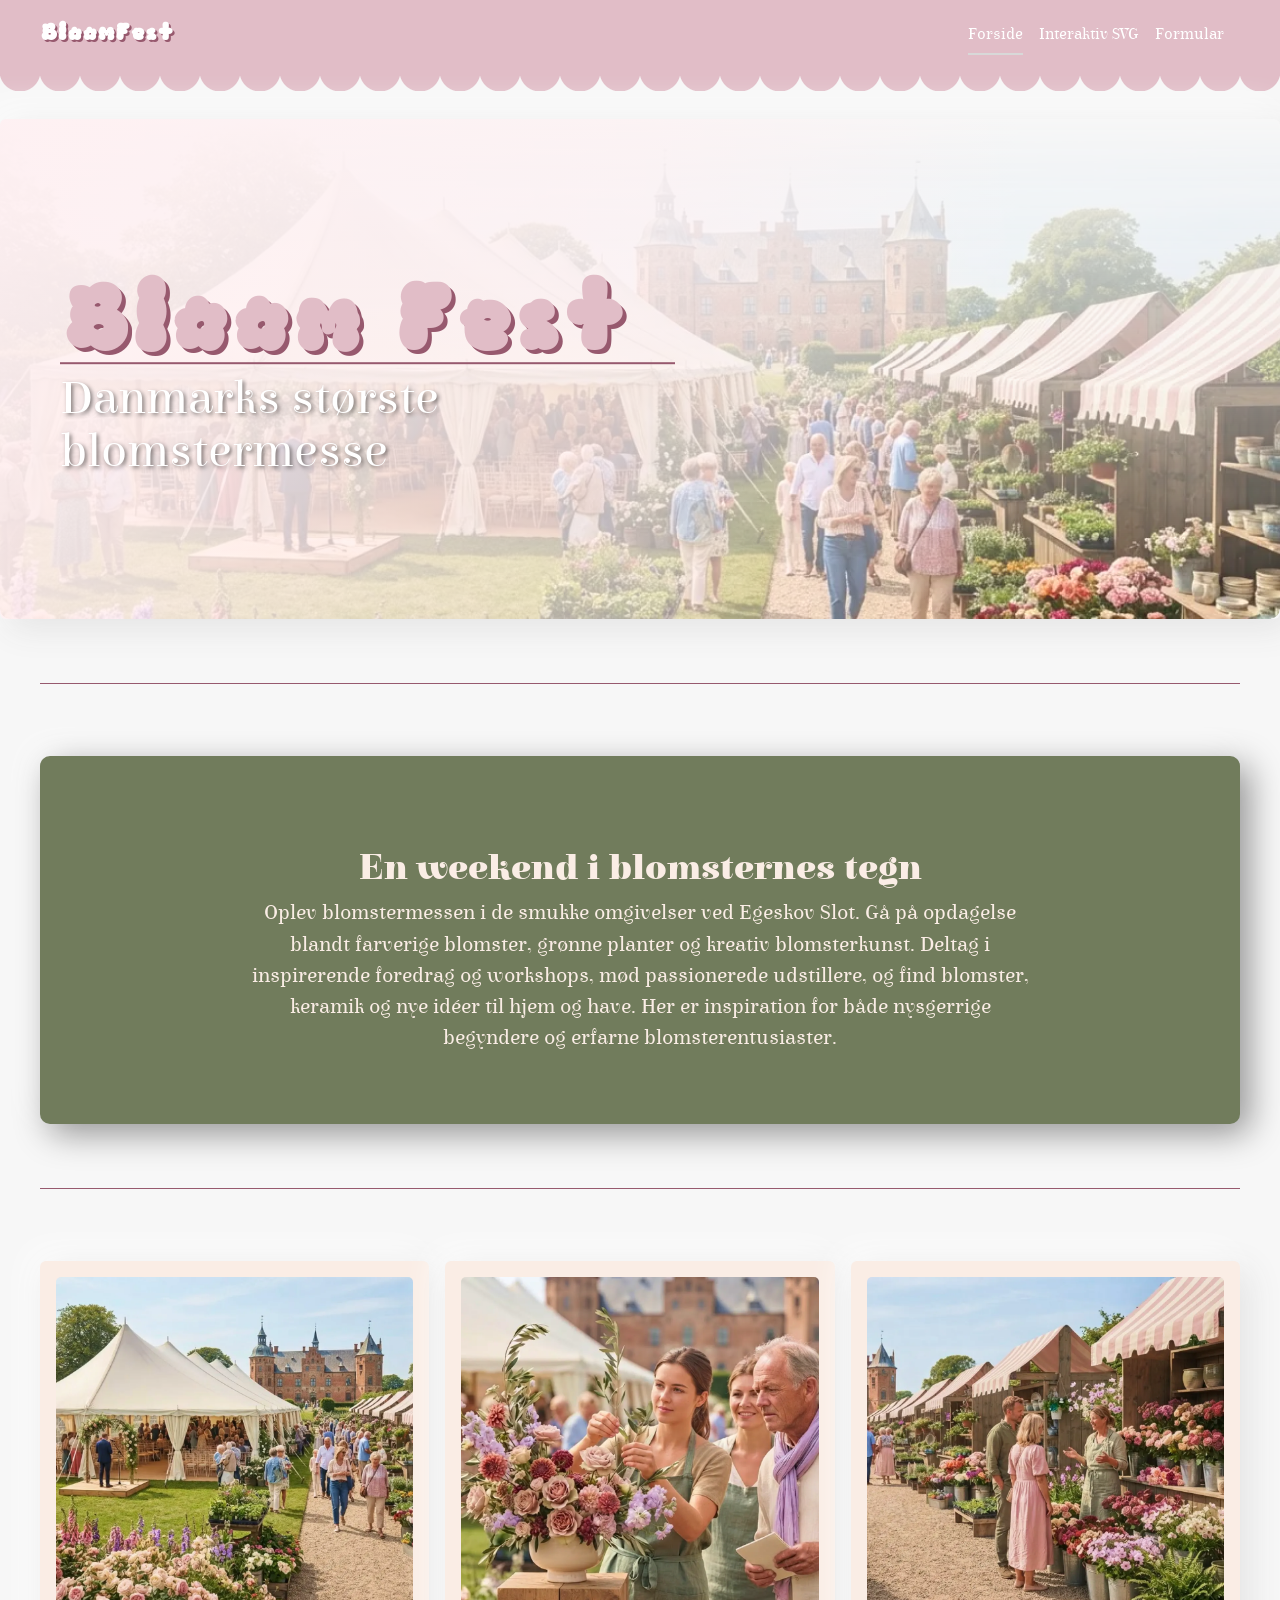
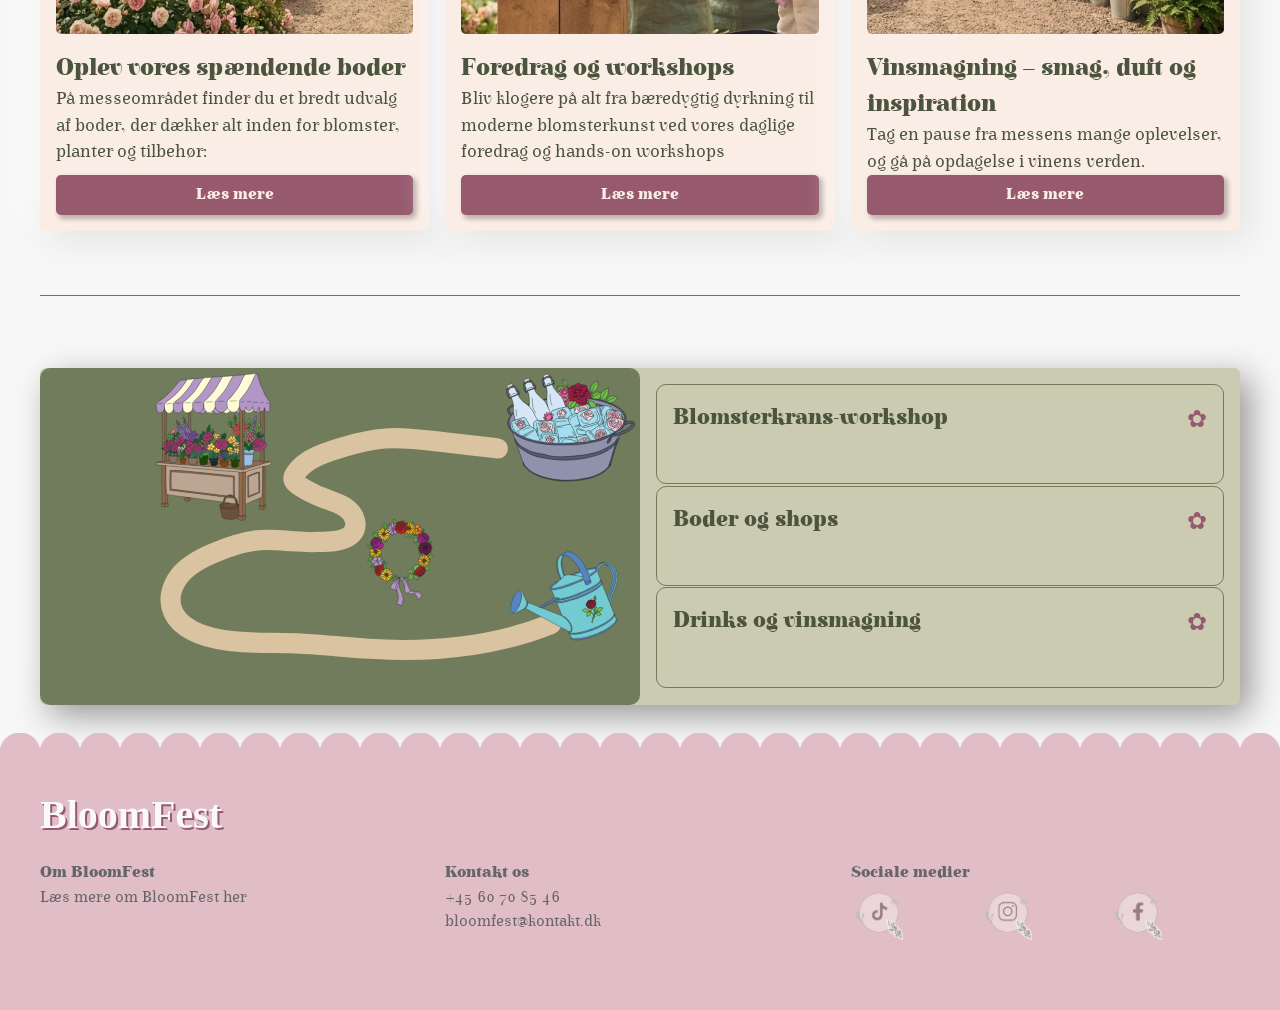
==== commit 59aa4d06: "Rikkes finpudsning" ====
--- a/index.html
+++ b/index.html
@@ -50,8 +50,8 @@
     <hr class="divider">
     <section class="info-boks">
       <div class="grid_02">
-        <h3>En weekend i blomsternes tegn</h3>
-        <p>
+        <h3 class="info-boks-layout">En weekend i blomsternes tegn</h3>
+        <p class="info-boks-layout">
           Oplev blomstermessen i de smukke omgivelser ved Egeskov Slot. Gå på opdagelse blandt farverige blomster,
           grønne
           planter
@@ -67,7 +67,7 @@
 
         <div class="grid_03-1">
           <img src="./imgs/slotshave_boder.webp" alt="Billede af blomstermessen">
-          <h3>Oplev vores spændende boder</h3>
+          <h4>Oplev vores spændende boder</h4>
           <p>På messeområdet finder du et bredt udvalg af boder, der dækker alt inden for blomster, planter og tilbehør:
           </p>
 
@@ -76,7 +76,7 @@
           <div id="popup-boder" class="min-popup" popover>
             <img src="./imgs/slotshave_boder_3.webp" alt="Billede af blomstermessen">
             <div class="popup_indhold">
-              <h3>Oplev vores spændende boder</h3>
+              <h4>Oplev vores spændende boder</h4>
               <p>På messeområdet finder du et bredt udvalg af boder, der dækker alt inden for blomster, planter og
                 tilbehør:
               </p>
@@ -103,7 +103,7 @@
 
         <div class="grid_03-2">
           <img src="./imgs/blomsterkunstkonkurrence_1.webp" alt="Billede af blomsterkunstkonkurrence">
-          <h3>Foredrag og workshops</h3>
+          <h4>Foredrag og workshops</h4>
           <p>Bliv klogere på alt fra bæredygtig dyrkning til moderne blomsterkunst ved vores daglige foredrag og
             hands-on
             workshops</p>
@@ -113,7 +113,7 @@
           <div id="popup-foredrag" class="min-popup" popover>
             <img src="./imgs/blomsterkunstkonkurrence_3.webp" alt="Blomsterkonkurrence">
             <div class="popup_indhold">
-              <h3 class="popover_text">Foredrag og workshops</h3>
+              <h4 class="popover_text">Foredrag og workshops</h4>
               <p>Bliv klogere på alt fra bæredygtig dyrkning til moderne blomsterkunst ved vores daglige foredrag og
                 hands-on
                 workshops:</p>
@@ -141,14 +141,14 @@
 
         <div class="grid_03-3">
           <img src="./imgs/blomsterboder_1.webp" alt="Billede af blomsterboder">
-          <h3>Vinsmagning – smag, duft og inspiration</h3>
+          <h4>Vinsmagning – smag, duft og inspiration</h4>
           <p>Tag en pause fra messens mange oplevelser, og gå på opdagelse i vinens verden.</p>
 
           <button class="button" popovertarget="popup-vin">Læs mere</button>
           <div id="popup-vin" class="min-popup" popover>
             <img src="./imgs/blomsterboder_3.webp" alt="Billede af blomsterboder">
             <div class="popup_indhold">
-              <h3>Vinsmagning</h3>
+              <h4>Vinsmagning</h4>
               <p>Tag en pause fra messens mange oplevelser, og gå på opdagelse i vinens verden. Til vinsmagningen kan du
                 udforske
                 forskellige vine og blive klogere på druernes karakter, vinens aromaer og samspillet mellem smag og
--- a/style.css
+++ b/style.css
@@ -3,7 +3,7 @@
    ========================================== */
 farver {
   color: #faede5;
-  color: #e7dfee;
+  color: #4c543e;
   color: #cbcbb1;
   color: #e1bdc7;
   color: #97596e;
@@ -49,6 +49,7 @@
   --color-text: #222;
   --color-muted: #666;
   --color-border: #d8d8d8;
+  --color-brand: #e1bdc7;
   --space-05: 0.5rem;
   --space-1: 1rem;
   --space-2: 2rem;
@@ -70,24 +71,56 @@
 /* ==========================================
    3. TYPOGRAFI & MAIN LAYOUT
    ========================================== */
-h1,
-h2,
 h3,
 h4,
 p {
   margin: 0;
 }
-h1,
-h2,
 h3,
 h4 {
-  font-family: "elsie-black";
+  font-family: "elsieblack";
   font-size: 1.5rem;
   margin-top: 1rem;
 }
 
+h1 {
+  font-family: "elsieblack";
+  font-size: 1.8rem;
+  margin-top: 1rem;
+  color: #4c543e;
+}
+
+h2 {
+  font-family: "elsieblack";
+  font-size: 1.5rem;
+  margin-top: 1rem;
+  color: #97596e;
+}
+
+h3 {
+  font-family: "elsieblack";
+  font-size: 1.5rem;
+  margin-top: 1rem;
+  color: #4c543e;
+}
+
+h4 {
+  font-family: "elsieblack";
+  font-size: 1.5rem;
+  margin-top: 1rem;
+  color: #4c543e;
+}
+
 p {
   font-family: "elsieregular";
+  color: #4c543e;
+}
+
+summary {
+  font-family: "elsieblack";
+  font-size: 1.4rem;
+  margin-top: 1rem;
+  color: #4c543e;
 }
 
 main {
@@ -100,6 +133,10 @@
 main > * {
   grid-column: 2;
   padding-block: var(--space-3);
+}
+
+.info-boks-layout {
+  color: #faede5;
 }
 
 /* ==========================================
@@ -154,10 +191,10 @@
 
 .site-nav button {
   padding: 0.4rem 0.7rem;
-  font-family: "elsie-black";
+  font-family: "elsieblack";
   font-size: 1.3rem;
   border: none;
-  text-shadow: #97596e 2px 2px;
+  text-shadow: #97596e 2px;
   @media (width > 600px) {
     display: none !important;
   }
@@ -428,7 +465,7 @@
 }
 
 .grid_04 {
-  background: inherit;
+  background: #cbcbb1;
   height: max-content;
   margin-top: -5.5rem;
   border-radius: 6px;
@@ -449,7 +486,7 @@
   background: #97596e;
   color: #faede5;
   text-decoration: none;
-  font-family: "elsie-black";
+  font-family: "elsieblack";
   font-weight: bolder;
   border-radius: 5px;
   border: 0;
@@ -497,13 +534,14 @@
 
   p {
     max-width: 65ch;
-    color: var(--color-text);
-  }
-}
-
+    color: #4c543e;
+  }
+}
+
+/* Ved ikke hvad denne bruges til
 ::backdrop {
-  background: #0001;
-}
+  background: #222;
+} */
 
 @starting-style {
   [popover]:popover-open {
@@ -545,8 +583,8 @@
    ========================================== */
 .panel,
 .form-placeholder {
-  background: var(--color-surface);
-  border: 1px solid var(--color-border);
+  background: #cbcbb1;
+  border: 1px solid #717c5c;
 }
 
 .panel {
@@ -615,7 +653,7 @@
 .accordion {
   display: grid;
   gap: 0.1rem;
-  font-family: "elsie-black";
+  font-family: "elsieblack";
   font-size: 1.5rem;
   margin-inline: 1rem;
   margin-block: 1rem;
@@ -626,27 +664,26 @@
 }
 
 .accordion-item {
-  background: var(--color-surface);
   padding-inline: 1rem;
   border-radius: 10px;
-  background-color: #f9f9f9;
+  background-color: #cbcbb1;
   transition: background-color 0.4s ease;
-  border: 1px solid #e1bdc7;
+  border: 1px solid #717c5c;
 }
 
 .accordion-item p {
   padding: 0 var(--space-1) var(--space-1);
-  color: var(--color-text);
+  color: #e1bdc7;
 }
 
 .accordion-item[open] {
-  background-color: #e1bdc7;
+  background-color: #717c5c;
   border: 1px solid #97596e;
 }
 
 summary::after {
   content: "✿";
-  color: #e1bdc7;
+  color: #97596e;
   font-family: "system-ui";
   font-weight: 400;
   font-size: 1.5rem;
@@ -655,7 +692,7 @@
 
 :open summary::after {
   content: "❀";
-  color: #717c5c;
+  color: #e1bdc7;
 }
 
 ::details-content {
@@ -717,7 +754,7 @@
   }
 
   .bold {
-    font-family: "elsie-black";
+    font-family: "elsieblack";
   }
 
   .grid_logo {
@@ -798,6 +835,7 @@
 span {
   font-family: elsieregular;
   font-weight: 500;
+  color: #4c543e;
 }
 
 fieldset {
@@ -849,6 +887,7 @@
   padding-bottom: 15px;
   font-family: elsieblack;
   font-size: 1.5rem;
+  color: #4c543e;
 }
 /* slettes */
 button {
